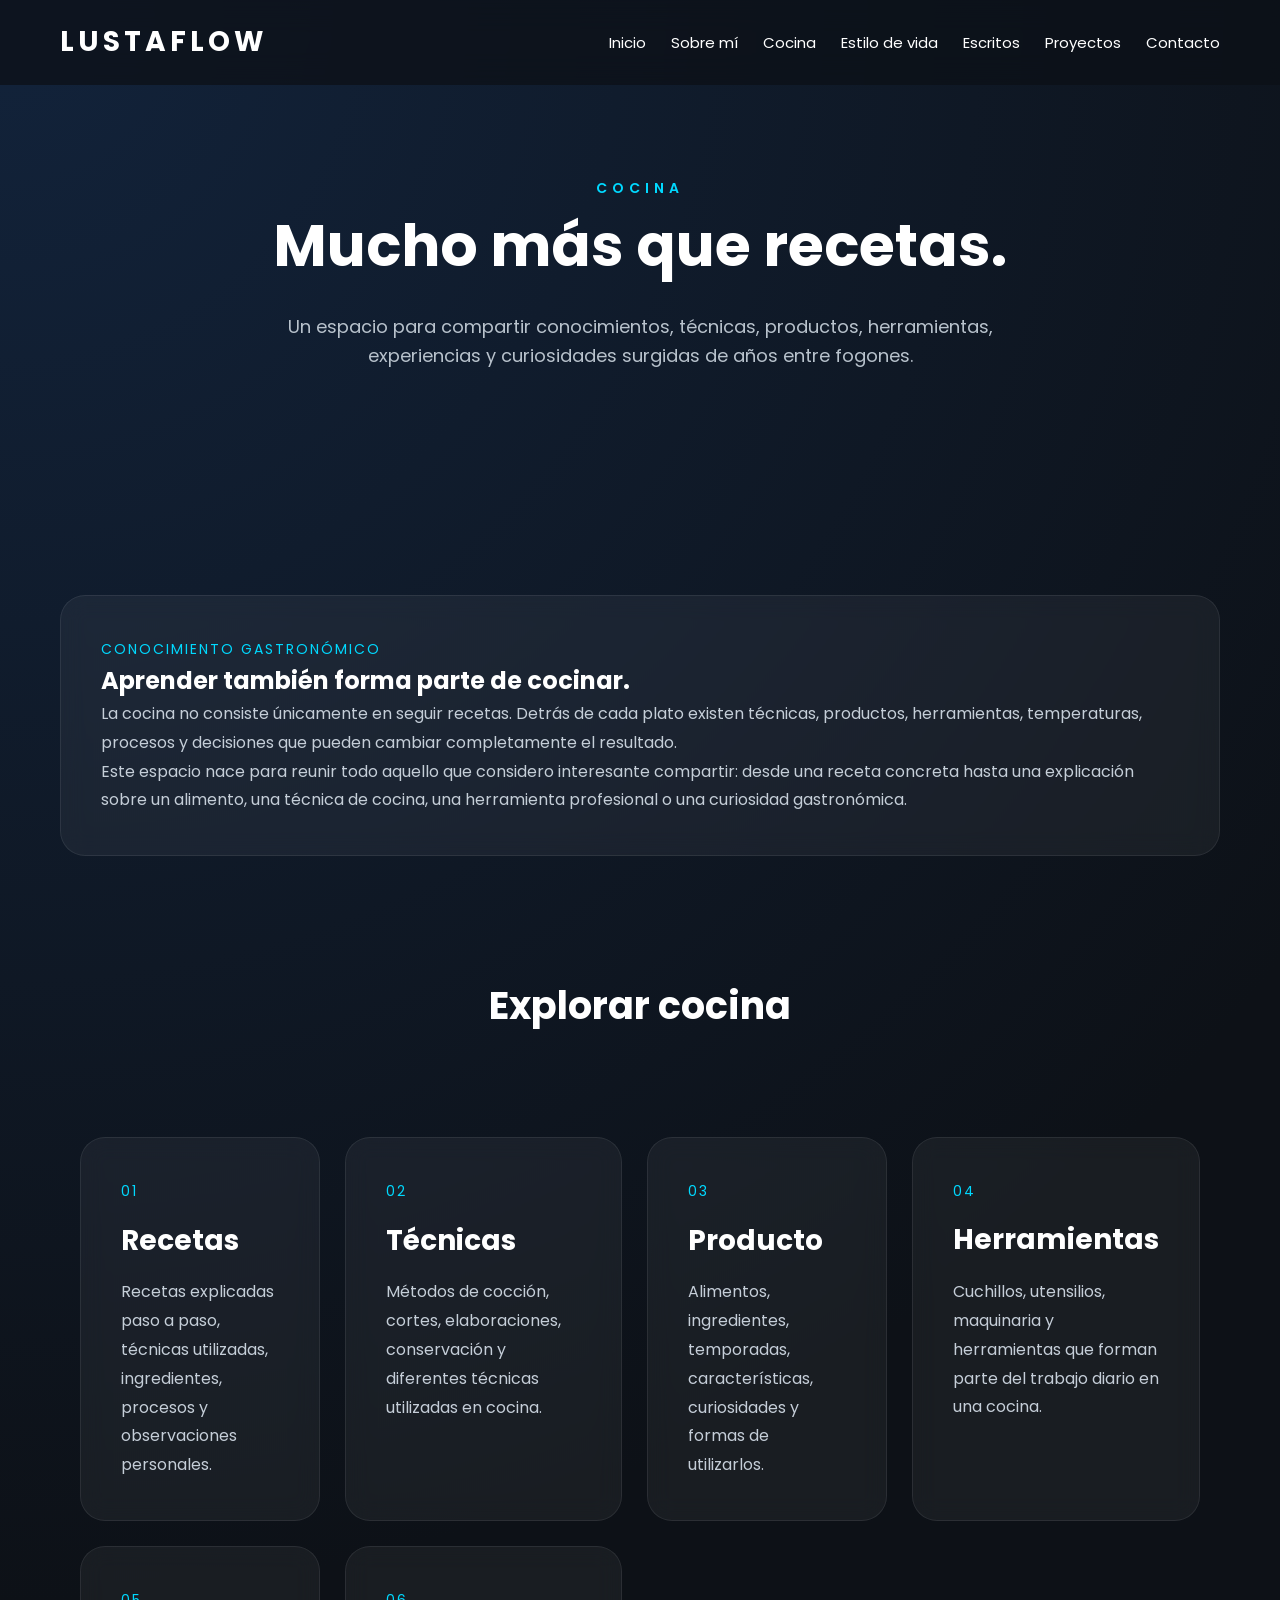
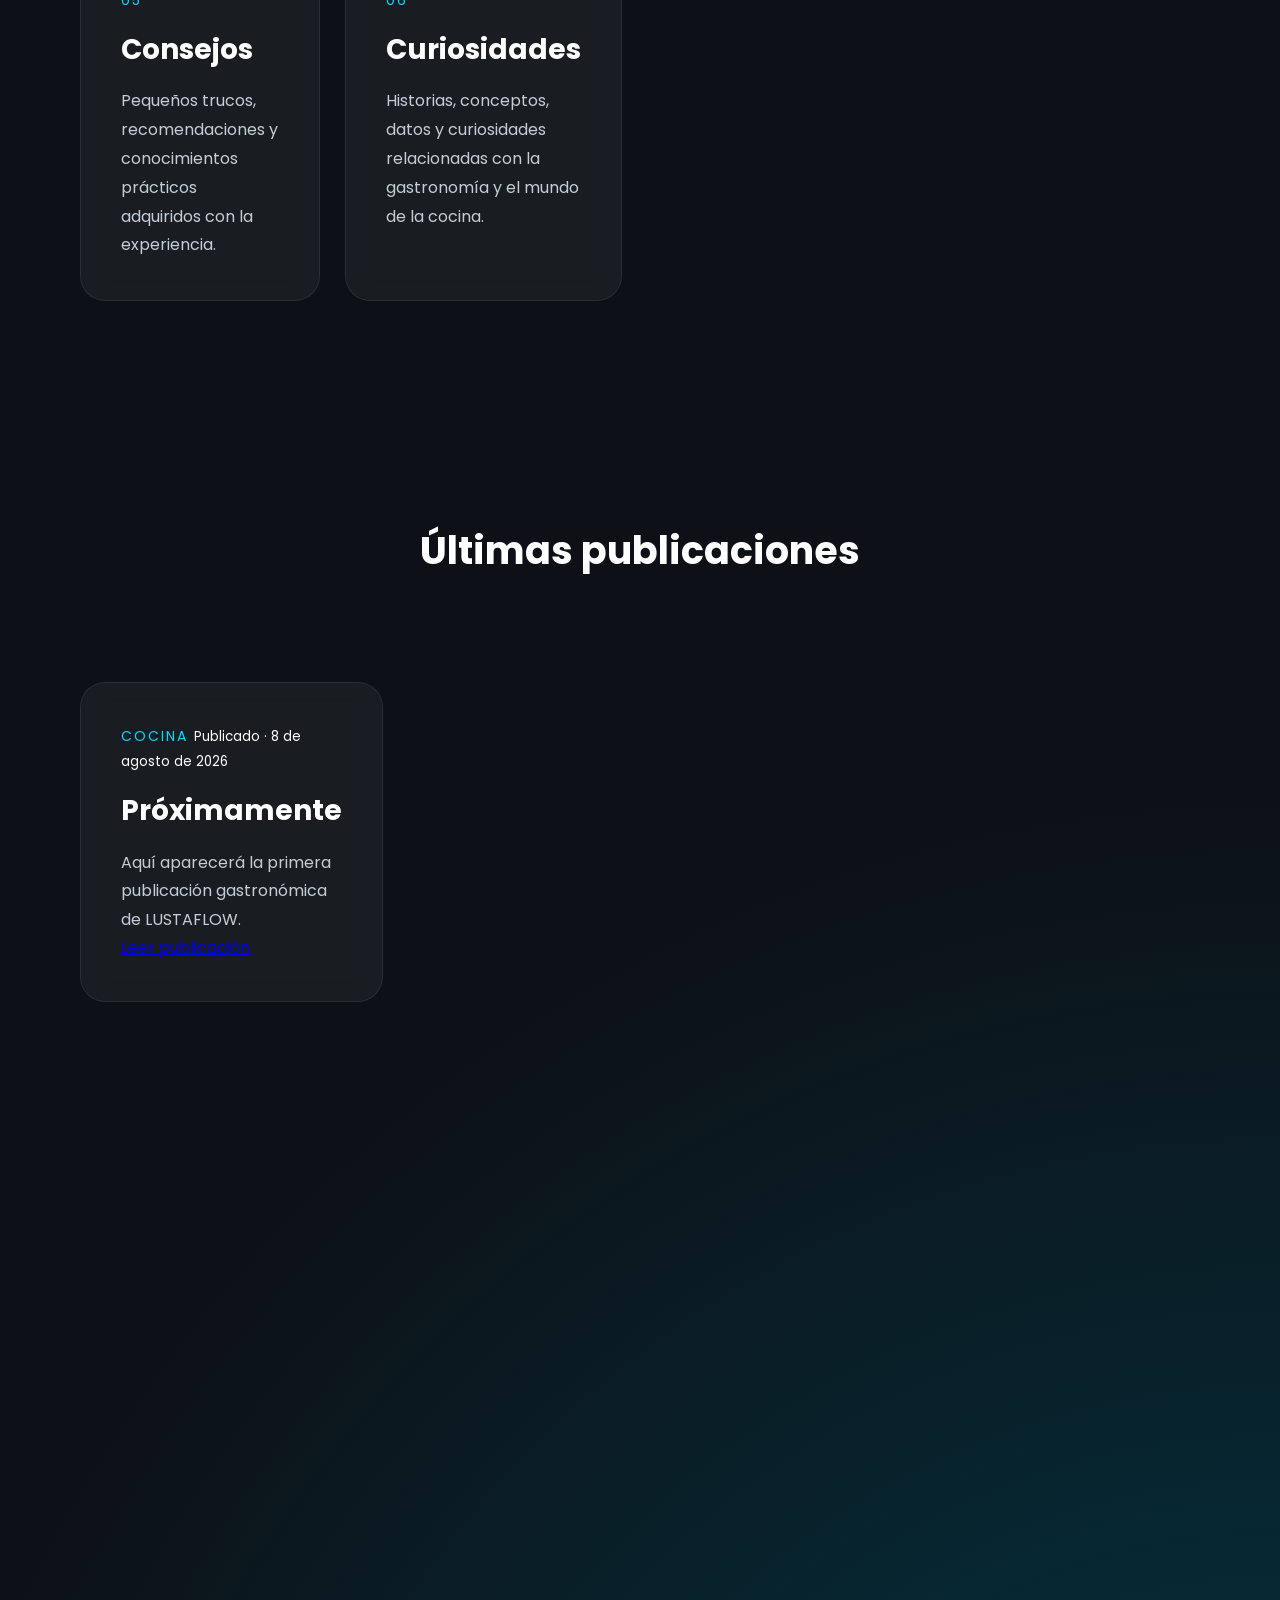
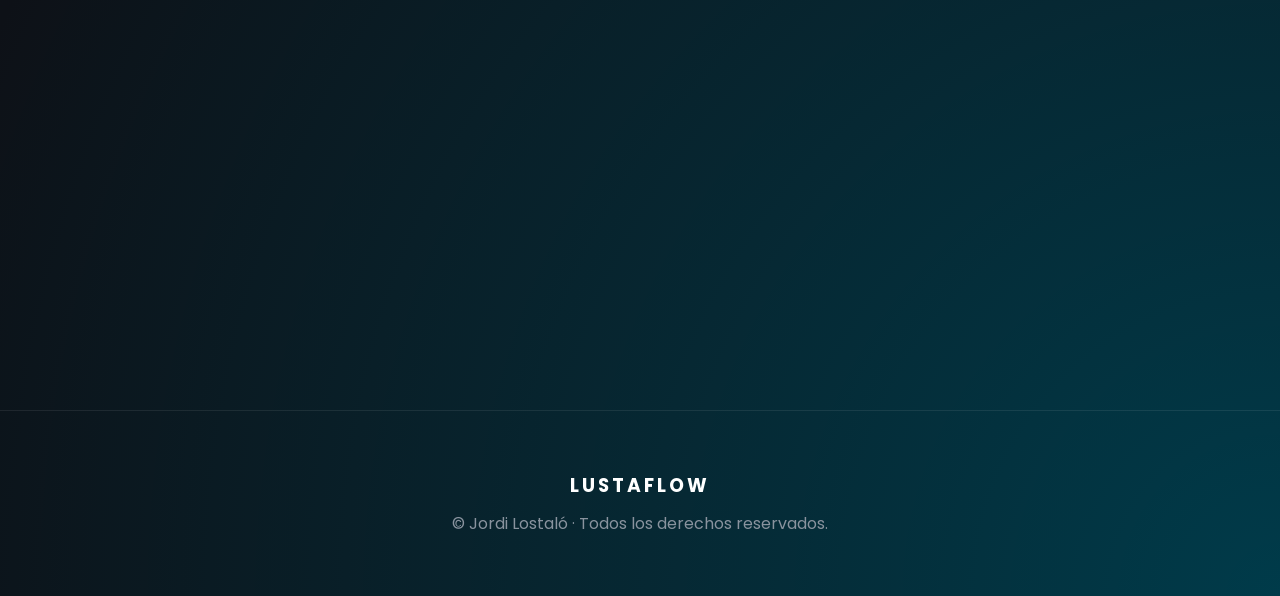
==== cocina.html @ 712950a6 "Create cocina.html" ====
<!DOCTYPE html>
<html lang="es">

<head>

    <meta charset="UTF-8">

    <meta name="viewport" content="width=device-width, initial-scale=1.0">

    <title>Cocina | LUSTAFLOW</title>

    <meta name="description"
        content="Cocina, recetas, técnicas, productos, herramientas, maquinaria, consejos y curiosidades gastronómicas de LUSTAFLOW.">

    <meta name="author" content="Jordi Lostaló">

    <!-- =========================
         GOOGLE FONTS
    ========================== -->

    <link rel="preconnect" href="https://fonts.googleapis.com">

    <link rel="preconnect" href="https://fonts.gstatic.com" crossorigin>

    <link
        href="https://fonts.googleapis.com/css2?family=Poppins:wght@300;400;500;600;700&display=swap"
        rel="stylesheet">


    <!-- =========================
         CSS
    ========================== -->

    <link rel="stylesheet" href="css/style.css">

</head>


<body>


<!-- =====================================================
     HEADER / NAVBAR
====================================================== -->

<header>

    <nav>

        <a href="index.html" class="logo">
            LUSTAFLOW
        </a>


        <ul>

            <li>
                <a href="index.html">
                    Inicio
                </a>
            </li>

            <li>
                <a href="sobre-mi.html">
                    Sobre mí
                </a>
            </li>

            <li>
                <a href="cocina.html" class="active">
                    Cocina
                </a>
            </li>

            <li>
                <a href="estilo-de-vida.html">
                    Estilo de vida
                </a>
            </li>

            <li>
                <a href="escritos.html">
                    Escritos
                </a>
            </li>

            <li>
                <a href="proyectos.html">
                    Proyectos
                </a>
            </li>

            <li>
                <a href="contacto.html">
                    Contacto
                </a>
            </li>

        </ul>

    </nav>

</header>



<!-- =====================================================
     CONTENIDO PRINCIPAL
====================================================== -->

<main>


    <!-- =================================================
         HERO
    ================================================== -->

    <section class="hero hero-small">

        <div class="hero-content">

            <span class="subtitle">
                COCINA
            </span>

            <h1>
                Mucho más que recetas.
            </h1>

            <p>

                Un espacio para compartir conocimientos,
                técnicas, productos, herramientas, experiencias
                y curiosidades surgidas de años entre fogones.

            </p>

        </div>

    </section>



    <!-- =================================================
         INTRODUCCIÓN
    ================================================== -->

    <section class="section">

        <div class="container">

            <div class="glass-card">

                <span>
                    CONOCIMIENTO GASTRONÓMICO
                </span>

                <h2>
                    Aprender también forma parte de cocinar.
                </h2>

                <p>

                    La cocina no consiste únicamente en seguir
                    recetas. Detrás de cada plato existen técnicas,
                    productos, herramientas, temperaturas, procesos
                    y decisiones que pueden cambiar completamente
                    el resultado.

                </p>

                <p>

                    Este espacio nace para reunir todo aquello que
                    considero interesante compartir: desde una receta
                    concreta hasta una explicación sobre un alimento,
                    una técnica de cocina, una herramienta profesional
                    o una curiosidad gastronómica.

                </p>

            </div>

        </div>

    </section>



    <!-- =================================================
         CATEGORÍAS
    ================================================== -->

    <section class="section">

        <div class="container">


            <h2 class="section-title">
                Explorar cocina
            </h2>


            <div class="cards">


                <!-- ================================
                     CATEGORÍA 01
                ================================= -->

                <article class="glass-card">

                    <span>
                        01
                    </span>

                    <h3>
                        Recetas
                    </h3>

                    <p>

                        Recetas explicadas paso a paso,
                        técnicas utilizadas, ingredientes,
                        procesos y observaciones personales.

                    </p>

                </article>



                <!-- ================================
                     CATEGORÍA 02
                ================================= -->

                <article class="glass-card">

                    <span>
                        02
                    </span>

                    <h3>
                        Técnicas
                    </h3>

                    <p>

                        Métodos de cocción, cortes, elaboraciones,
                        conservación y diferentes técnicas
                        utilizadas en cocina.

                    </p>

                </article>



                <!-- ================================
                     CATEGORÍA 03
                ================================= -->

                <article class="glass-card">

                    <span>
                        03
                    </span>

                    <h3>
                        Producto
                    </h3>

                    <p>

                        Alimentos, ingredientes, temporadas,
                        características, curiosidades y formas
                        de utilizarlos.

                    </p>

                </article>



                <!-- ================================
                     CATEGORÍA 04
                ================================= -->

                <article class="glass-card">

                    <span>
                        04
                    </span>

                    <h3>
                        Herramientas
                    </h3>

                    <p>

                        Cuchillos, utensilios, maquinaria y
                        herramientas que forman parte del trabajo
                        diario en una cocina.

                    </p>

                </article>



                <!-- ================================
                     CATEGORÍA 05
                ================================= -->

                <article class="glass-card">

                    <span>
                        05
                    </span>

                    <h3>
                        Consejos
                    </h3>

                    <p>

                        Pequeños trucos, recomendaciones y
                        conocimientos prácticos adquiridos
                        con la experiencia.

                    </p>

                </article>



                <!-- ================================
                     CATEGORÍA 06
                ================================= -->

                <article class="glass-card">

                    <span>
                        06
                    </span>

                    <h3>
                        Curiosidades
                    </h3>

                    <p>

                        Historias, conceptos, datos y curiosidades
                        relacionadas con la gastronomía y el mundo
                        de la cocina.

                    </p>

                </article>


            </div>

        </div>

    </section>



    <!-- =================================================
         PUBLICACIONES
         
         IMPORTANTE:
         
         ESTE ES EL BLOQUE QUE DEBES COPIAR CADA VEZ
         QUE QUIERAS AÑADIR UNA NUEVA PUBLICACIÓN.
         
         Solo tienes que cambiar:

         1. CATEGORÍA
         2. FECHA
         3. TÍTULO
         4. DESCRIPCIÓN
         5. ENLACE AL HTML DE "recetas/"
         
    ================================================== -->

    <section class="section">

        <div class="container">


            <h2 class="section-title">
                Últimas publicaciones
            </h2>


            <div class="cards">


                <!-- =================================================
                     PUBLICACIÓN
                     
                     COPIA TODO ESTE <article> PARA CREAR OTRA.
                ================================================== -->

                <article class="glass-card">


                    <!-- CATEGORÍA -->

                    <span>
                        COCINA
                    </span>


                    <!-- FECHA -->

                    <small>
                        Publicado · 8 de agosto de 2026
                    </small>


                    <!-- TÍTULO -->

                    <h3>
                        Próximamente
                    </h3>


                    <!-- DESCRIPCIÓN -->

                    <p>

                        Aquí aparecerá la primera publicación
                        gastronómica de LUSTAFLOW.

                    </p>


                    <!-- ENLACE -->

                    <!--

                        Cuando tengas el artículo creado dentro
                        de la carpeta "recetas", cambia el enlace.

                        EJEMPLO:

                        href="recetas/nombre-del-articulo.html"

                    -->

                    <a href="#" class="btn">

                        Leer publicación

                    </a>


                </article>


                <!-- =================================================
                     FIN DE PUBLICACIÓN
                ================================================== -->


            </div>

        </div>

    </section>



    <!-- =================================================
         BLOQUE INFORMATIVO
    ================================================== -->

    <section class="intro">

        <div class="container">

            <span class="subtitle">
                UNA COCINA EN CONSTANTE APRENDIZAJE
            </span>

            <h2>
                La experiencia también se comparte.
            </h2>

            <p>

                Después de años trabajando en cocina, existen
                conocimientos que no aparecen necesariamente en
                una receta. Detalles aprendidos con la práctica,
                errores, observaciones y pequeñas cosas que
                terminan marcando la diferencia.

            </p>

            <p>

                Este espacio irá creciendo poco a poco con nuevos
                contenidos y experiencias.

            </p>

        </div>

    </section>



    <!-- =================================================
         CITA FINAL
    ================================================== -->

    <section class="quote">

        <h2>

            "Conocer el producto es el principio.
            Entender el proceso es lo que transforma la cocina."

        </h2>

        <p>
            LUSTAFLOW
        </p>

    </section>


</main>



<!-- =====================================================
     FOOTER
====================================================== -->

<footer>

    <h3>
        LUSTAFLOW
    </h3>

    <p>

        © <span id="year"></span>
        Jordi Lostaló · Todos los derechos reservados.

    </p>

</footer>



<!-- =====================================================
     JAVASCRIPT
====================================================== -->

<script src="js/main.js"></script>


</body>

</html>
---- css/style.css ----
/* =========================
   RESET GENERAL
========================= */

*{
    margin:0;
    padding:0;
    box-sizing:border-box;
}


html{
    scroll-behavior:smooth;
}


body{

    font-family:'Poppins',sans-serif;

    background:
    radial-gradient(circle at top left,#12233b 0%,transparent 40%),
    radial-gradient(circle at bottom right,#003b4a 0%,transparent 35%),
    #0d1117;

    color:white;

    line-height:1.6;

    overflow-x:hidden;

}



/* =========================
   NAVEGACIÓN
========================= */


header{

    position:fixed;

    top:0;

    left:0;

    width:100%;

    z-index:1000;

    background:rgba(13,17,23,.75);

    backdrop-filter:blur(15px);

}



nav{

    max-width:1200px;

    margin:auto;

    padding:20px;

    display:flex;

    justify-content:space-between;

    align-items:center;

}



.logo{

    font-size:28px;

    font-weight:700;

    letter-spacing:4px;

}



nav ul{

    list-style:none;

    display:flex;

    gap:25px;

}



nav a{

    color:white;

    text-decoration:none;

    font-size:15px;

    transition:.3s;

}



nav a:hover{

    color:#00d9ff;

}



/* =========================
   HERO
========================= */


.hero{

    min-height:100vh;

    max-width:1200px;

    margin:auto;

    padding:130px 20px 80px;

    display:flex;

    align-items:center;

    justify-content:space-between;

    gap:70px;

}



.hero-text{

    flex:1;

}



.subtitle{

    color:#00d9ff;

    letter-spacing:5px;

    font-size:14px;

    font-weight:600;

}



.hero-text h1{

    font-size:68px;

    line-height:1.05;

    margin:20px 0 30px;

}



.hero-text p{

    color:#b8c2cc;

    max-width:600px;

    font-size:18px;

    margin-bottom:40px;

}



/* BOTONES */


.hero-buttons{

    display:flex;

    gap:20px;

}



.boton{

    display:inline-block;

    padding:15px 35px;

    border-radius:50px;

    background:#00d9ff;

    color:#001018;

    text-decoration:none;

    font-weight:600;

    transition:.35s;

}



.boton:hover{

    transform:translateY(-5px);

    box-shadow:0 15px 35px rgba(0,217,255,.35);

}



.boton.secundario{

    background:transparent;

    color:white;

    border:1px solid rgba(255,255,255,.3);

}



.boton.secundario:hover{

    border-color:#00d9ff;

    color:#00d9ff;

}



/* IMAGEN */


.hero-img{

    flex:1;

    display:flex;

    justify-content:center;

}



.hero-img img{

    width:100%;

    max-width:430px;

    border-radius:25px;

    box-shadow:

    0 25px 60px rgba(0,0,0,.6);

}



/* =========================
   INTRO
========================= */


.intro{

    max-width:900px;

    margin:80px auto;

    padding:20px;

    text-align:center;

}



.intro h2{

    font-size:40px;

    margin-bottom:20px;

}



.intro p{

    color:#b8c2cc;

    font-size:18px;

}



/* =========================
   TARJETAS
========================= */


.cards{

    max-width:1200px;

    margin:80px auto;

    padding:20px;

    display:grid;

    grid-template-columns:repeat(4,1fr);

    gap:25px;

}



.card{

    background:rgba(255,255,255,.06);

    border:

    1px solid rgba(255,255,255,.1);

    backdrop-filter:blur(12px);

    padding:35px;

    border-radius:25px;

    transition:.4s;

}



.card:hover{

    transform:translateY(-12px);

    border-color:#00d9ff;

}



.card h2{

    margin-bottom:20px;

}



.card p{

    color:#c5ced8;

    margin-bottom:25px;

}



.card a{

    color:#00d9ff;

    text-decoration:none;

    font-weight:600;

}



/* =========================
   FRASE FINAL
========================= */


.quote{

    max-width:900px;

    margin:120px auto;

    padding:40px 20px;

    text-align:center;

}



.quote h2{

    font-size:38px;

    font-weight:600;

}



.quote p{

    color:#9da8b3;

    margin-top:15px;

}



/* =========================
   FOOTER
========================= */


footer{

    text-align:center;

    padding:60px 20px;

    border-top:

    1px solid rgba(255,255,255,.08);

    color:#89939e;

}


footer h3{

    color:white;

    letter-spacing:3px;

    margin-bottom:10px;

}



/* =========================
   ANIMACIONES
========================= */


.hero-text,
.hero-img,
.card,
.intro,
.quote{

    opacity:0;

    transform:translateY(40px);

    transition:all .8s ease;

}



.visible{

    opacity:1;

    transform:translateY(0);

}



/* =========================
   RESPONSIVE
========================= */


@media(max-width:1000px){


nav{

    flex-direction:column;

    gap:20px;

}


nav ul{

    flex-wrap:wrap;

    justify-content:center;

}



.hero{

    flex-direction:column-reverse;

    text-align:center;

}



.hero-text p{

    margin-left:auto;

    margin-right:auto;

}



.hero-buttons{

    justify-content:center;

}



.hero-text h1{

    font-size:45px;

}



.cards{

    grid-template-columns:1fr 1fr;

}


}



@media(max-width:600px){


.cards{

    grid-template-columns:1fr;

}



.hero-text h1{

    font-size:38px;

}



.intro h2,
.quote h2{

    font-size:30px;

}



.hero-buttons{

    flex-direction:column;

}



}
/* =========================
   PÁGINA SOBRE MÍ
========================= */


.page-hero{

    min-height:80vh;

}



.biografia{

    max-width:950px;

    margin:80px auto;

    padding:20px;

}



.biografia article{

    margin-bottom:90px;

    padding:45px;

    background:rgba(255,255,255,.04);

    border:

    1px solid rgba(255,255,255,.08);

    border-radius:25px;

    backdrop-filter:blur(10px);

    transition:.4s;

}



.biografia article:hover{

    border-color:rgba(0,217,255,.5);

    transform:translateY(-5px);

}



.biografia h2{

    font-size:32px;

    margin-bottom:25px;

    color:white;

}



.biografia p{

    color:#c5ced8;

    font-size:17px;

    line-height:1.9;

    margin-bottom:20px;

}



/* Primera letra estilo editorial */

.biografia article:first-child p:first-of-type::first-letter{

    font-size:55px;

    font-weight:700;

    float:left;

    line-height:0.9;

    padding-right:10px;

    color:#00d9ff;

}





/* Separación visual entre capítulos */


.biografia article::after{

    content:"";

    display:block;

    width:60px;

    height:3px;

    background:#00d9ff;

    margin-top:35px;

}





/* Ajuste móvil */


@media(max-width:700px){


    .biografia article{

        padding:25px;

        margin-bottom:50px;

    }


    .biografia h2{

        font-size:26px;

    }


    .biografia p{

        font-size:16px;

    }


}
/* =========================
   PÁGINA CONTACTO
========================= */


.contact-container{

    max-width:1100px;

    margin:80px auto;

    padding:20px;

    display:grid;

    grid-template-columns:repeat(2,1fr);

    gap:35px;

}




.contact-card{

    background:rgba(255,255,255,.05);

    border:1px solid rgba(255,255,255,.1);

    backdrop-filter:blur(12px);

    border-radius:25px;

    padding:45px;

    transition:.4s;

}




.contact-card:hover{

    transform:translateY(-8px);

    border-color:#00d9ff;

}





.contact-card h2{

    font-size:32px;

    margin-bottom:20px;

}





.contact-card p{

    color:#c5ced8;

    font-size:17px;

    line-height:1.8;

    margin-bottom:20px;

}





/* ENLACES DE CONTACTO */


.contact-links{

    display:flex;

    flex-direction:column;

    gap:15px;

    margin-top:30px;

}





.contact-links a{

    display:flex;

    align-items:center;

    gap:12px;

    padding:15px 20px;

    border-radius:15px;

    background:rgba(255,255,255,.05);

    border:1px solid rgba(255,255,255,.08);

    color:white;

    text-decoration:none;

    transition:.3s;

}





.contact-links a:hover{

    background:rgba(0,217,255,.1);

    border-color:#00d9ff;

    transform:translateX(8px);

    color:#00d9ff;

}






/* RESPONSIVE CONTACTO */


@media(max-width:800px){


.contact-container{

    grid-template-columns:1fr;

}


.contact-card{

    padding:30px;

}


}
/* =========================
   PÁGINA ESCRITOS
========================= */

.hero-small{

    min-height:55vh;

    justify-content:center;
    text-align:center;

}

.hero-content{

    max-width:800px;

}

.hero-content h1{

    font-size:58px;
    margin-bottom:20px;

}

.hero-content p{

    color:#b8c2cc;
    font-size:18px;

}


/* CONTENEDOR */

.section{

    max-width:1200px;
    margin:80px auto;
    padding:20px;

}

.section-title{

    text-align:center;
    font-size:38px;
    margin-bottom:50px;

}


/* GLASS CARD */

.glass-card{

    background:rgba(255,255,255,.05);
    border:1px solid rgba(255,255,255,.08);
    backdrop-filter:blur(12px);

    border-radius:25px;

    padding:40px;

    transition:.35s;

}

.glass-card:hover{

    transform:translateY(-6px);
    border-color:#00d9ff;

}

.glass-card span{

    color:#00d9ff;
    font-size:14px;
    letter-spacing:2px;
    text-transform:uppercase;

}

.glass-card h3{

    margin:15px 0;
    font-size:28px;

}

.glass-card p{

    color:#c5ced8;
    line-height:1.8;

}


/* ARTÍCULO */

.article{

    max-width:850px;
    margin:auto;

}

.article h1{

    font-size:52px;
    margin-bottom:15px;

}

.article h2{

    margin:45px 0 20px;

}

.article p{

    font-size:18px;
    line-height:2;
    color:#d7dfe8;
    margin-bottom:25px;

}

.article blockquote{

    margin:40px 0;
    padding:25px;

    border-left:4px solid #00d9ff;

    background:rgba(255,255,255,.04);

    font-style:italic;

}


/* BOTÓN VOLVER */

.back-button{

    text-align:center;
    margin-top:60px;

}

.back-button .btn{
/* =========================================================
   LUSTAFLOW
   STYLE.CSS
   Diseño global
   ========================================================= */


/* =========================================================
   1. VARIABLES
   ========================================================= */

:root{

    --bg:#0d1117;
    --bg-soft:#111821;
    --bg-card:rgba(255,255,255,.045);

    --primary:#00d9ff;
    --primary-soft:rgba(0,217,255,.12);
    --primary-glow:rgba(0,217,255,.28);

    --white:#ffffff;
    --text:#d7dfe8;
    --text-soft:#aab5c1;
    --text-muted:#7f8b98;

    --border:rgba(255,255,255,.09);
    --border-hover:rgba(0,217,255,.45);

    --radius-sm:12px;
    --radius-md:18px;
    --radius-lg:26px;

    --shadow:
        0 20px 60px rgba(0,0,0,.35);

    --shadow-hover:
        0 25px 70px rgba(0,0,0,.5);

    --transition:
        .35s cubic-bezier(.2,.8,.2,1);

    --max-width:1200px;

}


/* =========================================================
   2. RESET
   ========================================================= */

*{

    margin:0;
    padding:0;

    box-sizing:border-box;

}


html{

    scroll-behavior:smooth;

}


body{

    min-height:100vh;

    font-family:'Poppins',sans-serif;

    color:var(--white);

    background:

        radial-gradient(
            circle at 10% 0%,
            rgba(0,217,255,.10),
            transparent 30%
        ),

        radial-gradient(
            circle at 90% 100%,
            rgba(0,90,120,.16),
            transparent 35%
        ),

        var(--bg);

    line-height:1.6;

    overflow-x:hidden;

}


body::before{

    content:"";

    position:fixed;

    inset:0;

    pointer-events:none;

    background:

        linear-gradient(
            rgba(255,255,255,.012) 1px,
            transparent 1px
        );

    background-size:100% 4px;

    opacity:.15;

    z-index:-1;

}


img{

    max-width:100%;

    display:block;

}


a{

    color:inherit;

}


button,
input,
textarea{

    font-family:inherit;

}


/* =========================================================
   3. SELECCIÓN DE TEXTO
   ========================================================= */

::selection{

    background:var(--primary);

    color:#001018;

}


/* =========================================================
   4. SCROLLBAR
   ========================================================= */

::-webkit-scrollbar{

    width:8px;

}


::-webkit-scrollbar-track{

    background:var(--bg);

}


::-webkit-scrollbar-thumb{

    background:rgba(255,255,255,.18);

    border-radius:20px;

}


::-webkit-scrollbar-thumb:hover{

    background:var(--primary);

}


/* =========================================================
   5. NAVBAR
   ========================================================= */

/*
   Nueva navegación:

   - Más compacta
   - Forma de cápsula
   - Menos pesada visualmente
   - Separación clara entre logo y enlaces
*/

header{

    position:fixed;

    top:0;
    left:0;

    width:100%;

    z-index:1000;

    padding:18px 20px;

    background:transparent;

    transition:
        background var(--transition),
        padding var(--transition),
        box-shadow var(--transition);

}


/* Estado que utiliza el JS al hacer scroll */

header.scrolled{

    padding:12px 20px;

    background:rgba(13,17,23,.78);

    backdrop-filter:blur(18px);

    -webkit-backdrop-filter:blur(18px);

    box-shadow:
        0 10px 35px rgba(0,0,0,.30);

}


nav{

    max-width:var(--max-width);

    margin:auto;

    min-height:58px;

    padding:8px 10px 8px 20px;

    display:flex;

    align-items:center;

    justify-content:space-between;

    gap:25px;

    border:1px solid var(--border);

    border-radius:18px;

    background:rgba(13,17,23,.55);

    backdrop-filter:blur(18px);

    -webkit-backdrop-filter:blur(18px);

}


/* LOGO */

.logo{

    display:flex;

    align-items:center;

    gap:9px;

    color:var(--white);

    text-decoration:none;

    font-size:19px;

    font-weight:700;

    letter-spacing:3px;

    white-space:nowrap;

}


.logo::before{

    content:"";

    width:7px;

    height:7px;

    border-radius:50%;

    background:var(--primary);

    box-shadow:
        0 0 14px var(--primary);

}


/* MENU */

nav ul{

    list-style:none;

    display:flex;

    align-items:center;

    gap:4px;

}


nav li{

    position:relative;

}


nav a{

    position:relative;

    display:block;

    padding:9px 13px;

    color:var(--text-soft);

    text-decoration:none;

    font-size:13px;

    font-weight:500;

    border-radius:10px;

    transition:
        color var(--transition),
        background var(--transition);

}


nav a:hover{

    color:var(--white);

    background:rgba(255,255,255,.055);

}


/* Indicador inferior */

nav a::after{

    content:"";

    position:absolute;

    left:50%;

    bottom:4px;

    width:0;

    height:2px;

    border-radius:10px;

    background:var(--primary);

    box-shadow:
        0 0 8px rgba(0,217,255,.7);

    transform:translateX(-50%);

    transition:
        width var(--transition);

}


nav a:hover::after{

    width:18px;

}


/* =========================================================
   6. CONTENEDORES GENERALES
   ========================================================= */

.container{

    width:min(
        calc(100% - 40px),
        var(--max-width)
    );

    margin:auto;

}


.section{

    width:min(
        calc(100% - 40px),
        var(--max-width)
    );

    margin:100px auto;

}


/* =========================================================
   7. HERO PRINCIPAL
   ========================================================= */

.hero{

    width:min(
        calc(100% - 40px),
        var(--max-width)
    );

    min-height:100vh;

    margin:auto;

    padding:150px 0 90px;

    display:grid;

    grid-template-columns:
        minmax(0,1.05fr)
        minmax(320px,.95fr);

    align-items:center;

    gap:80px;

}


/* Texto */

.hero-text{

    position:relative;

    z-index:2;

}


.subtitle{

    display:inline-flex;

    align-items:center;

    gap:10px;

    color:var(--primary);

    font-size:12px;

    font-weight:600;

    letter-spacing:4px;

    text-transform:uppercase;

}


.subtitle::before{

    content:"";

    width:28px;

    height:1px;

    background:var(--primary);

    box-shadow:
        0 0 10px var(--primary);

}


.hero-text h1{

    max-width:800px;

    margin:20px 0 25px;

    font-size:clamp(
        46px,
        6vw,
        78px
    );

    line-height:.98;

    letter-spacing:-3px;

}


.hero-text h1 span{

    color:var(--primary);

}


.hero-text p{

    max-width:650px;

    margin-bottom:35px;

    color:var(--text-soft);

    font-size:17px;

    line-height:1.8;

}


/* =========================================================
   8. HERO SECUNDARIO
   ========================================================= */

.page-hero{

    width:min(
        calc(100% - 40px),
        1000px
    );

    min-height:65vh;

    margin:auto;

    padding:160px 0 80px;

    display:flex;

    align-items:center;

    justify-content:center;

    text-align:center;

}


.hero-small{

    min-height:55vh;

}


.hero-content{

    max-width:850px;

}


.hero-content h1{

    margin-bottom:20px;

    font-size:clamp(
        42px,
        6vw,
        68px
    );

    line-height:1;

    letter-spacing:-2px;

}


.hero-content p{

    max-width:700px;

    margin:auto;

    color:var(--text-soft);

    font-size:17px;

    line-height:1.8;

}


/* =========================================================
   9. BOTONES
   ========================================================= */

.hero-buttons{

    display:flex;

    flex-wrap:wrap;

    gap:14px;

}


.boton,
.back-button .btn{

    position:relative;

    display:inline-flex;

    align-items:center;

    justify-content:center;

    gap:10px;

    padding:14px 25px;

    border:1px solid transparent;

    border-radius:999px;

    background:var(--primary);

    color:#001018;

    text-decoration:none;

    font-size:14px;

    font-weight:600;

    overflow:hidden;

    transition:
        transform var(--transition),
        box-shadow var(--transition),
        background var(--transition),
        border var(--transition);

}


.boton::before,
.back-button .btn::before{

    content:"";

    position:absolute;

    inset:0;

    background:
        linear-gradient(
            110deg,
            transparent 25%,
            rgba(255,255,255,.35),
            transparent 75%
        );

    transform:translateX(-120%);

    transition:transform .7s ease;

}


.boton:hover::before,
.back-button .btn:hover::before{

    transform:translateX(120%);

}


.boton:hover,
.back-button .btn:hover{

    transform:translateY(-4px);

    box-shadow:
        0 15px 35px rgba(0,217,255,.25);

}


.boton.secundario{

    background:transparent;

    color:var(--white);

    border-color:var(--border);

}


.boton.secundario:hover{

    color:var(--primary);

    border-color:var(--border-hover);

    background:var(--primary-soft);

}


/* =========================================================
   10. HERO IMAGEN
   ========================================================= */

.hero-img{

    position:relative;

    display:flex;

    justify-content:center;

}


.hero-img::before{

    content:"";

    position:absolute;

    width:70%;

    height:70%;

    background:var(--primary);

    filter:blur(100px);

    opacity:.10;

    border-radius:50%;

    z-index:-1;

}


.hero-img img{

    width:100%;

    max-width:450px;

    border-radius:var(--radius-lg);

    border:1px solid var(--border);

    box-shadow:
        0 30px 80px rgba(0,0,0,.55);

    transition:
        transform .6s cubic-bezier(.2,.8,.2,1),
        box-shadow .6s ease;

}


.hero-img:hover img{

    transform:
        translateY(-8px)
        scale(1.015);

    box-shadow:
        0 40px 100px rgba(0,0,0,.65);

}


/* =========================================================
   11. INTRO
   ========================================================= */

.intro{

    width:min(
        calc(100% - 40px),
        900px
    );

    margin:100px auto;

    text-align:center;

}


.intro h2{

    margin-bottom:20px;

    font-size:clamp(
        30px,
        4vw,
        44px
    );

    line-height:1.1;

}


.intro p{

    color:var(--text-soft);

    font-size:17px;

    line-height:1.9;

}


/* =========================================================
   12. TÍTULOS DE SECCIÓN
   ========================================================= */

.section-title{

    margin-bottom:45px;

    text-align:center;

}


.section-title .eyebrow{

    display:block;

    margin-bottom:10px;

    color:var(--primary);

    font-size:11px;

    font-weight:600;

    letter-spacing:3px;

    text-transform:uppercase;

}


.section-title h2{

    font-size:clamp(
        30px,
        4vw,
        42px
    );

    line-height:1.1;

}


.section-title p{

    max-width:650px;

    margin:15px auto 0;

    color:var(--text-muted);

}


/* =========================================================
   13. SISTEMA DE CARDS
   ========================================================= */

.cards{

    width:min(
        calc(100% - 40px),
        var(--max-width)
    );

    margin:80px auto;

    display:grid;

    grid-template-columns:
        repeat(4,1fr);

    gap:20px;

}


.card,
.glass-card,
.contact-card,
.biografia article{

    position:relative;

    background:var(--bg-card);

    border:1px solid var(--border);

    backdrop-filter:blur(14px);

    -webkit-backdrop-filter:blur(14px);

    border-radius:var(--radius-lg);

    box-shadow:
        0 10px 40px rgba(0,0,0,.12);

    transition:
        transform var(--transition),
        border var(--transition),
        background var(--transition),
        box-shadow var(--transition);

}


.card::before,
.glass-card::before,
.contact-card::before{

    content:"";

    position:absolute;

    top:0;
    left:15%;

    width:70%;

    height:1px;

    background:
        linear-gradient(
            90deg,
            transparent,
            rgba(255,255,255,.18),
            transparent
        );

}


.card:hover,
.glass-card:hover,
.contact-card:hover,
.biografia article:hover{

    transform:translateY(-8px);

    border-color:var(--border-hover);

    background:
        rgba(255,255,255,.06);

    box-shadow:
        var(--shadow-hover);

}


/* CARD NORMAL */

.card{

    padding:30px;

}


.card h2{

    margin-bottom:15px;

    font-size:22px;

}


.card p{

    margin-bottom:22px;

    color:var(--text-soft);

    font-size:14px;

    line-height:1.8;

}


.card a{

    color:var(--primary);

    text-decoration:none;

    font-size:14px;

    font-weight:600;

    transition:color var(--transition);

}


.card a:hover{

    color:var(--white);

}


/* =========================================================
   14. QUOTE
   ========================================================= */

.quote{

    position:relative;

    width:min(
        calc(100% - 40px),
        900px
    );

    margin:130px auto;

    padding:50px 20px;

    text-align:center;

}


.quote::before{

    content:"“";

    display:block;

    margin-bottom:-30px;

    color:rgba(0,217,255,.15);

    font-family:Georgia,serif;

    font-size:120px;

    line-height:1;

}


.quote h2{

    font-size:clamp(
        28px,
        4vw,
        42px
    );

    line-height:1.25;

    font-weight:500;

}


.quote p{

    margin-top:18px;

    color:var(--text-muted);

}


/* =========================================================
   15. SOBRE MÍ
   ========================================================= */

.biografia{

    width:min(
        calc(100% - 40px),
        950px
    );

    margin:70px auto 110px;

}


.biografia article{

    margin-bottom:30px;

    padding:45px;

}


.biografia article:last-child{

    margin-bottom:0;

}


.biografia article:hover{

    transform:translateY(-5px);

}


.biografia h2{

    margin-bottom:20px;

    font-size:30px;

    line-height:1.2;

}


.biografia h2::before{

    content:"";

    display:inline-block;

    width:26px;

    height:2px;

    margin-right:12px;

    vertical-align:middle;

    background:var(--primary);

    box-shadow:
        0 0 10px var(--primary);

}


.biografia p{

    margin-bottom:20px;

    color:var(--text);

    font-size:16px;

    line-height:1.9;

}


.biografia p:last-child{

    margin-bottom:0;

}


/* Primera letra editorial */

.biografia article:first-child
p:first-of-type::first-letter{

    float:left;

    padding-right:10px;

    color:var(--primary);

    font-size:58px;

    font-weight:700;

    line-height:.85;

}


/* Separador */

.biografia article::after{

    content:"";

    display:block;

    width:40px;

    height:2px;

    margin-top:30px;

    background:var(--primary);

    opacity:.7;

}


.biografia article:last-child::after{

    display:none;

}


/* =========================================================
   16. CONTACTO
   ========================================================= */

.contact-container{

    width:min(
        calc(100% - 40px),
        1100px
    );

    margin:70px auto 110px;

    display:grid;

    grid-template-columns:
        repeat(2,1fr);

    gap:22px;

}


.contact-card{

    padding:40px;

}


.contact-card h2{

    margin-bottom:15px;

    font-size:30px;

}


.contact-card p{

    margin-bottom:20px;

    color:var(--text-soft);

    font-size:15px;

    line-height:1.8;

}


/* LINKS */

.contact-links{

    display:flex;

    flex-direction:column;

    gap:10px;

    margin-top:25px;

}


.contact-links a{

    display:flex;

    align-items:center;

    justify-content:space-between;

    gap:15px;

    padding:15px 18px;

    color:var(--text);

    text-decoration:none;

    background:rgba(255,255,255,.035);

    border:1px solid var(--border);

    border-radius:var(--radius-sm);

    transition:
        transform var(--transition),
        color var(--transition),
        border var(--transition),
        background var(--transition);

}


.contact-links a::after{

    content:"→";

    color:var(--primary);

    transition:
        transform var(--transition);

}


.contact-links a:hover{

    color:var(--primary);

    background:var(--primary-soft);

    border-color:var(--border-hover);

    transform:translateX(5px);

}


.contact-links a:hover::after{

    transform:translateX(4px);

}


/* =========================================================
   17. ESCRITOS
   ========================================================= */

/*
   Aquí cambiamos bastante la estética.

   La sección de escritos deja de parecer una colección
   genérica de "cards" y adquiere un carácter editorial.
*/


.writings-grid{

    width:min(
        calc(100% - 40px),
        1050px
    );

    margin:70px auto 110px;

    display:grid;

    grid-template-columns:
        repeat(2,1fr);

    gap:20px;

}


/* Card de artículo */

.glass-card{

    padding:30px;

}


.glass-card span{

    display:inline-flex;

    align-items:center;

    gap:8px;

    color:var(--primary);

    font-size:10px;

    font-weight:600;

    letter-spacing:2px;

    text-transform:uppercase;

}


.glass-card span::before{

    content:"";

    width:5px;

    height:5px;

    border-radius:50%;

    background:var(--primary);

    box-shadow:
        0 0 8px var(--primary);

}


.glass-card h3{

    margin:15px 0 12px;

    font-size:24px;

    line-height:1.25;

}


.glass-card p{

    margin-bottom:22px;

    color:var(--text-soft);

    font-size:14px;

    line-height:1.8;

}


/* Link artículo */

.glass-card a{

    display:inline-flex;

    align-items:center;

    gap:8px;

    color:var(--primary);

    text-decoration:none;

    font-size:13px;

    font-weight:600;

}


.glass-card a::after{

    content:"→";

    transition:
        transform var(--transition);

}


.glass-card a:hover::after{

    transform:translateX(5px);

}


/* =========================================================
   18. ARTÍCULOS INDIVIDUALES
   ========================================================= */

.article{

    width:min(
        calc(100% - 40px),
        820px
    );

    margin:70px auto 110px;

}


.article-header{

    margin-bottom:55px;

}


.article h1{

    margin-bottom:18px;

    font-size:clamp(
        38px,
        5vw,
        58px
    );

    line-height:1.05;

    letter-spacing:-1.5px;

}


.article-meta{

    color:var(--primary);

    font-size:11px;

    letter-spacing:2px;

    text-transform:uppercase;

}


.article h2{

    margin:55px 0 20px;

    font-size:30px;

    line-height:1.2;

}


.article h3{

    margin:40px 0 15px;

    font-size:22px;

}


.article p{

    margin-bottom:25px;

    color:var(--text);

    font-size:17px;

    line-height:2;

}


.article ul,
.article ol{

    margin:25px 0;

    padding-left:25px;

    color:var(--text);

}


.article li{

    margin-bottom:10px;

}


/* Citas */

.article blockquote{

    position:relative;

    margin:45px 0;

    padding:30px 30px 30px 35px;

    background:rgba(255,255,255,.035);

    border:1px solid var(--border);

    border-left:3px solid var(--primary);

/* =========================================================
   LUSTAFLOW
   STYLE.CSS
   Sistema visual global
   ========================================================= */


/* =========================================================
   01. VARIABLES
   ========================================================= */

:root {

    --bg: #0d1117;
    --bg-main: #0f1b2a;
    --bg-soft: #111c2a;

    --card: rgba(255,255,255,.045);
    --card-hover: rgba(255,255,255,.075);

    --primary: #00d9ff;
    --primary-soft: rgba(0,217,255,.10);
    --primary-glow: rgba(0,217,255,.30);

    --white: #ffffff;
    --text: #d8e0e9;
    --text-soft: #aeb9c7;
    --text-muted: #7d8997;

    --border: rgba(255,255,255,.09);
    --border-strong: rgba(255,255,255,.15);

    --radius-small: 12px;
    --radius-medium: 18px;
    --radius-large: 26px;

    --max-width: 1180px;

    --transition:
        .35s cubic-bezier(.2,.8,.2,1);

    --transition-fast:
        .2s ease;

    --shadow:
        0 20px 60px rgba(0,0,0,.30);

    --shadow-hover:
        0 25px 80px rgba(0,0,0,.45);

}


/* =========================================================
   02. RESET
   ========================================================= */

* {
    margin: 0;
    padding: 0;
    box-sizing: border-box;
}


html {
    scroll-behavior: smooth;
}


body {

    min-height: 100vh;

    font-family: "Poppins", sans-serif;

    background:
        radial-gradient(
            circle at 15% 0%,
            rgba(0,217,255,.075),
            transparent 28%
        ),
        radial-gradient(
            circle at 90% 75%,
            rgba(0,120,160,.08),
            transparent 32%
        ),
        var(--bg-main);

    color: var(--white);

    line-height: 1.6;

    overflow-x: hidden;

}


body::before {

    content: "";

    position: fixed;

    inset: 0;

    pointer-events: none;

    background:
        radial-gradient(
            circle at center,
            transparent 30%,
            rgba(0,0,0,.12)
        );

    z-index: -1;

}


img {

    display: block;

    max-width: 100%;

}


a {

    color: inherit;

}


button,
input,
textarea {

    font-family: inherit;

}


::selection {

    background: var(--primary);

    color: #001018;

}


/* =========================================================
   03. SCROLLBAR
   ========================================================= */

::-webkit-scrollbar {
    width: 7px;
}


::-webkit-scrollbar-track {
    background: var(--bg);
}


::-webkit-scrollbar-thumb {

    background: rgba(255,255,255,.16);

    border-radius: 20px;

}


::-webkit-scrollbar-thumb:hover {
    background: var(--primary);
}


/* =========================================================
   04. HEADER / NAVBAR
   ========================================================= */

/*
   IMPORTANTE:

   Esta navbar está diseñada para que el header sea
   consistente en TODAS las páginas.

   No depende de estilos inline de JavaScript.
*/


header {

    position: fixed;

    top: 0;
    left: 0;

    width: 100%;

    z-index: 9999;

    padding: 14px 18px;

    transition:
        padding var(--transition),
        background var(--transition);

}


/*
   Contenedor principal del menú.
*/

nav {

    width: min(
        100%,
        var(--max-width)
    );

    min-height: 62px;

    margin: auto;

    padding: 7px 9px 7px 20px;

    display: flex;

    align-items: center;

    justify-content: space-between;

    gap: 20px;

    background:
        rgba(13,17,23,.78);

    border: 1px solid var(--border);

    border-radius: 18px;

    backdrop-filter: blur(20px);

    -webkit-backdrop-filter: blur(20px);

    box-shadow:
        0 12px 35px rgba(0,0,0,.18);

}


/*
   Estado al hacer scroll.
   Funciona si JS añade .scrolled.
*/

header.scrolled {

    padding-top: 9px;
    padding-bottom: 9px;

}


header.scrolled nav {

    background:
        rgba(13,17,23,.94);

    box-shadow:
        0 15px 45px rgba(0,0,0,.38);

}


/* =========================================================
   05. LOGO
   ========================================================= */

.logo {

    display: flex;

    align-items: center;

    gap: 9px;

    flex-shrink: 0;

    color: var(--white);

    text-decoration: none;

    font-size: 19px;

    font-weight: 700;

    letter-spacing: 3px;

}


.logo::before {

    content: "";

    width: 7px;
    height: 7px;

    flex-shrink: 0;

    border-radius: 50%;

    background: var(--primary);

    box-shadow:
        0 0 12px var(--primary);

}


/* =========================================================
   06. NAV LINKS
   ========================================================= */

nav ul {

    display: flex;

    align-items: center;

    justify-content: flex-end;

    gap: 3px;

    list-style: none;

}


nav li {
    position: relative;
}


nav li a {

    position: relative;

    display: block;

    padding: 10px 12px;

    border-radius: 10px;

    color: var(--text-soft);

    text-decoration: none;

    font-size: 12.5px;

    font-weight: 500;

    white-space: nowrap;

    transition:
        color var(--transition-fast),
        background var(--transition-fast);

}


nav li a:hover {

    color: var(--white);

    background:
        rgba(255,255,255,.055);

}


/*
   Línea de navegación.
*/

nav li a::after {

    content: "";

    position: absolute;

    left: 50%;
    bottom: 5px;

    width: 0;
    height: 2px;

    border-radius: 10px;

    background: var(--primary);

    box-shadow:
        0 0 8px var(--primary-glow);

    transform: translateX(-50%);

    transition:
        width var(--transition);

}


nav li a:hover::after {

    width: 16px;

}


/* =========================================================
   07. CONTENEDORES
   ========================================================= */

.container {

    width: min(
        calc(100% - 40px),
        var(--max-width)
    );

    margin: auto;

}


.section {

    width: min(
        calc(100% - 40px),
        var(--max-width)
    );

    margin: 110px auto;

}


/* =========================================================
   08. HERO
   ========================================================= */

.hero {

    width: min(
        calc(100% - 40px),
        var(--max-width)
    );

    min-height: 100vh;

    margin: auto;

    padding: 150px 0 90px;

    display: grid;

    grid-template-columns:
        minmax(0,1fr)
        minmax(320px,.85fr);

    align-items: center;

    gap: 70px;

}


/* =========================================================
   09. HERO TEXT
   ========================================================= */

.hero-text {

    position: relative;

    z-index: 2;

}


.subtitle {

    display: inline-flex;

    align-items: center;

    gap: 10px;

    color: var(--primary);

    font-size: 11px;

    font-weight: 600;

    letter-spacing: 4px;

    text-transform: uppercase;

}


.subtitle::before {

    content: "";

    width: 25px;
    height: 1px;

    background: var(--primary);

    box-shadow:
        0 0 10px var(--primary);

}


.hero-text h1 {

    margin: 20px 0 25px;

    max-width: 760px;

    font-size:
        clamp(45px, 6vw, 78px);

    line-height: .98;

    letter-spacing: -3px;

}


.hero-text h1 span {

    color: var(--primary);

}


.hero-text p {

    max-width: 650px;

    margin-bottom: 35px;

    color: var(--text-soft);

    font-size: 17px;

    line-height: 1.85;

}


/* =========================================================
   10. HERO IMAGE
   ========================================================= */

.hero-img {

    position: relative;

    display: flex;

    justify-content: center;

}


.hero-img::before {

    content: "";

    position: absolute;

    width: 70%;
    height: 70%;

    border-radius: 50%;

    background: var(--primary);

    filter: blur(100px);

    opacity: .08;

    z-index: -1;

}


.hero-img img {

    width: 100%;

    max-width: 470px;

    border-radius: 28px;

    border: 1px solid var(--border);

    box-shadow:
        0 30px 80px rgba(0,0,0,.45);

    transition:
        transform .7s cubic-bezier(.2,.8,.2,1),
        box-shadow .7s ease;

}


.hero-img:hover img {

    transform:
        translateY(-8px)
        scale(1.012);

    box-shadow:
        0 40px 100px rgba(0,0,0,.55);

}


/* =========================================================
   11. HERO SECUNDARIO / PÁGINAS
   ========================================================= */

.page-hero {

    width: min(
        calc(100% - 40px),
        900px
    );

    min-height: 62vh;

    margin: auto;

    padding: 155px 0 70px;

    display: flex;

    align-items: center;

    justify-content: center;

    text-align: center;

}


.hero-small {

    min-height: 52vh;

}


.hero-content {

    width: 100%;

    max-width: 820px;

}


.hero-content h1 {

    margin-bottom: 22px;

    font-size:
        clamp(42px,6vw,68px);

    line-height: 1;

    letter-spacing: -2.5px;

}


.hero-content p {

    max-width: 720px;

    margin: auto;

    color: var(--text-soft);

    font-size: 17px;

    line-height: 1.85;

}


/* =========================================================
   12. BOTONES
   ========================================================= */

.hero-buttons {

    display: flex;

    flex-wrap: wrap;

    gap: 13px;

}


.boton,
.back-button .btn {

    position: relative;

    display: inline-flex;

    align-items: center;

    justify-content: center;

    gap: 9px;

    padding: 14px 25px;

    overflow: hidden;

    border: 1px solid transparent;

    border-radius: 999px;

    background: var(--primary);

    color: #001018;

    text-decoration: none;

    font-size: 14px;

    font-weight: 600;

    transition:
        transform var(--transition),
        box-shadow var(--transition),
        background var(--transition),
        border-color var(--transition);

}


.boton::before,
.back-button .btn::before {

    content: "";

    position: absolute;

    inset: 0;

    background:
        linear-gradient(
            110deg,
            transparent 25%,
            rgba(255,255,255,.38),
            transparent 75%
        );

    transform: translateX(-120%);

    transition:
        transform .7s ease;

}


.boton:hover::before,
.back-button .btn:hover::before {

    transform: translateX(120%);

}


.boton:hover,
.back-button .btn:hover {

    transform: translateY(-4px);

    box-shadow:
        0 15px 35px rgba(0,217,255,.22);

}


.boton.secundario {

    background: transparent;

    border-color: var(--border);

    color: var(--white);

}


.boton.secundario:hover {

    color: var(--primary);

    border-color:
        rgba(0,217,255,.45);

    background:
        var(--primary-soft);

}


/* =========================================================
   13. INTRODUCCIONES
   ========================================================= */

.intro {

    width: min(
        calc(100% - 40px),
        900px
    );

    margin: 105px auto;

    text-align: center;

}


.intro h2 {

    margin-bottom: 22px;

    font-size:
        clamp(30px,4vw,44px);

    line-height: 1.1;

}


.intro p {

    color: var(--text-soft);

    font-size: 17px;

    line-height: 1.9;

}


/* =========================================================
   14. TÍTULOS
   ========================================================= */

.section-title {

    margin-bottom: 45px;

    text-align: center;

}


.section-title .eyebrow {

    display: block;

    margin-bottom: 10px;

    color: var(--primary);

    font-size: 11px;

    font-weight: 600;

    letter-spacing: 4px;

    text-transform: uppercase;

}


.section-title h2 {

    font-size:
        clamp(30px,4vw,43px);

    line-height: 1.1;

}


.section-title p {

    max-width: 650px;

    margin: 15px auto 0;

    color: var(--text-muted);

}


/* =========================================================
   15. CARDS
   ========================================================= */

.cards {

    width: min(
        calc(100% - 40px),
        var(--max-width)
    );

    margin: 80px auto;

    display: grid;

    grid-template-columns:
        repeat(4,1fr);

    gap: 20px;

}


.card,
.glass-card,
.contact-card,
.biografia article {

    position: relative;

    overflow: hidden;

    background:
        var(--card);

    border:
        1px solid var(--border);

    border-radius:
        var(--radius-large);

    backdrop-filter:
        blur(15px);

    -webkit-backdrop-filter:
        blur(15px);

    box-shadow:
        0 12px 45px rgba(0,0,0,.12);

    transition:
        transform var(--transition),
        border-color var(--transition),
        background var(--transition),
        box-shadow var(--transition);

}


.card:hover,
.glass-card:hover,
.contact-card:hover,
.biografia article:hover {

    transform:
        translateY(-7px);

    background:
        var(--card-hover);

    border-color:
        rgba(0,217,255,.30);

    box-shadow:
        var(--shadow-hover);

}


/*
   Brillo superior.
*/

.card::before,
.glass-card::before,
.contact-card::before {

    content: "";

    position: absolute;

    top: 0;
    left: 12%;

    width: 76%;
    height: 1px;

    background:
        linear-gradient(
            90deg,
            transparent,
            rgba(255,255,255,.20),
            transparent
        );

}


/* =========================================================
   16. CARD NORMAL
   ========================================================= */

.card {

    padding: 30px;

}


.card h2 {

    margin-bottom: 14px;

    font-size: 21px;

}


.card p {

    margin-bottom: 20px;

    color: var(--text-soft);

    font-size: 14px;

    line-height: 1.8;

}


.card a {

    color: var(--primary);

    text-decoration: none;

    font-size: 13px;

    font-weight: 600;

}


/* =========================================================
   17. QUOTE
   ========================================================= */

.quote {

    position: relative;

    width: min(
        calc(100% - 40px),
        900px
    );

    margin: 120px auto;

    padding: 50px 20px;

    text-align: center;

}


.quote::before {

    content: "“";

    display: block;

    margin-bottom: -35px;

    color:
        rgba(0,217,255,.12);

    font-family: Georgia, serif;

    font-size: 120px;

    line-height: 1;

}


.quote h2 {

    font-size:
        clamp(28px,4vw,42px);

    line-height: 1.25;

    font-weight: 500;

}


.quote p {

    margin-top: 18px;

    color: var(--text-muted);

}


/* =========================================================
   18. SOBRE MÍ
   ========================================================= */

.biografia {

    width: min(
        calc(100% - 40px),
        940px
    );

    margin: 70px auto 110px;

}


.biografia article {

    margin-bottom: 25px;

    padding: 42px;

}


.biografia h2 {

    margin-bottom: 20px;

    font-size: 29px;

    line-height: 1.2;

}


.biografia h2::before {

    content: "";

    display: inline-block;

    width: 25px;
    height: 2px;

    margin-right: 12px;

    vertical-align: middle;

    background: var(--primary);

    box-shadow:
        0 0 10px var(--primary);

}


.biografia p {

    margin-bottom: 19px;

    color: var(--text);

    font-size: 16px;

    line-height: 1.9;

}


.biografia p:last-child {

    margin-bottom: 0;

}


/* Primera letra */

.biografia article:first-child
p:first-of-type::first-letter {

    float: left;

    padding-right: 10px;

    color: var(--primary);

    font-size: 58px;

    font-weight: 700;

    line-height: .85;

}


/* =========================================================
   19. CONTACTO
   ========================================================= */

.contact-container {

    width: min(
        calc(100% - 40px),
        1080px
    );

    margin: 70px auto 110px;

    display: grid;

    grid-template-columns:
        repeat(2,1fr);

    gap: 20px;

}


.contact-card {

    padding: 38px;

}


.contact-card h2 {

    margin-bottom: 14px;

    font-size: 29px;

}


.contact-card p {

    margin-bottom: 20px;

    color: var(--text-soft);

    font-size: 15px;

    line-height: 1.8;

}


.contact-links {

    display: flex;

    flex-direction: column;

    gap: 9px;

    margin-top: 25px;

}


.contact-links a {

    display: flex;

    align-items: center;

    justify-content: space-between;

    padding: 14px 17px;

    color: var(--text);

    text-decoration: none;

    background:
        rgba(255,255,255,.035);

    border:
        1px solid var(--border);

    border-radius:
        var(--radius-small);

    transition:
        transform var(--transition),
        color var(--transition),
        background var(--transition),
        border-color var(--transition);

}


.contact-links a::after {

    content: "→";

    color: var(--primary);

    transition:
        transform var(--transition);

}


.contact-links a:hover {

    color: var(--primary);

    background:
        var(--primary-soft);

    border-color:
        rgba(0,217,255,.35);

    transform:
        translateX(5px);

}


.contact-links a:hover::after {

    transform:
        translateX(4px);

}


/* =========================================================
   20. ESCRITOS
   ========================================================= */

/*
   Diseño editorial.

   Menos aspecto de "cards".
   Más sensación de biblioteca personal.
*/

.writings-grid {

    width: min(
        calc(100% - 40px),
        980px
    );

    margin: 45px auto 110px;

    display: flex;

    flex-direction: column;

    gap: 0;

}


/*
   Cada escrito ocupa una fila.
*/

.writings-grid .glass-card {

    display: grid;

    grid-template-columns:
        75px 1fr auto;

    align-items: center;

    gap: 25px;

    padding: 28px 10px;

    border: 0;

    border-top:
        1px solid var(--border);

    border-radius: 0;

    background: transparent;

    box-shadow: none;

    backdrop-filter: none;

    -webkit-backdrop-filter: none;

}


/* El último también tiene línea */

.writings-grid .glass-card:last-child {

    border-bottom:
        1px solid var(--border);

}


/*
   Quitamos el efecto de tarjeta tradicional.
*/

.writings-grid .glass-card::before {

    display: none;

}


.writings-grid .glass-card:hover {

    transform: none;

    padding-left: 18px;

    padding-right: 18px;

    background:
        rgba(255,255,255,.025);

    border-color:
        var(--border);

}


/* Número / fecha */

.writings-grid .glass-card span {

    display: block;

    color: var(--primary);

    font-size: 11px;

    font-weight: 600;

    letter-spacing: 2px;

}


.writings-grid .glass-card span::before {

    display: none;

}


/* Título */

.writings-grid .glass-card h3 {

    margin: 0 0 7px;

    font-size: 22px;

    line-height: 1.3;

}


.writings-grid .glass-card p {

    max-width: 650px;

    margin: 0;

    color: var(--text-muted);

    font-size: 13px;

    line-height: 1.7;

}


/* Leer */

.writings-grid .glass-card a {

    display: inline-flex;

    align-items: center;

    gap: 8px;

    color: var(--text);

    text-decoration: none;

    font-size: 12px;

    font-weight: 600;

    white-space: nowrap;

}


.writings-grid .glass-card a::after {

    content: "↗";

    color: var(--primary);

    transition:
        transform var(--transition);

}


.writings-grid .glass-card a:hover {

    color: var(--primary);

}


.writings-grid .glass-card a:hover::after {

    transform:
        translate(3px,-3px);
/* =========================================================
   LUSTAFLOW
   STYLE.CSS
   Diseño global de la web
   ========================================================= */


/* =========================================================
   01. VARIABLES
   ========================================================= */

:root {

    --bg: #0d1117;
    --bg-deep: #080c12;
    --bg-soft: #111a25;
    --bg-card: rgba(255,255,255,.045);

    --primary: #00d9ff;
    --primary-soft: rgba(0,217,255,.10);
    --primary-medium: rgba(0,217,255,.18);
    --primary-glow: rgba(0,217,255,.30);

    --white: #ffffff;

    --text: #d9e1e9;
    --text-soft: #aeb9c5;
    --text-muted: #7e8995;

    --border: rgba(255,255,255,.09);
    --border-soft: rgba(255,255,255,.06);
    --border-hover: rgba(0,217,255,.45);

    --radius-sm: 12px;
    --radius-md: 18px;
    --radius-lg: 26px;
    --radius-xl: 32px;

    --shadow:
        0 20px 60px rgba(0,0,0,.32);

    --shadow-hover:
        0 30px 80px rgba(0,0,0,.48);

    --transition:
        .35s cubic-bezier(.2,.8,.2,1);

    --max-width: 1200px;

}


/* =========================================================
   02. RESET
   ========================================================= */

* {
    margin: 0;
    padding: 0;
    box-sizing: border-box;
}


html {
    scroll-behavior: smooth;
    scroll-padding-top: 100px;
}


body {

    min-height: 100vh;

    font-family: 'Poppins', sans-serif;

    color: var(--white);

    background:

        radial-gradient(
            circle at 8% 0%,
            rgba(0,217,255,.08),
            transparent 30%
        ),

        radial-gradient(
            circle at 95% 90%,
            rgba(0,75,100,.16),
            transparent 35%
        ),

        var(--bg);

    line-height: 1.6;

    overflow-x: hidden;

}


body::before {

    content: "";

    position: fixed;

    inset: 0;

    pointer-events: none;

    background:
        linear-gradient(
            rgba(255,255,255,.012) 1px,
            transparent 1px
        );

    background-size: 100% 5px;

    opacity: .12;

    z-index: -1;

}


img {

    display: block;

    max-width: 100%;

}


a {
    color: inherit;
}


button,
input,
textarea {
    font-family: inherit;
}


button {
    cursor: pointer;
}


/* =========================================================
   03. SELECCIÓN
   ========================================================= */

::selection {

    background: var(--primary);

    color: #001018;

}


/* =========================================================
   04. SCROLLBAR
   ========================================================= */

::-webkit-scrollbar {
    width: 7px;
}


::-webkit-scrollbar-track {
    background: var(--bg-deep);
}


::-webkit-scrollbar-thumb {

    background: rgba(255,255,255,.16);

    border-radius: 20px;

}


::-webkit-scrollbar-thumb:hover {
    background: var(--primary);
}


/* =========================================================
   05. HEADER
   ========================================================= */

header {

    position: fixed;

    top: 0;
    left: 0;

    width: 100%;

    padding: 18px 20px;

    z-index: 1000;

    background: transparent;

    transition:
        padding var(--transition),
        background var(--transition),
        box-shadow var(--transition);

}


/*
   Estado activado por main.js cuando hacemos scroll.
*/

header.scrolled {

    padding: 11px 20px;

    background: rgba(8,12,18,.78);

    backdrop-filter: blur(20px);
    -webkit-backdrop-filter: blur(20px);

    box-shadow:
        0 12px 40px rgba(0,0,0,.30);

}


/* =========================================================
   06. NAVBAR
   ========================================================= */

nav {

    position: relative;

    width: min(
        100%,
        var(--max-width)
    );

    min-height: 58px;

    margin: auto;

    padding: 7px 8px 7px 20px;

    display: flex;

    align-items: center;

    justify-content: space-between;

    gap: 25px;

    border: 1px solid var(--border);

    border-radius: 18px;

    background: rgba(13,17,23,.58);

    backdrop-filter: blur(20px);
    -webkit-backdrop-filter: blur(20px);

    box-shadow:
        0 10px 35px rgba(0,0,0,.16);

}


/* =========================================================
   07. LOGO
   ========================================================= */

.logo {

    display: inline-flex;

    align-items: center;

    gap: 9px;

    color: var(--white);

    text-decoration: none;

    font-size: 19px;

    font-weight: 700;

    letter-spacing: 4px;

    white-space: nowrap;

    transition:
        color var(--transition),
        transform var(--transition);

}


.logo::before {

    content: "";

    width: 7px;
    height: 7px;

    flex-shrink: 0;

    border-radius: 50%;

    background: var(--primary);

    box-shadow:
        0 0 14px var(--primary);

}


.logo:hover {

    color: var(--primary);

    transform: translateY(-1px);

}


/* =========================================================
   08. MENÚ
   ========================================================= */

nav ul {

    list-style: none;

    display: flex;

    align-items: center;

    justify-content: flex-end;

    gap: 3px;

}


nav li {
    position: relative;
}


nav a {

    position: relative;

    display: block;

    padding: 9px 13px;

    color: var(--text-soft);

    text-decoration: none;

    font-size: 13px;

    font-weight: 500;

    border-radius: 10px;

    transition:
        color var(--transition),
        background var(--transition);

}


nav a:hover {

    color: var(--white);

    background: rgba(255,255,255,.055);

}


/* Línea de hover */

nav a::after {

    content: "";

    position: absolute;

    left: 50%;
    bottom: 4px;

    width: 0;
    height: 2px;

    border-radius: 10px;

    background: var(--primary);

    box-shadow:
        0 0 9px rgba(0,217,255,.7);

    transform: translateX(-50%);

    transition:
        width var(--transition);

}


nav a:hover::after {
    width: 18px;
}


/* =========================================================
   09. ENLACE ACTIVO
   ========================================================= */

nav a.active {

    color: var(--white);

    background: var(--primary-soft);

}


nav a.active::after {

    width: 18px;

}


/* =========================================================
   10. BOTÓN HAMBURGUESA
   ========================================================= */

.mobile-menu-toggle {

    display: none;

    width: 42px;
    height: 42px;

    padding: 0;

    flex-shrink: 0;

    border: 1px solid var(--border);

    border-radius: 12px;

    background: rgba(255,255,255,.04);

    align-items: center;
    justify-content: center;

    flex-direction: column;

    gap: 5px;

    transition:
        background var(--transition),
        border var(--transition);

}


.mobile-menu-toggle span {

    display: block;

    width: 18px;
    height: 2px;

    border-radius: 10px;

    background: var(--white);

    transition:
        transform var(--transition),
        opacity var(--transition);

}


.mobile-menu-toggle:hover {

    background: var(--primary-soft);

    border-color: var(--border-hover);

}


/* Hamburguesa → X */

nav.menu-open .mobile-menu-toggle span:nth-child(1) {

    transform:
        translateY(7px)
        rotate(45deg);

}


nav.menu-open .mobile-menu-toggle span:nth-child(2) {

    opacity: 0;

}


nav.menu-open .mobile-menu-toggle span:nth-child(3) {

    transform:
        translateY(-7px)
        rotate(-45deg);

}


/* =========================================================
   11. CONTENEDORES
   ========================================================= */

.container {

    width: min(
        calc(100% - 40px),
        var(--max-width)
    );

    margin: auto;

}


.section {

    width: min(
        calc(100% - 40px),
        var(--max-width)
    );

    margin: 100px auto;

}


/* =========================================================
   12. HERO PRINCIPAL
   ========================================================= */

.hero {

    width: min(
        calc(100% - 40px),
        var(--max-width)
    );

    min-height: 100vh;

    margin: auto;

    padding: 150px 0 90px;

    display: grid;

    grid-template-columns:
        minmax(0,1.05fr)
        minmax(320px,.95fr);

    align-items: center;

    gap: 80px;

}


/* =========================================================
   13. HERO TEXTO
   ========================================================= */

.hero-text {

    position: relative;

    z-index: 2;

}


.subtitle {

    display: inline-flex;

    align-items: center;

    gap: 10px;

    color: var(--primary);

    font-size: 12px;

    font-weight: 600;

    letter-spacing: 4px;

    text-transform: uppercase;

}


.subtitle::before {

    content: "";

    width: 28px;
    height: 1px;

    background: var(--primary);

    box-shadow:
        0 0 10px var(--primary);

}


.hero-text h1 {

    max-width: 800px;

    margin: 20px 0 25px;

    font-size:
        clamp(46px, 6vw, 78px);

    line-height: .98;

    letter-spacing: -3px;

}


.hero-text h1 span {
    color: var(--primary);
}


.hero-text p {

    max-width: 650px;

    margin-bottom: 35px;

    color: var(--text-soft);

    font-size: 17px;

    line-height: 1.8;

}


/* =========================================================
   14. HERO SECUNDARIO
   ========================================================= */

.page-hero {

    width: min(
        calc(100% - 40px),
        1000px
    );

    min-height: 65vh;

    margin: auto;

    padding: 155px 0 80px;

    display: flex;

    align-items: center;

    justify-content: center;

    text-align: center;

}


.hero-small {

    min-height: 55vh;

}


.hero-content {

    max-width: 850px;

}


.hero-content h1 {

    margin-bottom: 20px;

    font-size:
        clamp(42px, 6vw, 68px);

    line-height: 1;

    letter-spacing: -2px;

}


.hero-content p {

    max-width: 700px;

    margin: auto;

    color: var(--text-soft);

    font-size: 17px;

    line-height: 1.8;

}


/* =========================================================
   15. BOTONES
   ========================================================= */

.hero-buttons {

    display: flex;

    flex-wrap: wrap;

    gap: 14px;

}


.boton,
.back-button .btn {

    position: relative;

    display: inline-flex;

    align-items: center;

    justify-content: center;

    gap: 10px;

    padding: 14px 25px;

    border: 1px solid transparent;

    border-radius: 999px;

    background: var(--primary);

    color: #001018;

    text-decoration: none;

    font-size: 14px;

    font-weight: 600;

    overflow: hidden;

    transition:
        transform var(--transition),
        box-shadow var(--transition),
        background var(--transition),
        border-color var(--transition);

}


.boton::before,
.back-button .btn::before {

    content: "";

    position: absolute;

    inset: 0;

    background:
        linear-gradient(
            110deg,
            transparent 25%,
            rgba(255,255,255,.35),
            transparent 75%
        );

    transform: translateX(-120%);

    transition:
        transform .7s ease;

}


.boton:hover::before,
.back-button .btn:hover::before {

    transform: translateX(120%);

}


.boton:hover,
.back-button .btn:hover {

    transform: translateY(-4px);

    box-shadow:
        0 15px 35px rgba(0,217,255,.25);

}


.boton.is-pressed,
.back-button .btn.is-pressed {

    transform: scale(.97);

}


.boton.secundario {

    background: transparent;

    color: var(--white);

    border-color: var(--border);

}


.boton.secundario:hover {

    color: var(--primary);

    border-color: var(--border-hover);

    background: var(--primary-soft);

}


/* =========================================================
   16. HERO IMAGEN
   ========================================================= */

.hero-img {

    position: relative;

    display: flex;

    justify-content: center;

}


.hero-img::before {

    content: "";

    position: absolute;

    width: 70%;
    height: 70%;

    background: var(--primary);

    filter: blur(100px);

    opacity: .10;

    border-radius: 50%;

    z-index: -1;

}


.hero-img img {

    width: 100%;

    max-width: 450px;

    border-radius: var(--radius-lg);

    border: 1px solid var(--border);

    box-shadow:
        0 30px 80px rgba(0,0,0,.55);

    transition:
        transform .6s cubic-bezier(.2,.8,.2,1),
        box-shadow .6s ease;

}


.hero-img:hover img {

    transform:
        translateY(-8px)
        scale(1.015);

    box-shadow:
        0 40px 100px rgba(0,0,0,.65);

}


/* =========================================================
   17. INTRO
   ========================================================= */

.intro {

    width: min(
        calc(100% - 40px),
        900px
    );

    margin: 110px auto;

    text-align: center;

}


.intro h2 {

    margin-bottom: 20px;

    font-size:
        clamp(30px, 4vw, 44px);

    line-height: 1.1;

}


.intro p {

    color: var(--text-soft);

    font-size: 18px;

    line-height: 1.85;

}


/* =========================================================
   18. TARJETAS
   ========================================================= */

.cards {

    width: min(
        calc(100% - 40px),
        var(--max-width)
    );

    margin: 100px auto;

    display: grid;

    grid-template-columns:
        repeat(4, 1fr);

    gap: 20px;

}


.card,
.glass-card,
.contact-card,
.biografia article {

    position: relative;

    background:
        linear-gradient(
            145deg,
            rgba(255,255,255,.065),
            rgba(255,255,255,.025)
        );

    border: 1px solid var(--border);

    backdrop-filter: blur(15px);
    -webkit-backdrop-filter: blur(15px);

    box-shadow: var(--shadow);

}


/* Reflejo dinámico */

.card::before,
.glass-card::before,
.contact-card::before,
.biografia article::before {

    content: "";

    position: absolute;

    inset: 0;

    border-radius: inherit;

    background:
        radial-gradient(
            circle at var(--mouse-x,50%) var(--mouse-y,0%),
            rgba(0,217,255,.10),
            transparent 32%
        );

    opacity: .7;

    pointer-events: none;

}


/* =========================================================
   19. CARD NORMAL
   ========================================================= */

.card {

    padding: 30px;

    border-radius: var(--radius-lg);

    transition:
        transform var(--transition),
        border-color var(--transition),
        box-shadow var(--transition);

}


.card:hover {

    transform: translateY(-9px);

    border-color: var(--border-hover);

    box-shadow: var(--shadow-hover);

}


.card h2 {

    position: relative;

    margin-bottom: 15px;

    font-size: 24px;

}


.card p {

    position: relative;

    color: var(--text-soft);

    margin-bottom: 22px;

    line-height: 1.8;

}


.card a {

    position: relative;

    color: var(--primary);

    text-decoration: none;

    font-weight: 600;

}


.card a:hover {
    text-decoration: underline;
}


/* =========================================================
   20. GLASS CARD
   ========================================================= */

.glass-card {

    padding: 38px;

    border-radius: var(--radius-lg);

    transition:
        transform var(--transition),
        border-color var(--transition),
        box-shadow var(--transition);

}


.glass-card:hover {

    transform: translateY(-7px);

    border-color: var(--border-hover);

    box-shadow: var(--shadow-hover);

}


.glass-card span {

    position: relative;

    color: var(--primary);

    font-size: 11px;

    font-weight: 600;

    letter-spacing: 3px;

    text-transform: uppercase;

}


.glass-card h3 {

    position: relative;

    margin: 13px 0;

    font-size: 27px;

    line-height: 1.25;

}


.glass-card p {

    position: relative;

    color: var(--text-soft);

    line-height: 1.8;

}


/* =========================================================
   21. FRASE / QUOTE
   ========================================================= */

.quote {

    width: min(
        calc(100% - 40px),
        900px
    );

    margin: 130px auto;

    padding: 45px 20px;

    text-align: center;

}


.quote h2 {

    font-size:
        clamp(30px, 4vw, 42px);

    line-height: 1.15;

    font-weight: 600;

}


.quote p {

    margin-top: 15px;

    color: var(--text-muted);

}


/* =========================================================
   22. PÁGINA SOBRE MÍ
   ========================================================= */

.biografia {

    width: min(
        calc(100% - 40px),
        950px
    );

    margin: 90px auto;

}


.biografia article {

    margin-bottom: 45px;

    padding: 45px;

    border-radius: var(--radius-lg);

    transition:
        transform var(--transition),
        border-color var(--transition),
        box-shadow var(--transition);

}


.biografia article:hover {

    transform: translateY(-5px);

    border-color: var(--border-hover);

    box-shadow: var(--shadow-hover);

}


.biografia article:last-child {
    margin-bottom: 0;
}


.biografia h2 {

    position: relative;

    margin-bottom: 23px;

    font-size: 32px;

    line-height: 1.2;

}


.biografia p {

    position: relative;

    color: var(--text);

    font-size: 17px;

    line-height: 1.9;

    margin-bottom: 20px;

}


.biografia p:last-child {
    margin-bottom: 0;
}


/* Primera letra */

.biografia article:first-child p:first-of-type::first-letter {

    float: left;

    padding-right: 10px;

    color: var(--primary);

    font-size: 55px;

    font-weight: 700;

    line-height: .9;

}


/* Línea decorativa */

.biografia article::after {

    content: "";

    display: block;

    width: 45px;

    height: 2px;

    margin-top: 30px;

    border-radius: 10px;

    background: var(--primary);

    box-shadow:
        0 0 10px rgba(0,217,255,.45);

}


/* =========================================================
   23. PÁGINA CONTACTO
   ========================================================= */

.contact-container {

    width: min(
        calc(100% - 40px),
        1100px
    );

    margin: 90px auto;

    display: grid;

    grid-template-columns:
        repeat(2,1fr);

    gap: 25px;

}


.contact-card {

    padding: 40px;

    border-radius: var(--radius-lg);

    transition:
        transform var(--transition),
        border-color var(--transition),
        box-shadow var(--transition);

}


.contact-card:hover {

    transform: translateY(-7px);

    border-color: var(--border-hover);

    box-shadow: var(--shadow-hover);

}


.contact-card h2 {

    position: relative;

    margin-bottom: 18px;

    font-size: 30px;

    line-height: 1.2;

}


.contact-card p {

    position: relative;

    color: var(--text-soft);

    font-size: 16px;

    line-height: 1.8;

}


/* =========================================================
   24. ENLACES CONTACTO
   ========================================================= */

.contact-links {

    position: relative;

    display: flex;

    flex-direction: column;

    gap: 10px;

    margin-top: 25px;

}


/* =========================================================
   LUSTAFLOW
   STYLE.CSS
   Hoja de estilos global
   ========================================================= */


/* =========================================================
   1. VARIABLES
   ========================================================= */

:root {

    --bg: #0d1117;
    --bg-soft: #111821;

    --primary: #00d9ff;
    --primary-soft: rgba(0, 217, 255, .10);
    --primary-glow: rgba(0, 217, 255, .28);

    --white: #ffffff;

    --text: #d7dfe8;
    --text-soft: #aab5c1;
    --text-muted: #7f8b98;

    --border: rgba(255, 255, 255, .09);
    --border-light: rgba(255, 255, 255, .06);
    --border-hover: rgba(0, 217, 255, .45);

    --card-bg: rgba(255, 255, 255, .045);

    --radius-sm: 12px;
    --radius-md: 18px;
    --radius-lg: 26px;

    --shadow:
        0 20px 60px rgba(0, 0, 0, .35);

    --shadow-hover:
        0 25px 70px rgba(0, 0, 0, .50);

    --transition:
        .35s cubic-bezier(.2, .8, .2, 1);

    --max-width: 1200px;

}


/* =========================================================
   2. RESET GENERAL
   ========================================================= */

* {

    margin: 0;
    padding: 0;

    box-sizing: border-box;

}


html {

    scroll-behavior: smooth;

}


body {

    min-height: 100vh;

    font-family: 'Poppins', sans-serif;

    color: var(--white);

    background:

        radial-gradient(
            circle at 10% 0%,
            rgba(0, 217, 255, .10),
            transparent 30%
        ),

        radial-gradient(
            circle at 90% 100%,
            rgba(0, 90, 120, .16),
            transparent 35%
        ),

        var(--bg);

    line-height: 1.6;

    overflow-x: hidden;

}


body::before {

    content: "";

    position: fixed;

    inset: 0;

    pointer-events: none;

    background:
        linear-gradient(
            rgba(255, 255, 255, .012) 1px,
            transparent 1px
        );

    background-size: 100% 4px;

    opacity: .15;

    z-index: -1;

}


img {

    max-width: 100%;

    display: block;

}


a {

    color: inherit;

}


button,
input,
textarea {

    font-family: inherit;

}


::selection {

    background: var(--primary);

    color: #001018;

}


/* =========================================================
   3. SCROLLBAR
   ========================================================= */

::-webkit-scrollbar {

    width: 8px;

}


::-webkit-scrollbar-track {

    background: var(--bg);

}


::-webkit-scrollbar-thumb {

    background: rgba(255, 255, 255, .18);

    border-radius: 20px;

}


::-webkit-scrollbar-thumb:hover {

    background: var(--primary);

}


/* =========================================================
   4. NAVBAR
   ========================================================= */

header {

    position: fixed;

    top: 0;
    left: 0;

    width: 100%;

    z-index: 1000;

    padding: 18px 20px;

    background: transparent;

    transition:
        background var(--transition),
        padding var(--transition),
        box-shadow var(--transition);

}


header.scrolled {

    padding: 12px 20px;

    background: rgba(13, 17, 23, .82);

    backdrop-filter: blur(18px);

    -webkit-backdrop-filter: blur(18px);

    box-shadow:
        0 10px 35px rgba(0, 0, 0, .30);

}


nav,
.navbar {

    max-width: var(--max-width);

    margin: auto;

    min-height: 58px;

    padding: 8px 10px 8px 20px;

    display: flex;

    align-items: center;

    justify-content: space-between;

    gap: 25px;

    border: 1px solid var(--border);

    border-radius: 18px;

    background: rgba(13, 17, 23, .55);

    backdrop-filter: blur(18px);

    -webkit-backdrop-filter: blur(18px);

}


.nav-container {

    width: 100%;

    display: flex;

    align-items: center;

    justify-content: space-between;

    gap: 25px;

}


.logo {

    display: flex;

    align-items: center;

    gap: 9px;

    color: var(--white);

    text-decoration: none;

    font-size: 19px;

    font-weight: 700;

    letter-spacing: 3px;

    white-space: nowrap;

}


.logo::before {

    content: "";

    width: 7px;

    height: 7px;

    border-radius: 50%;

    background: var(--primary);

    box-shadow:
        0 0 14px var(--primary);

}


nav ul,
.nav-links,
.nav-menu {

    list-style: none;

    display: flex;

    align-items: center;

    gap: 4px;

}


nav a {

    position: relative;

    display: block;

    padding: 9px 13px;

    color: var(--text-soft);

    text-decoration: none;

    font-size: 13px;

    font-weight: 500;

    border-radius: 10px;

    transition:
        color var(--transition),
        background var(--transition);

}


nav a:hover {

    color: var(--white);

    background: rgba(255, 255, 255, .055);

}


nav a.active {

    color: var(--white);

    background: var(--primary-soft);

}


nav a::after {

    content: "";

    position: absolute;

    left: 50%;

    bottom: 4px;

    width: 0;

    height: 2px;

    border-radius: 10px;

    background: var(--primary);

    box-shadow:
        0 0 8px rgba(0, 217, 255, .7);

    transform: translateX(-50%);

    transition:
        width var(--transition);

}


nav a:hover::after,
nav a.active::after {

    width: 18px;

}


/* =========================================================
   5. CONTENEDORES
   ========================================================= */

.container {

    width: min(
        calc(100% - 40px),
        var(--max-width)
    );

    margin: auto;

}


.section {

    width: min(
        calc(100% - 40px),
        var(--max-width)
    );

    margin: 100px auto;

}


.content-section {

    width: 100%;

    margin: 110px 0;

}


.content-section .container {

    width: min(
        calc(100% - 40px),
        var(--max-width)
    );

    margin: auto;

}


/* =========================================================
   6. HERO PRINCIPAL
   ========================================================= */

.hero {

    width: min(
        calc(100% - 40px),
        var(--max-width)
    );

    min-height: 100vh;

    margin: auto;

    padding: 150px 0 90px;

    display: grid;

    grid-template-columns:
        minmax(0, 1.05fr)
        minmax(320px, .95fr);

    align-items: center;

    gap: 80px;

}


.hero-text {

    position: relative;

    z-index: 2;

}


.subtitle,
.eyebrow {

    display: inline-flex;

    align-items: center;

    gap: 10px;

    color: var(--primary);

    font-size: 12px;

    font-weight: 600;

    letter-spacing: 4px;

    text-transform: uppercase;

}


.subtitle::before,
.eyebrow::before {

    content: "";

    width: 28px;

    height: 1px;

    background: var(--primary);

    box-shadow:
        0 0 10px var(--primary);

}


.hero-text h1 {

    max-width: 800px;

    margin: 20px 0 25px;

    font-size: clamp(
        46px,
        6vw,
        78px
    );

    line-height: .98;

    letter-spacing: -3px;

}


.hero-text h1 span {

    color: var(--primary);

}


.hero-text p {

    max-width: 650px;

    margin-bottom: 35px;

    color: var(--text-soft);

    font-size: 17px;

    line-height: 1.8;

}


/* =========================================================
   7. HERO SECUNDARIO
   ========================================================= */

.page-hero {

    width: min(
        calc(100% - 40px),
        1000px
    );

    min-height: 65vh;

    margin: auto;

    padding: 160px 0 80px;

    display: flex;

    align-items: center;

    justify-content: center;

    text-align: center;

}


.page-hero .hero-text {

    max-width: 850px;

}


.hero-small {

    min-height: 55vh;

}


.hero-content {

    max-width: 850px;

}


.hero-content h1 {

    margin-bottom: 20px;

    font-size: clamp(
        42px,
        6vw,
        68px
    );

    line-height: 1;

    letter-spacing: -2px;

}


.hero-content p {

    max-width: 700px;

    margin: auto;

    color: var(--text-soft);

    font-size: 17px;

    line-height: 1.8;

}


/* =========================================================
   8. BOTONES
   ========================================================= */

.hero-buttons {

    display: flex;

    flex-wrap: wrap;

    gap: 14px;

}


.boton,
.btn,
.back-button .btn {

    position: relative;

    display: inline-flex;

    align-items: center;

    justify-content: center;

    gap: 10px;

    padding: 14px 25px;

    border: 1px solid transparent;

    border-radius: 999px;

    background: var(--primary);

    color: #001018;

    text-decoration: none;

    font-size: 14px;

    font-weight: 600;

    overflow: hidden;

    cursor: pointer;

    transition:
        transform var(--transition),
        box-shadow var(--transition),
        background var(--transition),
        border var(--transition);

}


.boton::before,
.btn::before {

    content: "";

    position: absolute;

    inset: 0;

    background:
        linear-gradient(
            110deg,
            transparent 25%,
            rgba(255, 255, 255, .35),
            transparent 75%
        );

    transform: translateX(-120%);

    transition: transform .7s ease;

}


.boton:hover::before,
.btn:hover::before {

    transform: translateX(120%);

}


.boton:hover,
.btn:hover {

    transform: translateY(-4px);

    box-shadow:
        0 15px 35px rgba(0, 217, 255, .25);

}


.boton.secundario,
.btn-secondary {

    background: transparent;

    color: var(--white);

    border-color: var(--border);

}


.boton.secundario:hover,
.btn-secondary:hover {

    color: var(--primary);

    border-color: var(--border-hover);

    background: var(--primary-soft);

}


/* =========================================================
   9. HERO IMAGEN
   ========================================================= */

.hero-img {

    position: relative;

    display: flex;

    justify-content: center;

}


.hero-img::before {

    content: "";

    position: absolute;

    width: 70%;

    height: 70%;

    background: var(--primary);

    filter: blur(100px);

    opacity: .10;

    border-radius: 50%;

    z-index: -1;

}


.hero-img img {

    width: 100%;

    max-width: 450px;

    border-radius: var(--radius-lg);

    border: 1px solid var(--border);

    box-shadow:
        0 30px 80px rgba(0, 0, 0, .55);

    transition:
        transform .6s cubic-bezier(.2, .8, .2, 1),
        box-shadow .6s ease;

}


.hero-img:hover img {

    transform:
        translateY(-8px)
        scale(1.015);

    box-shadow:
        0 40px 100px rgba(0, 0, 0, .65);

}


/* =========================================================
   10. INTRO
   ========================================================= */

.intro {

    width: min(
        calc(100% - 40px),
        900px
    );

    margin: 100px auto;

    text-align: center;

}


.intro h2 {

    margin-bottom: 20px;

    font-size: clamp(
        30px,
        4vw,
        44px
    );

    line-height: 1.1;

}


.intro p {

    margin-bottom: 20px;

    color: var(--text-soft);

    font-size: 17px;

    line-height: 1.8;

}


/* =========================================================
   11. ENCABEZADOS DE SECCIÓN
   ========================================================= */

.section-heading {

    max-width: 800px;

    margin-bottom: 50px;

}


.section-heading h2 {

    margin: 12px 0 15px;

    font-size: clamp(
        30px,
        4vw,
        44px
    );

    line-height: 1.1;

}


.section-heading p {

    color: var(--text-soft);

    font-size: 17px;

    line-height: 1.8;

}


/* =========================================================
   12. TARJETAS
   ========================================================= */

.cards {

    width: min(
        calc(100% - 40px),
        var(--max-width)
    );

    margin: 80px auto;

    display: grid;

    grid-template-columns:
        repeat(4, 1fr);

    gap: 25px;

}


.cards-grid {

    display: grid;

    grid-template-columns:
        repeat(3, 1fr);

    gap: 25px;

}


.card,
.glass-card {

    position: relative;

    background: var(--card-bg);

    border: 1px solid var(--border);

    backdrop-filter: blur(12px);

    -webkit-backdrop-filter: blur(12px);

    border-radius: var(--radius-lg);

    padding: 35px;

    box-shadow:
        0 10px 40px rgba(0, 0, 0, .12);

    transition:
        transform var(--transition),
        border var(--transition),
        box-shadow var(--transition),
        background var(--transition);

}


.card:hover,
.glass-card:hover {

    transform: translateY(-8px);

    border-color: var(--border-hover);

    box-shadow:
        var(--shadow-hover);

    background:
        rgba(255, 255, 255, .055);

}


.card h2,
.card h3,
.glass-card h2,
.glass-card h3 {

    color: var(--white);

}


.card h2 {

    margin-bottom: 20px;

    font-size: 23px;

}


.card h3,
.glass-card h3 {

    margin: 15px 0;

    font-size: 25px;

}


.card p,
.glass-card p {

    color: var(--text);

    margin-bottom: 25px;

    line-height: 1.8;

}


.card a,
.glass-card a {

    color: var(--primary);

    text-decoration: none;

    font-weight: 600;

}


/* =========================================================
   13. GLASS CARD
   ========================================================= */

.glass-card span {

    color: var(--primary);

    font-size: 12px;

    font-weight: 600;

    letter-spacing: 2px;

    text-transform: uppercase;

}


.glass-card .card-content {

    position: relative;

}


/* =========================================================
   14. NÚMEROS DE PROYECTOS
   ========================================================= */

.card-number {

    display: inline-flex;

    align-items: center;

    justify-content: center;

    width: 40px;

    height: 40px;

    margin-bottom: 10px;

    border: 1px solid var(--border);

    border-radius: 50%;

    color: var(--primary);

    font-size: 12px;

    font-weight: 600;

}


/* =========================================================
   15. TAGS
   ========================================================= */

.card-tags {

    display: flex;

    flex-wrap: wrap;

    gap: 8px;

    margin: 25px 0;

}


.card-tags span {

    padding: 6px 11px;

    border: 1px solid var(--border);

    border-radius: 999px;

    background: rgba(255, 255, 255, .035);

    color: var(--text-soft);

    font-size: 11px;

    letter-spacing: .5px;

    text-transform: none;

}


/* =========================================================
   16. PUBLICACIONES
   Para estilo-de-vida.html
   ========================================================= */

.publicaciones {

    width: min(
        calc(100% - 40px),
        1000px
    );

    margin: 80px auto;

}


.publicacion {

    margin-bottom: 60px;

    padding: 30px;

    background: var(--card-bg);

    border: 1px solid var(--border);

    border-radius: var(--radius-lg);

    backdrop-filter: blur(12px);

    -webkit-backdrop-filter: blur(12px);

    transition:
        transform var(--transition),
        border var(--transition);

}


.publicacion:hover {

    transform: translateY(-5px);

    border-color: var(--border-hover);

}


.publicacion-header {

    margin-bottom: 25px;

}


.publicacion-header span {

    color: var(--primary);

    font-size: 12px;

    font-weight: 600;

    letter-spacing: 2px;

    text-transform: uppercase;

}


.publicacion-header h3 {

    margin-top: 8px;

    font-size: 26px;

}


.publicacion-header p {

    margin-top: 5px;

    color: var(--text-muted);

    font-size: 13px;

}


/* Imagen de publicación */

.publicacion img {

    width: 100%;

    border-radius: var(--radius-md);

    border: 1px solid var(--border);

}


/* Texto de publicación */

.publicacion-text {

    margin-top: 20px;

    color: var(--text);

    line-height: 1.8;

}


/* =========================================================
   17. INSTAGRAM
   ========================================================= */

.instagram-post {

    width: 100%;

    display: flex;

    justify-content: center;

    overflow: hidden;

}


.instagram-post iframe {

    width: 100%;

    max-width: 540px;

    min-height: 500px;

    border: 0;

    border-radius: var(--radius-md);

}


/* =========================================================
   18. YOUTUBE
   ========================================================= */

.youtube-wrapper {

    position: relative;

    width: 100%;

    aspect-ratio: 16 / 9;

    overflow: hidden;

    border-radius: var(--radius-md);

    border: 1px solid var(--border);

    background: #000;

}


.youtube-wrapper iframe {

    width: 100%;

    height: 100%;

    border: 0;

}


/* =========================================================
   19. GALERÍA
   ========================================================= */

.gallery {

    display: grid;

    grid-template-columns:
        repeat(3, 1fr);

    gap: 15px;

}


.gallery-item {

    overflow: hidden;

    border-radius: var(--radius-md);

    border: 1px solid var(--border);

    background: var(--bg-soft);

}


.gallery-item img {

    width: 100%;

    height: 280px;

    object-fit: cover;

    transition:
        transform .6s ease;

}


.gallery-item:hover img {

    transform: scale(1.05);

}


/* =========================================================
   20. SOBRE MÍ
   ========================================================= */

.biografia {

    max-width: 950px;

    margin: 80px auto;

    padding: 20px;

}


.biografia article {

    margin-bottom: 90px;

    padding: 45px;

    background: rgba(255, 255, 255, .04);

    border: 1px solid var(--border);

    border-radius: var(--radius-lg);

    backdrop-filter: blur(10px);

    transition:
        transform var(--transition),
        border var(--transition);

}


.biografia article:hover {

    border-color: rgba(0, 217, 255, .5);

    transform: translateY(-5px);

}


.biografia h2 {

    margin-bottom: 25px;

    color: var(--white);

    font-size: 32px;

}


.biografia p {

    margin-bottom: 20px;

    color: var(--text);

    font-size: 17px;

    line-height: 1.9;

}


.biografia article::after {

    content: "";

    display: block;

    width: 60px;

    height: 3px;

    margin-top: 35px;

    background: var(--primary);

}


/* Primera letra */

.biografia article:first-child p:first-of-type::first-letter {

    float: left;

    padding-right: 10px;

    color: var(--primary);

    font-size: 55px;

    font-weight: 700;

    line-height: .9;

}


/* =========================================================
   21. CONTACTO
   ========================================================= */

.contact-container {

    max-width: 1100px;

    margin: 80px auto;

    padding: 20px;

    display: grid;

    grid-template-columns:
        repeat(2, 1fr);

    gap: 35px;

}


.contact-card {

    padding: 45px;

    background: rgba(255, 255, 255, .05);

    border: 1px solid var(--border);

    border-radius: var(--radius-lg);

    backdrop-filter: blur(12px);

    -webkit-backdrop-filter: blur(12px);

    transition:
        transform var(--transition),
        border var(--transition);

}


.contact-card:hover {

    transform: translateY(-8px);

    border-color: var(--primary);

}


.contact-card h2 {

    margin-bottom: 20px;

    font-size: 32px;

}


.contact-card p {

    margin-bottom: 20px;

    color: var(--text);

    font-size: 17px;

    line-height: 1.8;

}


.contact-links {

    display: flex;

    flex-direction: column;

    gap: 15px;

    margin-top: 30px;

}


.contact-links a {

    display: flex;

    align-items: center;

    gap: 12px;

    padding: 15px 20px;

    border-radius: 15px;

    background: rgba(255, 255, 255, .05);

    border: 1px solid var(--border);

    color: var(--white);

    text-decoration: none;

    transition:
        transform var(--transition),
        color var(--transition),
        border var(--transition),
        background var(--transition);

}


.contact-links a:hover {

    backgroun
6px);

    color: var(--primary);

    background: var(--primary-soft);

    border-color: var(--border-hover);

}


/* =========================================================
   
}


/* =========================================================
   20. FOOTER
   ====
d{

    padding:25px;

}

}
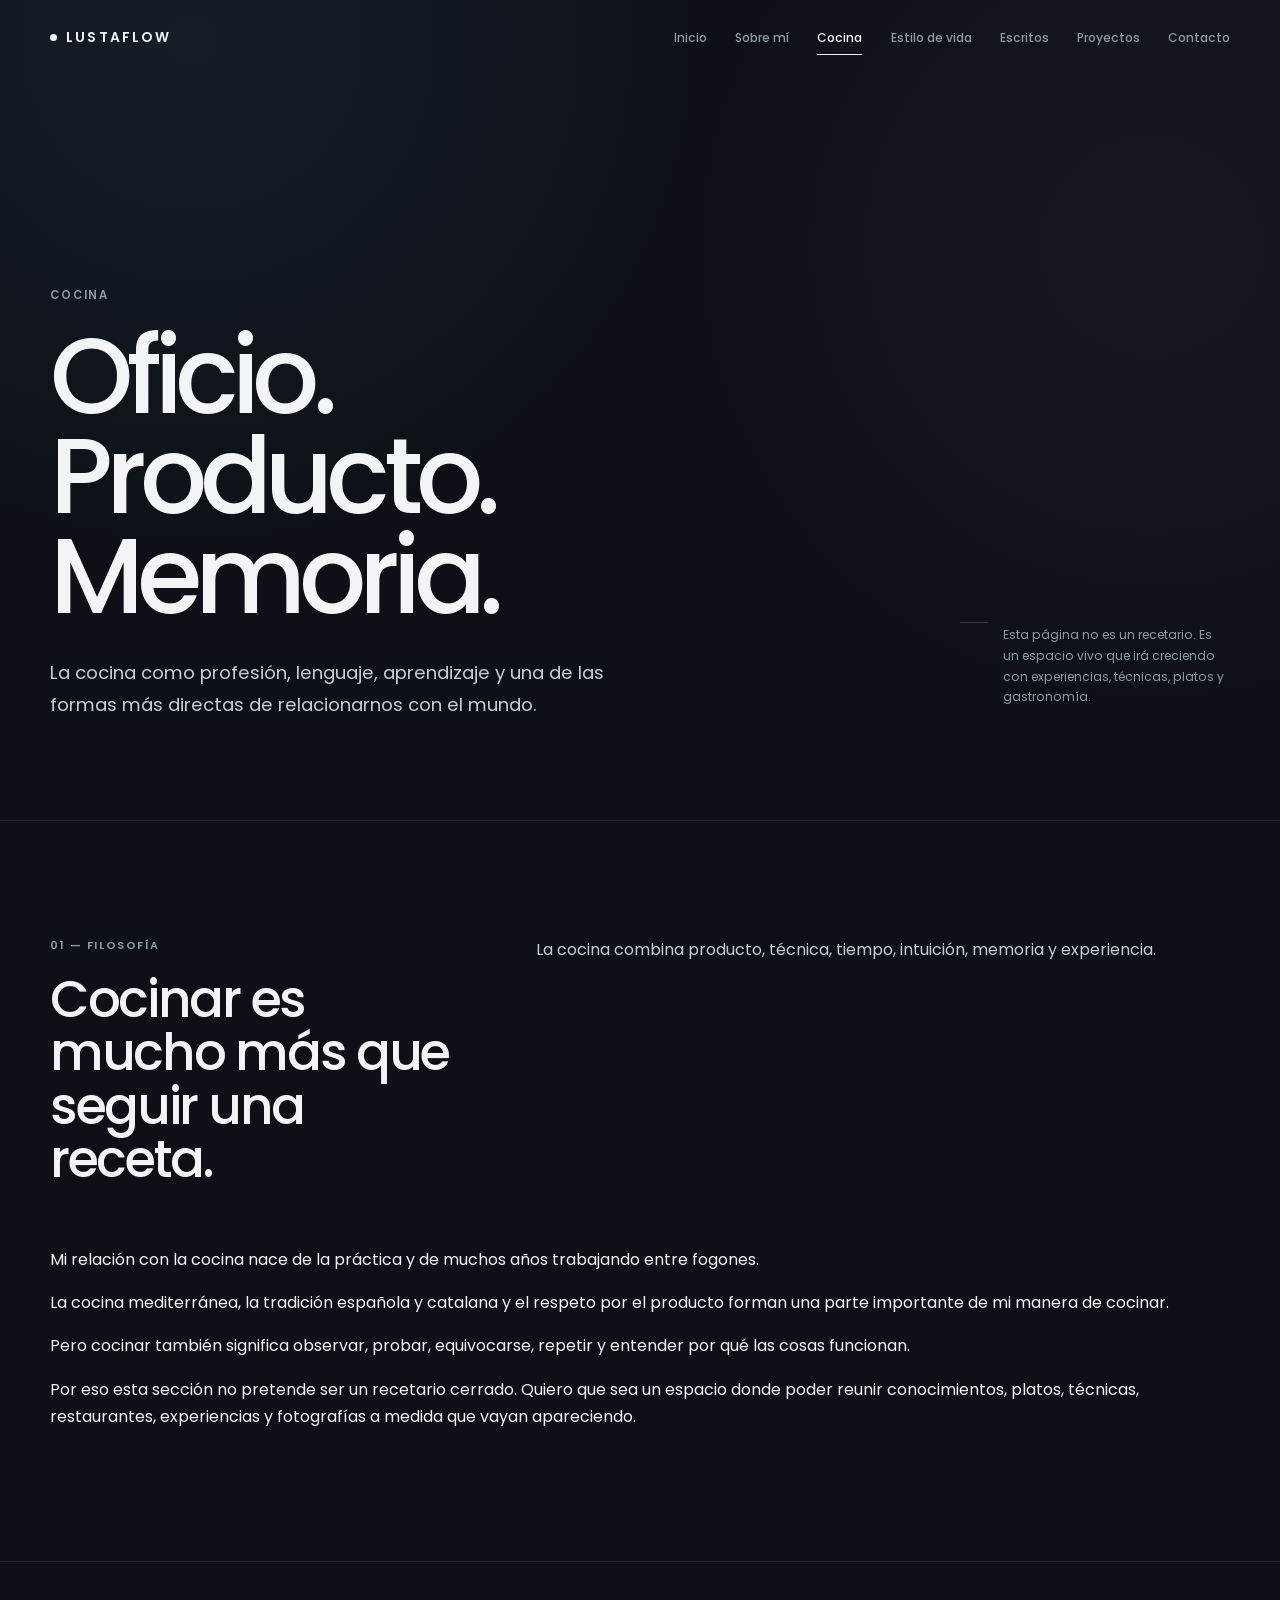
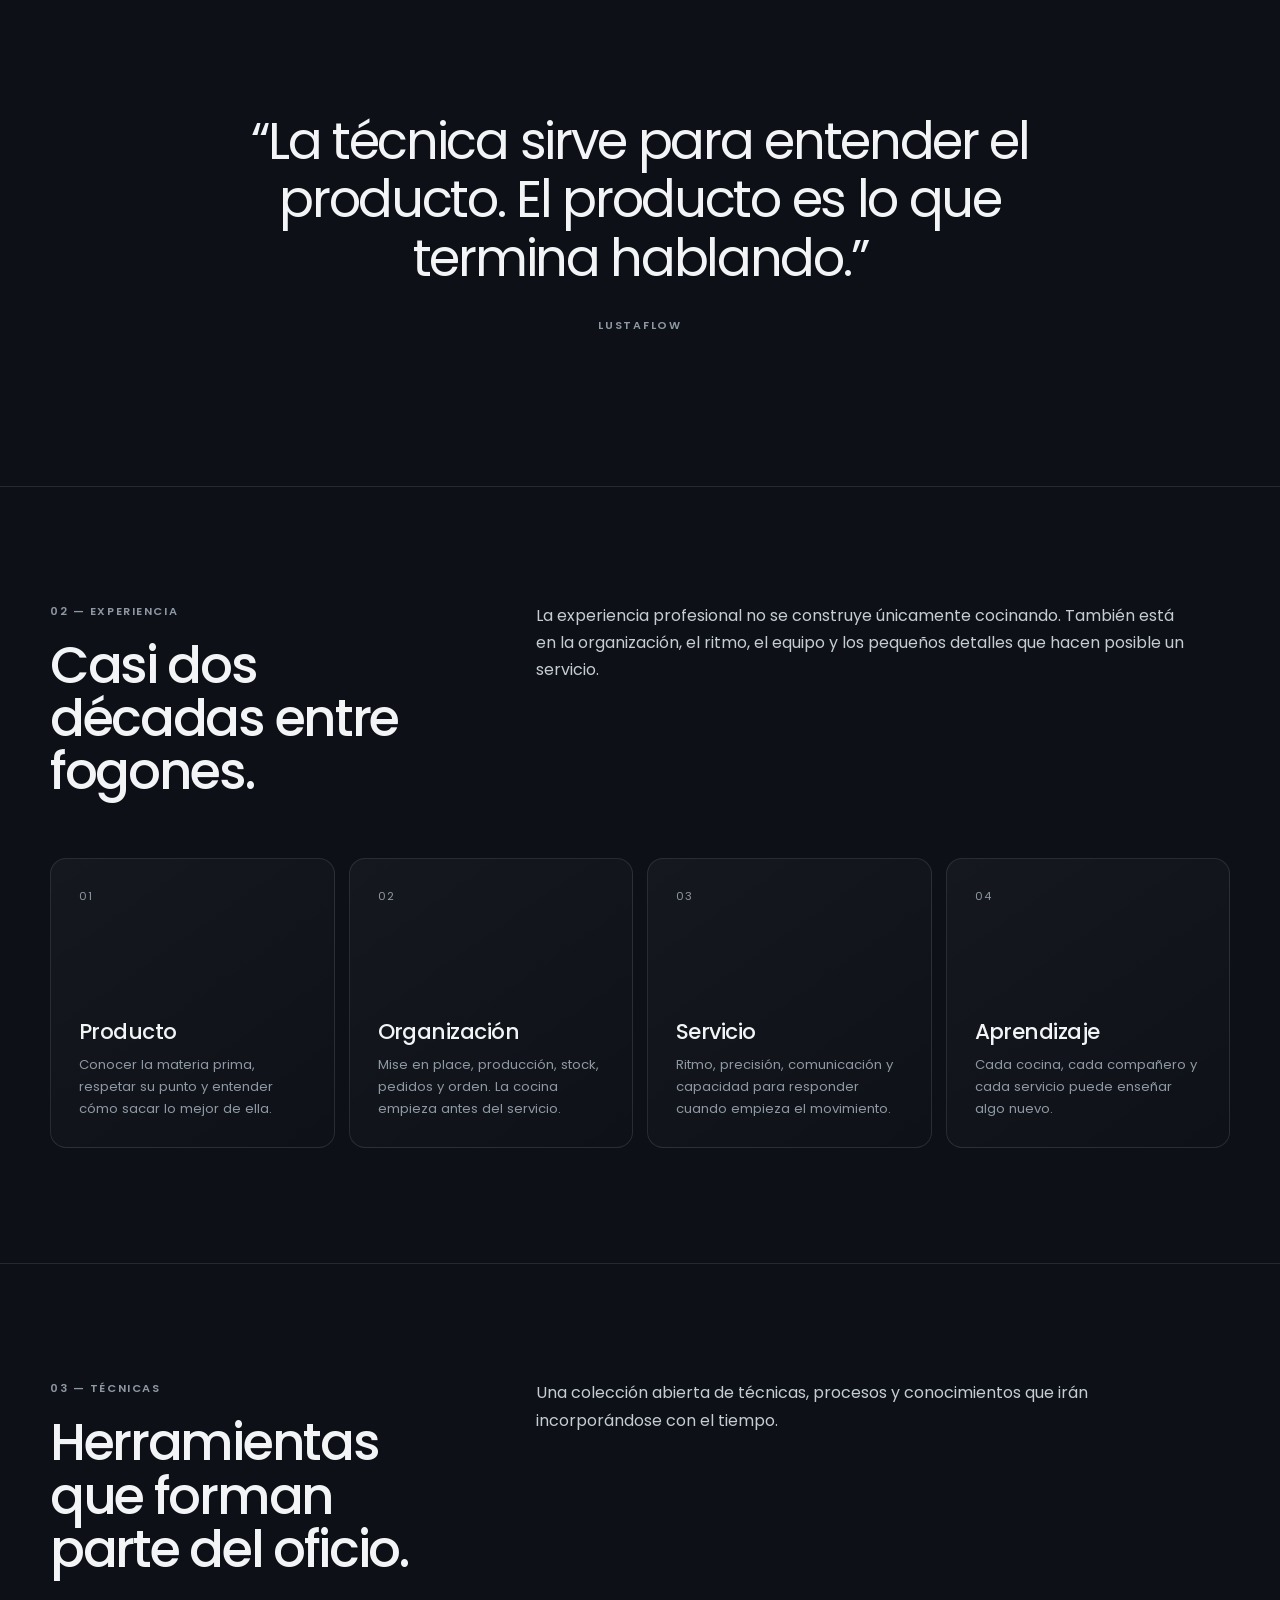
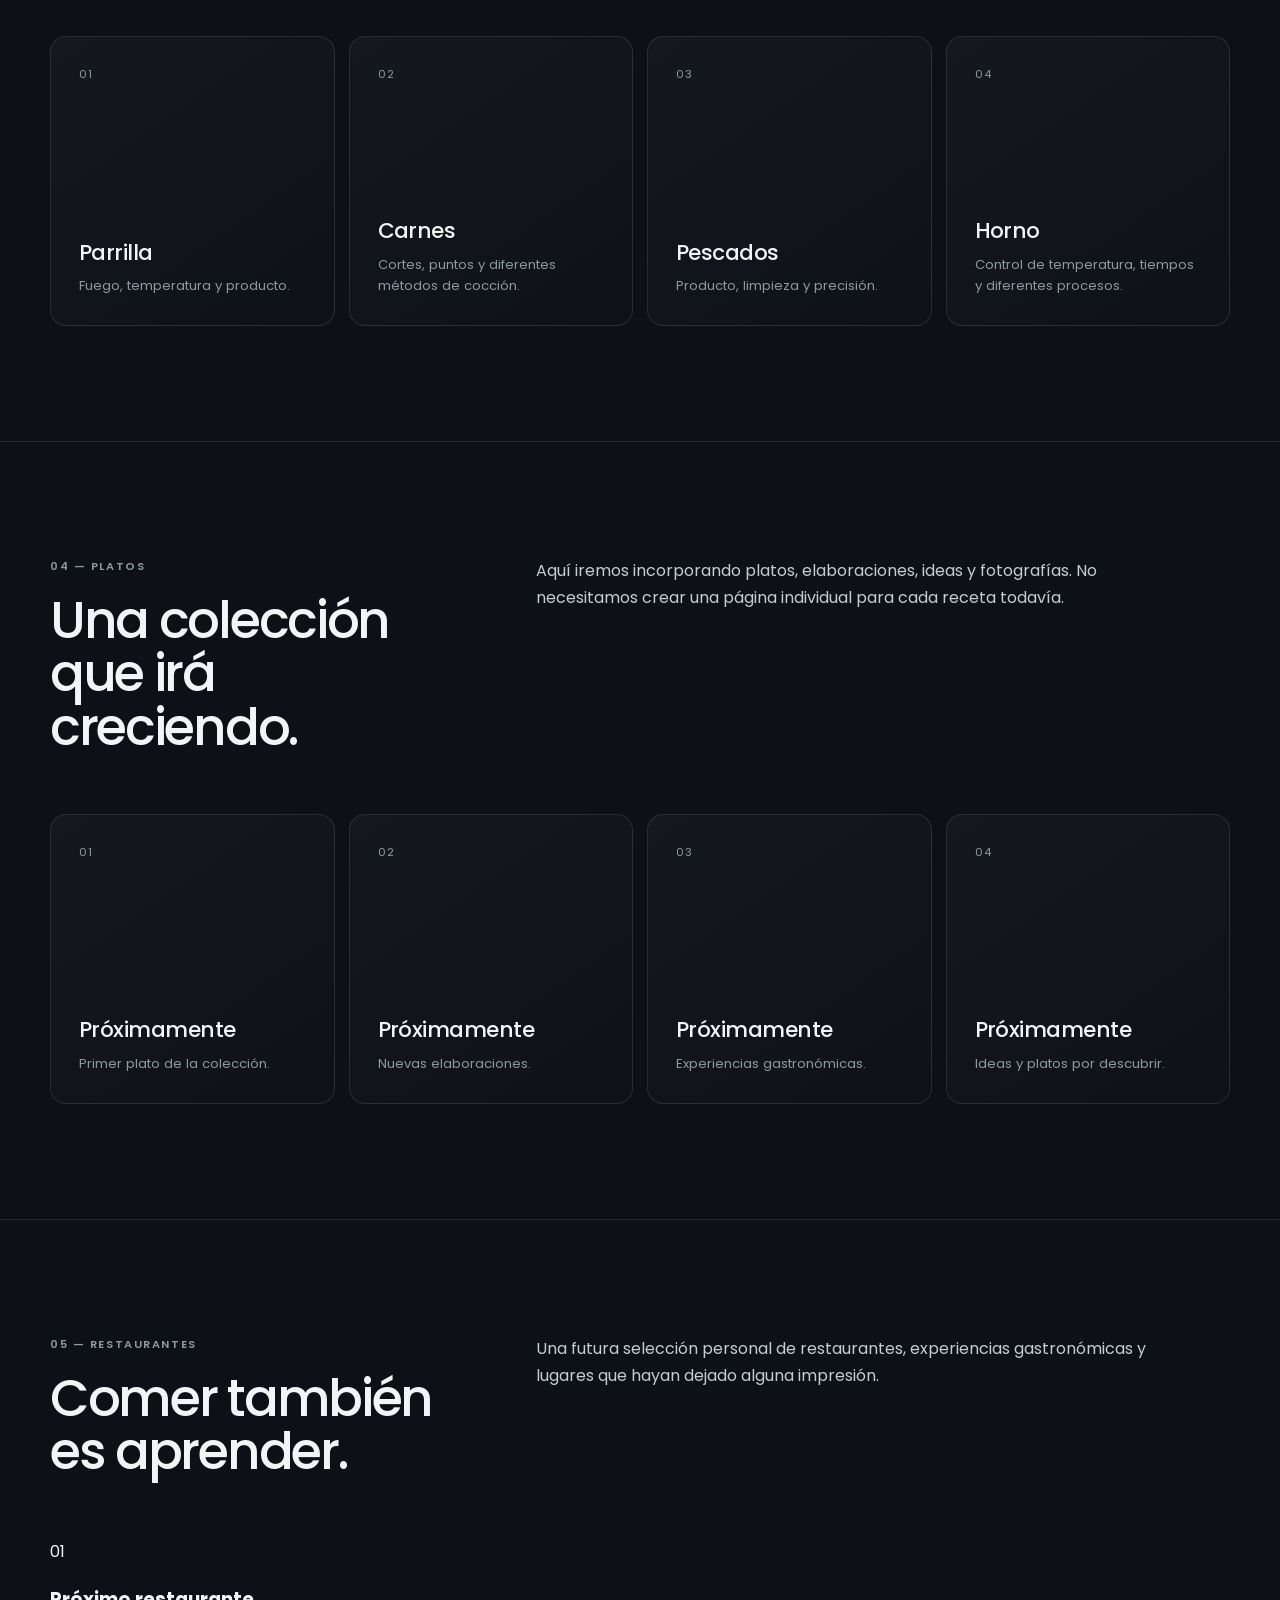
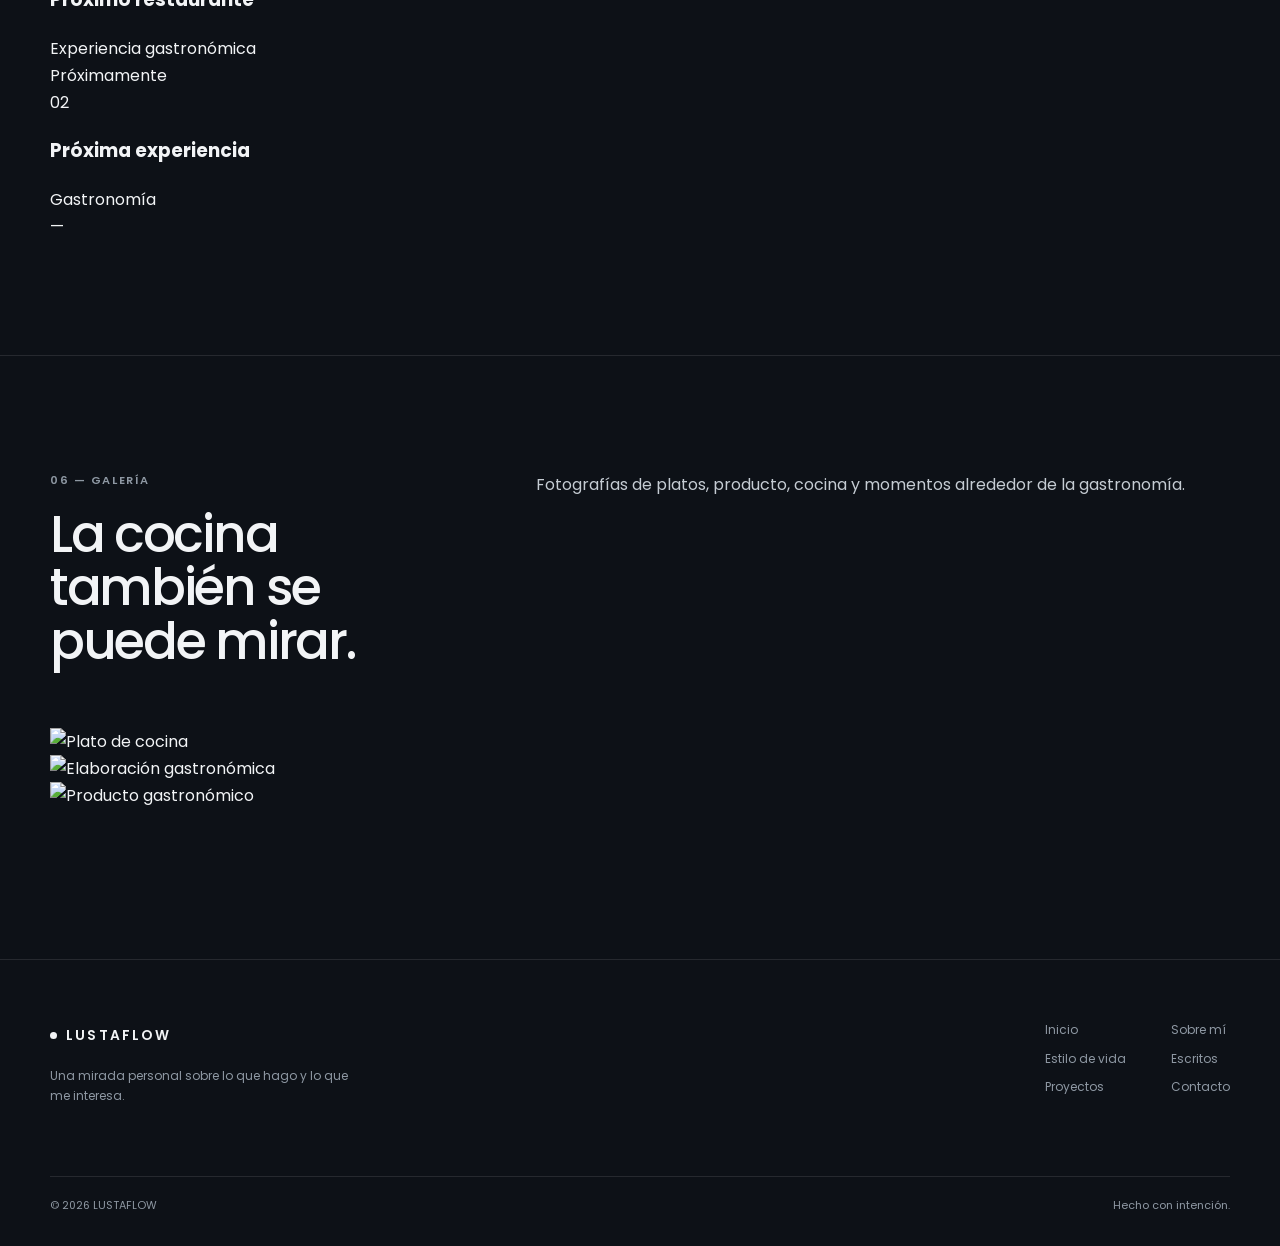
==== commit a136ee9a: "Update cocina.html" ====
--- a/cocina.html
+++ b/cocina.html
@@ -5,33 +5,44 @@
 
     <meta charset="UTF-8">
 
-    <meta name="viewport" content="width=device-width, initial-scale=1.0">
-
-    <title>Cocina | LUSTAFLOW</title>
-
-    <meta name="description"
-        content="Cocina, recetas, técnicas, productos, herramientas, maquinaria, consejos y curiosidades gastronómicas de LUSTAFLOW.">
-
-    <meta name="author" content="Jordi Lostaló">
-
-    <!-- =========================
-         GOOGLE FONTS
-    ========================== -->
-
-    <link rel="preconnect" href="https://fonts.googleapis.com">
-
-    <link rel="preconnect" href="https://fonts.gstatic.com" crossorigin>
+    <meta
+        name="viewport"
+        content="width=device-width, initial-scale=1.0"
+    >
+
+    <meta
+        name="description"
+        content="Cocina — experiencia, técnica, producto y gastronomía desde la mirada de LUSTAFLOW."
+    >
+
+    <title>Cocina — LUSTAFLOW</title>
+
+
+    <!-- Google Fonts -->
 
     <link
-        href="https://fonts.googleapis.com/css2?family=Poppins:wght@300;400;500;600;700&display=swap"
-        rel="stylesheet">
-
-
-    <!-- =========================
-         CSS
-    ========================== -->
-
-    <link rel="stylesheet" href="css/style.css">
+        rel="preconnect"
+        href="https://fonts.googleapis.com"
+    >
+
+    <link
+        rel="preconnect"
+        href="https://fonts.gstatic.com"
+        crossorigin
+    >
+
+    <link
+        href="https://fonts.googleapis.com/css2?family=Poppins:wght@400;500;600;700&display=swap"
+        rel="stylesheet"
+    >
+
+
+    <!-- CSS -->
+
+    <link
+        rel="stylesheet"
+        href="css/style.css"
+    >
 
 </head>
 
@@ -39,531 +50,1023 @@
 <body>
 
 
-<!-- =====================================================
-     HEADER / NAVBAR
-====================================================== -->
-
-<header>
-
-    <nav>
-
-        <a href="index.html" class="logo">
-            LUSTAFLOW
-        </a>
-
-
-        <ul>
-
-            <li>
-                <a href="index.html">
-                    Inicio
+    <!-- =====================================================
+         HEADER
+    ====================================================== -->
+
+    <header class="site-header">
+
+        <div class="container">
+
+            <nav class="navbar">
+
+
+                <!-- LOGO -->
+
+                <a
+                    href="index.html"
+                    class="logo"
+                    aria-label="LUSTAFLOW — Inicio"
+                >
+
+                    <span class="logo-dot"></span>
+
+                    LUSTAFLOW
+
                 </a>
-            </li>
-
-            <li>
-                <a href="sobre-mi.html">
-                    Sobre mí
-                </a>
-            </li>
-
-            <li>
-                <a href="cocina.html" class="active">
-                    Cocina
-                </a>
-            </li>
-
-            <li>
-                <a href="estilo-de-vida.html">
-                    Estilo de vida
-                </a>
-            </li>
-
-            <li>
-                <a href="escritos.html">
-                    Escritos
-                </a>
-            </li>
-
-            <li>
-                <a href="proyectos.html">
-                    Proyectos
-                </a>
-            </li>
-
-            <li>
-                <a href="contacto.html">
-                    Contacto
-                </a>
-            </li>
-
-        </ul>
-
-    </nav>
-
-</header>
-
-
-
-<!-- =====================================================
-     CONTENIDO PRINCIPAL
-====================================================== -->
-
-<main>
-
-
-    <!-- =================================================
-         HERO
-    ================================================== -->
-
-    <section class="hero hero-small">
-
-        <div class="hero-content">
-
-            <span class="subtitle">
-                COCINA
-            </span>
-
-            <h1>
-                Mucho más que recetas.
-            </h1>
-
-            <p>
-
-                Un espacio para compartir conocimientos,
-                técnicas, productos, herramientas, experiencias
-                y curiosidades surgidas de años entre fogones.
-
-            </p>
+
+
+                <!-- NAVIGATION -->
+
+                <div class="nav-links">
+
+                    <a href="index.html">
+                        Inicio
+                    </a>
+
+                    <a href="sobre-mi.html">
+                        Sobre mí
+                    </a>
+
+                    <a
+                        href="cocina.html"
+                        class="active"
+                    >
+                        Cocina
+                    </a>
+
+                    <a href="estilo-de-vida.html">
+                        Estilo de vida
+                    </a>
+
+                    <a href="escritos.html">
+                        Escritos
+                    </a>
+
+                    <a href="proyectos.html">
+                        Proyectos
+                    </a>
+
+                    <a href="contacto.html">
+                        Contacto
+                    </a>
+
+                </div>
+
+
+                <!-- MOBILE MENU -->
+
+                <button
+                    class="menu-toggle"
+                    type="button"
+                    aria-label="Abrir menú"
+                    aria-expanded="false"
+                >
+
+                    <span></span>
+                    <span></span>
+
+                </button>
+
+            </nav>
 
         </div>
 
-    </section>
-
-
-
-    <!-- =================================================
-         INTRODUCCIÓN
-    ================================================== -->
-
-    <section class="section">
+    </header>
+
+
+
+    <!-- =====================================================
+         MAIN
+    ====================================================== -->
+
+    <main>
+
+
+        <!-- =================================================
+             HERO
+        ================================================== -->
+
+        <section class="hero">
+
+            <div class="container">
+
+                <div class="hero-content">
+
+
+                    <div class="hero-text">
+
+                        <p class="eyebrow">
+                            Cocina
+                        </p>
+
+
+                        <h1>
+                            Oficio.<br>
+                            Producto.<br>
+                            Memoria.
+                        </h1>
+
+
+                        <p class="hero-description">
+
+                            La cocina como profesión, lenguaje,
+                            aprendizaje y una de las formas más
+                            directas de relacionarnos con el mundo.
+
+                        </p>
+
+                    </div>
+
+
+                    <div class="hero-note">
+
+                        <span class="hero-note-line"></span>
+
+                        <p>
+
+                            Esta página no es un recetario.
+                            Es un espacio vivo que irá creciendo
+                            con experiencias, técnicas, platos
+                            y gastronomía.
+
+                        </p>
+
+                    </div>
+
+                </div>
+
+            </div>
+
+        </section>
+
+
+
+        <!-- =================================================
+             01 — FILOSOFÍA
+        ================================================== -->
+
+        <section class="section">
+
+            <div class="container">
+
+
+                <div class="section-header">
+
+
+                    <div>
+
+                        <p class="section-label">
+                            01 — Filosofía
+                        </p>
+
+                        <h2>
+                            Cocinar es mucho más
+                            que seguir una receta.
+                        </h2>
+
+                    </div>
+
+
+                    <div class="section-intro">
+
+                        <p>
+
+                            La cocina combina producto,
+                            técnica, tiempo, intuición,
+                            memoria y experiencia.
+
+                        </p>
+
+                    </div>
+
+                </div>
+
+
+
+                <div class="prose">
+
+
+                    <p>
+
+                        Mi relación con la cocina nace de la
+                        práctica y de muchos años trabajando
+                        entre fogones.
+
+                    </p>
+
+
+                    <p>
+
+                        La cocina mediterránea, la tradición
+                        española y catalana y el respeto por
+                        el producto forman una parte importante
+                        de mi manera de cocinar.
+
+                    </p>
+
+
+                    <p>
+
+                        Pero cocinar también significa observar,
+                        probar, equivocarse, repetir y entender
+                        por qué las cosas funcionan.
+
+                    </p>
+
+
+                    <p>
+
+                        Por eso esta sección no pretende ser
+                        un recetario cerrado.
+
+                        Quiero que sea un espacio donde poder
+                        reunir conocimientos, platos, técnicas,
+                        restaurantes, experiencias y fotografías
+                        a medida que vayan apareciendo.
+
+                    </p>
+
+                </div>
+
+            </div>
+
+        </section>
+
+
+
+        <!-- =================================================
+             CITA
+        ================================================== -->
+
+        <section class="section section-philosophy">
+
+            <div class="container">
+
+                <div class="quote">
+
+                    <p>
+
+                        “La técnica sirve para entender
+                        el producto. El producto es lo que
+                        termina hablando.”
+
+                    </p>
+
+                    <span>
+                        LUSTAFLOW
+                    </span>
+
+                </div>
+
+            </div>
+
+        </section>
+
+
+
+        <!-- =================================================
+             02 — EXPERIENCIA
+        ================================================== -->
+
+        <section class="section">
+
+            <div class="container">
+
+
+                <div class="section-header">
+
+
+                    <div>
+
+                        <p class="section-label">
+                            02 — Experiencia
+                        </p>
+
+                        <h2>
+                            Casi dos décadas
+                            entre fogones.
+                        </h2>
+
+                    </div>
+
+
+                    <div class="section-intro">
+
+                        <p>
+
+                            La experiencia profesional no se
+                            construye únicamente cocinando.
+                            También está en la organización,
+                            el ritmo, el equipo y los pequeños
+                            detalles que hacen posible un servicio.
+
+                        </p>
+
+                    </div>
+
+                </div>
+
+
+
+                <div class="cards">
+
+
+                    <article class="card">
+
+                        <span class="card-number">
+                            01
+                        </span>
+
+                        <div class="card-content">
+
+                            <h3>
+                                Producto
+                            </h3>
+
+                            <p>
+
+                                Conocer la materia prima,
+                                respetar su punto y entender
+                                cómo sacar lo mejor de ella.
+
+                            </p>
+
+                        </div>
+
+                    </article>
+
+
+
+                    <article class="card">
+
+                        <span class="card-number">
+                            02
+                        </span>
+
+                        <div class="card-content">
+
+                            <h3>
+                                Organización
+                            </h3>
+
+                            <p>
+
+                                Mise en place, producción,
+                                stock, pedidos y orden.
+                                La cocina empieza antes del servicio.
+
+                            </p>
+
+                        </div>
+
+                    </article>
+
+
+
+                    <article class="card">
+
+                        <span class="card-number">
+                            03
+                        </span>
+
+                        <div class="card-content">
+
+                            <h3>
+                                Servicio
+                            </h3>
+
+                            <p>
+
+                                Ritmo, precisión, comunicación
+                                y capacidad para responder
+                                cuando empieza el movimiento.
+
+                            </p>
+
+                        </div>
+
+                    </article>
+
+
+
+                    <article class="card">
+
+                        <span class="card-number">
+                            04
+                        </span>
+
+                        <div class="card-content">
+
+                            <h3>
+                                Aprendizaje
+                            </h3>
+
+                            <p>
+
+                                Cada cocina, cada compañero
+                                y cada servicio puede enseñar
+                                algo nuevo.
+
+                            </p>
+
+                        </div>
+
+                    </article>
+
+
+                </div>
+
+            </div>
+
+        </section>
+
+
+
+        <!-- =================================================
+             03 — TÉCNICAS
+        ================================================== -->
+
+        <section class="section">
+
+            <div class="container">
+
+
+                <div class="section-header">
+
+
+                    <div>
+
+                        <p class="section-label">
+                            03 — Técnicas
+                        </p>
+
+                        <h2>
+                            Herramientas que forman
+                            parte del oficio.
+                        </h2>
+
+                    </div>
+
+
+                    <div class="section-intro">
+
+                        <p>
+
+                            Una colección abierta de técnicas,
+                            procesos y conocimientos que irán
+                            incorporándose con el tiempo.
+
+                        </p>
+
+                    </div>
+
+                </div>
+
+
+
+                <div class="cards">
+
+
+                    <article class="card">
+
+                        <span class="card-number">
+                            01
+                        </span>
+
+                        <div class="card-content">
+
+                            <h3>
+                                Parrilla
+                            </h3>
+
+                            <p>
+                                Fuego, temperatura y producto.
+                            </p>
+
+                        </div>
+
+                    </article>
+
+
+
+                    <article class="card">
+
+                        <span class="card-number">
+                            02
+                        </span>
+
+                        <div class="card-content">
+
+                            <h3>
+                                Carnes
+                            </h3>
+
+                            <p>
+                                Cortes, puntos y diferentes
+                                métodos de cocción.
+                            </p>
+
+                        </div>
+
+                    </article>
+
+
+
+                    <article class="card">
+
+                        <span class="card-number">
+                            03
+                        </span>
+
+                        <div class="card-content">
+
+                            <h3>
+                                Pescados
+                            </h3>
+
+                            <p>
+                                Producto, limpieza y precisión.
+                            </p>
+
+                        </div>
+
+                    </article>
+
+
+
+                    <article class="card">
+
+                        <span class="card-number">
+                            04
+                        </span>
+
+                        <div class="card-content">
+
+                            <h3>
+                                Horno
+                            </h3>
+
+                            <p>
+                                Control de temperatura,
+                                tiempos y diferentes procesos.
+                            </p>
+
+                        </div>
+
+                    </article>
+
+
+                </div>
+
+            </div>
+
+        </section>
+
+
+
+        <!-- =================================================
+             04 — PLATOS
+        ================================================== -->
+
+        <section class="section">
+
+            <div class="container">
+
+
+                <div class="section-header">
+
+
+                    <div>
+
+                        <p class="section-label">
+                            04 — Platos
+                        </p>
+
+                        <h2>
+                            Una colección que
+                            irá creciendo.
+                        </h2>
+
+                    </div>
+
+
+                    <div class="section-intro">
+
+                        <p>
+
+                            Aquí iremos incorporando platos,
+                            elaboraciones, ideas y fotografías.
+                            No necesitamos crear una página
+                            individual para cada receta todavía.
+
+                        </p>
+
+                    </div>
+
+                </div>
+
+
+
+                <div class="cards">
+
+
+                    <article class="card">
+
+                        <span class="card-number">
+                            01
+                        </span>
+
+                        <div class="card-content">
+
+                            <h3>
+                                Próximamente
+                            </h3>
+
+                            <p>
+                                Primer plato de la colección.
+                            </p>
+
+                        </div>
+
+                    </article>
+
+
+
+                    <article class="card">
+
+                        <span class="card-number">
+                            02
+                        </span>
+
+                        <div class="card-content">
+
+                            <h3>
+                                Próximamente
+                            </h3>
+
+                            <p>
+                                Nuevas elaboraciones.
+                            </p>
+
+                        </div>
+
+                    </article>
+
+
+
+                    <article class="card">
+
+                        <span class="card-number">
+                            03
+                        </span>
+
+                        <div class="card-content">
+
+                            <h3>
+                                Próximamente
+                            </h3>
+
+                            <p>
+                                Experiencias gastronómicas.
+                            </p>
+
+                        </div>
+
+                    </article>
+
+
+
+                    <article class="card">
+
+                        <span class="card-number">
+                            04
+                        </span>
+
+                        <div class="card-content">
+
+                            <h3>
+                                Próximamente
+                            </h3>
+
+                            <p>
+                                Ideas y platos por descubrir.
+                            </p>
+
+                        </div>
+
+                    </article>
+
+
+                </div>
+
+            </div>
+
+        </section>
+
+
+
+        <!-- =================================================
+             05 — RESTAURANTES
+        ================================================== -->
+
+        <section class="section">
+
+            <div class="container">
+
+
+                <div class="section-header">
+
+
+                    <div>
+
+                        <p class="section-label">
+                            05 — Restaurantes
+                        </p>
+
+                        <h2>
+                            Comer también
+                            es aprender.
+                        </h2>
+
+                    </div>
+
+
+                    <div class="section-intro">
+
+                        <p>
+
+                            Una futura selección personal de
+                            restaurantes, experiencias gastronómicas
+                            y lugares que hayan dejado alguna
+                            impresión.
+
+                        </p>
+
+                    </div>
+
+                </div>
+
+
+
+                <div class="editorial-list">
+
+
+                    <article class="editorial-item">
+
+                        <span class="editorial-number">
+                            01
+                        </span>
+
+
+                        <div>
+
+                            <h3 class="editorial-title">
+                                Próximo restaurante
+                            </h3>
+
+                            <div class="editorial-meta">
+                                Experiencia gastronómica
+                            </div>
+
+                        </div>
+
+
+                        <span class="editorial-link">
+                            Próximamente
+                        </span>
+
+                    </article>
+
+
+
+                    <article class="editorial-item">
+
+                        <span class="editorial-number">
+                            02
+                        </span>
+
+
+                        <div>
+
+                            <h3 class="editorial-title">
+                                Próxima experiencia
+                            </h3>
+
+                            <div class="editorial-meta">
+                                Gastronomía
+                            </div>
+
+                        </div>
+
+
+                        <span class="editorial-link">
+                            —
+                        </span>
+
+                    </article>
+
+
+                </div>
+
+            </div>
+
+        </section>
+
+
+
+        <!-- =================================================
+             06 — GALERÍA
+        ================================================== -->
+
+        <section class="section section-closing">
+
+            <div class="container">
+
+
+                <div class="section-header">
+
+
+                    <div>
+
+                        <p class="section-label">
+                            06 — Galería
+                        </p>
+
+                        <h2>
+                            La cocina también
+                            se puede mirar.
+                        </h2>
+
+                    </div>
+
+
+                    <div class="section-intro">
+
+                        <p>
+
+                            Fotografías de platos, producto,
+                            cocina y momentos alrededor de la
+                            gastronomía.
+
+                        </p>
+
+                    </div>
+
+                </div>
+
+
+
+                <!--
+
+                    Las imágenes reales se incorporarán
+                    posteriormente desde:
+
+                    img/cocina/
+
+                -->
+
+
+                <div class="gallery">
+
+
+                    <div class="gallery-item">
+
+                        <img
+                            src="img/cocina/plato-01.jpg"
+                            alt="Plato de cocina"
+                            loading="lazy"
+                        >
+
+                    </div>
+
+
+                    <div class="gallery-item">
+
+                        <img
+                            src="img/cocina/plato-02.jpg"
+                            alt="Elaboración gastronómica"
+                            loading="lazy"
+                        >
+
+                    </div>
+
+
+                    <div class="gallery-item">
+
+                        <img
+                            src="img/cocina/plato-03.jpg"
+                            alt="Producto gastronómico"
+                            loading="lazy"
+                        >
+
+                    </div>
+
+
+                </div>
+
+            </div>
+
+        </section>
+
+
+    </main>
+
+
+
+    <!-- =====================================================
+         FOOTER
+    ====================================================== -->
+
+    <footer class="site-footer">
 
         <div class="container">
 
-            <div class="glass-card">
+
+            <div class="footer-content">
+
+
+                <div class="footer-brand">
+
+                    <a
+                        href="index.html"
+                        class="logo"
+                    >
+
+                        <span class="logo-dot"></span>
+
+                        LUSTAFLOW
+
+                    </a>
+
+
+                    <p>
+
+                        Una mirada personal sobre
+                        lo que hago y lo que me interesa.
+
+                    </p>
+
+                </div>
+
+
+                <div class="footer-navigation">
+
+                    <a href="index.html">
+                        Inicio
+                    </a>
+
+                    <a href="sobre-mi.html">
+                        Sobre mí
+                    </a>
+
+                    <a href="estilo-de-vida.html">
+                        Estilo de vida
+                    </a>
+
+                    <a href="escritos.html">
+                        Escritos
+                    </a>
+
+                    <a href="proyectos.html">
+                        Proyectos
+                    </a>
+
+                    <a href="contacto.html">
+                        Contacto
+                    </a>
+
+                </div>
+
+            </div>
+
+
+            <div class="footer-bottom">
 
                 <span>
-                    CONOCIMIENTO GASTRONÓMICO
+
+                    ©
+                    <span id="current-year"></span>
+                    LUSTAFLOW
+
                 </span>
 
-                <h2>
-                    Aprender también forma parte de cocinar.
-                </h2>
-
-                <p>
-
-                    La cocina no consiste únicamente en seguir
-                    recetas. Detrás de cada plato existen técnicas,
-                    productos, herramientas, temperaturas, procesos
-                    y decisiones que pueden cambiar completamente
-                    el resultado.
-
-                </p>
-
-                <p>
-
-                    Este espacio nace para reunir todo aquello que
-                    considero interesante compartir: desde una receta
-                    concreta hasta una explicación sobre un alimento,
-                    una técnica de cocina, una herramienta profesional
-                    o una curiosidad gastronómica.
-
-                </p>
+
+                <span>
+                    Hecho con intención.
+                </span>
 
             </div>
 
         </div>
 
-    </section>
-
-
-
-    <!-- =================================================
-         CATEGORÍAS
-    ================================================== -->
-
-    <section class="section">
-
-        <div class="container">
-
-
-            <h2 class="section-title">
-                Explorar cocina
-            </h2>
-
-
-            <div class="cards">
-
-
-                <!-- ================================
-                     CATEGORÍA 01
-                ================================= -->
-
-                <article class="glass-card">
-
-                    <span>
-                        01
-                    </span>
-
-                    <h3>
-                        Recetas
-                    </h3>
-
-                    <p>
-
-                        Recetas explicadas paso a paso,
-                        técnicas utilizadas, ingredientes,
-                        procesos y observaciones personales.
-
-                    </p>
-
-                </article>
-
-
-
-                <!-- ================================
-                     CATEGORÍA 02
-                ================================= -->
-
-                <article class="glass-card">
-
-                    <span>
-                        02
-                    </span>
-
-                    <h3>
-                        Técnicas
-                    </h3>
-
-                    <p>
-
-                        Métodos de cocción, cortes, elaboraciones,
-                        conservación y diferentes técnicas
-                        utilizadas en cocina.
-
-                    </p>
-
-                </article>
-
-
-
-                <!-- ================================
-                     CATEGORÍA 03
-                ================================= -->
-
-                <article class="glass-card">
-
-                    <span>
-                        03
-                    </span>
-
-                    <h3>
-                        Producto
-                    </h3>
-
-                    <p>
-
-                        Alimentos, ingredientes, temporadas,
-                        características, curiosidades y formas
-                        de utilizarlos.
-
-                    </p>
-
-                </article>
-
-
-
-                <!-- ================================
-                     CATEGORÍA 04
-                ================================= -->
-
-                <article class="glass-card">
-
-                    <span>
-                        04
-                    </span>
-
-                    <h3>
-                        Herramientas
-                    </h3>
-
-                    <p>
-
-                        Cuchillos, utensilios, maquinaria y
-                        herramientas que forman parte del trabajo
-                        diario en una cocina.
-
-                    </p>
-
-                </article>
-
-
-
-                <!-- ================================
-                     CATEGORÍA 05
-                ================================= -->
-
-                <article class="glass-card">
-
-                    <span>
-                        05
-                    </span>
-
-                    <h3>
-                        Consejos
-                    </h3>
-
-                    <p>
-
-                        Pequeños trucos, recomendaciones y
-                        conocimientos prácticos adquiridos
-                        con la experiencia.
-
-                    </p>
-
-                </article>
-
-
-
-                <!-- ================================
-                     CATEGORÍA 06
-                ================================= -->
-
-                <article class="glass-card">
-
-                    <span>
-                        06
-                    </span>
-
-                    <h3>
-                        Curiosidades
-                    </h3>
-
-                    <p>
-
-                        Historias, conceptos, datos y curiosidades
-                        relacionadas con la gastronomía y el mundo
-                        de la cocina.
-
-                    </p>
-
-                </article>
-
-
-            </div>
-
-        </div>
-
-    </section>
-
-
-
-    <!-- =================================================
-         PUBLICACIONES
-         
-         IMPORTANTE:
-         
-         ESTE ES EL BLOQUE QUE DEBES COPIAR CADA VEZ
-         QUE QUIERAS AÑADIR UNA NUEVA PUBLICACIÓN.
-         
-         Solo tienes que cambiar:
-
-         1. CATEGORÍA
-         2. FECHA
-         3. TÍTULO
-         4. DESCRIPCIÓN
-         5. ENLACE AL HTML DE "recetas/"
-         
-    ================================================== -->
-
-    <section class="section">
-
-        <div class="container">
-
-
-            <h2 class="section-title">
-                Últimas publicaciones
-            </h2>
-
-
-            <div class="cards">
-
-
-                <!-- =================================================
-                     PUBLICACIÓN
-                     
-                     COPIA TODO ESTE <article> PARA CREAR OTRA.
-                ================================================== -->
-
-                <article class="glass-card">
-
-
-                    <!-- CATEGORÍA -->
-
-                    <span>
-                        COCINA
-                    </span>
-
-
-                    <!-- FECHA -->
-
-                    <small>
-                        Publicado · 8 de agosto de 2026
-                    </small>
-
-
-                    <!-- TÍTULO -->
-
-                    <h3>
-                        Próximamente
-                    </h3>
-
-
-                    <!-- DESCRIPCIÓN -->
-
-                    <p>
-
-                        Aquí aparecerá la primera publicación
-                        gastronómica de LUSTAFLOW.
-
-                    </p>
-
-
-                    <!-- ENLACE -->
-
-                    <!--
-
-                        Cuando tengas el artículo creado dentro
-                        de la carpeta "recetas", cambia el enlace.
-
-                        EJEMPLO:
-
-                        href="recetas/nombre-del-articulo.html"
-
-                    -->
-
-                    <a href="#" class="btn">
-
-                        Leer publicación
-
-                    </a>
-
-
-                </article>
-
-
-                <!-- =================================================
-                     FIN DE PUBLICACIÓN
-                ================================================== -->
-
-
-            </div>
-
-        </div>
-
-    </section>
-
-
-
-    <!-- =================================================
-         BLOQUE INFORMATIVO
-    ================================================== -->
-
-    <section class="intro">
-
-        <div class="container">
-
-            <span class="subtitle">
-                UNA COCINA EN CONSTANTE APRENDIZAJE
-            </span>
-
-            <h2>
-                La experiencia también se comparte.
-            </h2>
-
-            <p>
-
-                Después de años trabajando en cocina, existen
-                conocimientos que no aparecen necesariamente en
-                una receta. Detalles aprendidos con la práctica,
-                errores, observaciones y pequeñas cosas que
-                terminan marcando la diferencia.
-
-            </p>
-
-            <p>
-
-                Este espacio irá creciendo poco a poco con nuevos
-                contenidos y experiencias.
-
-            </p>
-
-        </div>
-
-    </section>
-
-
-
-    <!-- =================================================
-         CITA FINAL
-    ================================================== -->
-
-    <section class="quote">
-
-        <h2>
-
-            "Conocer el producto es el principio.
-            Entender el proceso es lo que transforma la cocina."
-
-        </h2>
-
-        <p>
-            LUSTAFLOW
-        </p>
-
-    </section>
-
-
-</main>
-
-
-
-<!-- =====================================================
-     FOOTER
-====================================================== -->
-
-<footer>
-
-    <h3>
-        LUSTAFLOW
-    </h3>
-
-    <p>
-
-        © <span id="year"></span>
-        Jordi Lostaló · Todos los derechos reservados.
-
-    </p>
-
-</footer>
-
-
-
-<!-- =====================================================
-     JAVASCRIPT
-====================================================== -->
-
-<script src="js/main.js"></script>
-
+    </footer>
+
+
+
+    <!-- JAVASCRIPT -->
+
+    <script src="js/main.js"></script>
 
 </body>
 
--- a/css/style.css
+++ b/css/style.css
@@ -1,2841 +1,36 @@
-/* =========================
-   RESET GENERAL
-========================= */
-
-*{
-    margin:0;
-    padding:0;
-    box-sizing:border-box;
-}
-
-
-html{
-    scroll-behavior:smooth;
-}
-
-
-body{
-
-    font-family:'Poppins',sans-serif;
-
-    background:
-    radial-gradient(circle at top left,#12233b 0%,transparent 40%),
-    radial-gradient(circle at bottom right,#003b4a 0%,transparent 35%),
-    #0d1117;
-
-    color:white;
-
-    line-height:1.6;
-
-    overflow-x:hidden;
-
-}
-
-
-
-/* =========================
-   NAVEGACIÓN
-========================= */
-
-
-header{
-
-    position:fixed;
-
-    top:0;
-
-    left:0;
-
-    width:100%;
-
-    z-index:1000;
-
-    background:rgba(13,17,23,.75);
-
-    backdrop-filter:blur(15px);
-
-}
-
-
-
-nav{
-
-    max-width:1200px;
-
-    margin:auto;
-
-    padding:20px;
-
-    display:flex;
-
-    justify-content:space-between;
-
-    align-items:center;
-
-}
-
-
-
-.logo{
-
-    font-size:28px;
-
-    font-weight:700;
-
-    letter-spacing:4px;
-
-}
-
-
-
-nav ul{
-
-    list-style:none;
-
-    display:flex;
-
-    gap:25px;
-
-}
-
-
-
-nav a{
-
-    color:white;
-
-    text-decoration:none;
-
-    font-size:15px;
-
-    transition:.3s;
-
-}
-
-
-
-nav a:hover{
-
-    color:#00d9ff;
-
-}
-
-
-
-/* =========================
-   HERO
-========================= */
-
-
-.hero{
-
-    min-height:100vh;
-
-    max-width:1200px;
-
-    margin:auto;
-
-    padding:130px 20px 80px;
-
-    display:flex;
-
-    align-items:center;
-
-    justify-content:space-between;
-
-    gap:70px;
-
-}
-
-
-
-.hero-text{
-
-    flex:1;
-
-}
-
-
-
-.subtitle{
-
-    color:#00d9ff;
-
-    letter-spacing:5px;
-
-    font-size:14px;
-
-    font-weight:600;
-
-}
-
-
-
-.hero-text h1{
-
-    font-size:68px;
-
-    line-height:1.05;
-
-    margin:20px 0 30px;
-
-}
-
-
-
-.hero-text p{
-
-    color:#b8c2cc;
-
-    max-width:600px;
-
-    font-size:18px;
-
-    margin-bottom:40px;
-
-}
-
-
-
-/* BOTONES */
-
-
-.hero-buttons{
-
-    display:flex;
-
-    gap:20px;
-
-}
-
-
-
-.boton{
-
-    display:inline-block;
-
-    padding:15px 35px;
-
-    border-radius:50px;
-
-    background:#00d9ff;
-
-    color:#001018;
-
-    text-decoration:none;
-
-    font-weight:600;
-
-    transition:.35s;
-
-}
-
-
-
-.boton:hover{
-
-    transform:translateY(-5px);
-
-    box-shadow:0 15px 35px rgba(0,217,255,.35);
-
-}
-
-
-
-.boton.secundario{
-
-    background:transparent;
-
-    color:white;
-
-    border:1px solid rgba(255,255,255,.3);
-
-}
-
-
-
-.boton.secundario:hover{
-
-    border-color:#00d9ff;
-
-    color:#00d9ff;
-
-}
-
-
-
-/* IMAGEN */
-
-
-.hero-img{
-
-    flex:1;
-
-    display:flex;
-
-    justify-content:center;
-
-}
-
-
-
-.hero-img img{
-
-    width:100%;
-
-    max-width:430px;
-
-    border-radius:25px;
-
-    box-shadow:
-
-    0 25px 60px rgba(0,0,0,.6);
-
-}
-
-
-
-/* =========================
-   INTRO
-========================= */
-
-
-.intro{
-
-    max-width:900px;
-
-    margin:80px auto;
-
-    padding:20px;
-
-    text-align:center;
-
-}
-
-
-
-.intro h2{
-
-    font-size:40px;
-
-    margin-bottom:20px;
-
-}
-
-
-
-.intro p{
-
-    color:#b8c2cc;
-
-    font-size:18px;
-
-}
-
-
-
-/* =========================
-   TARJETAS
-========================= */
-
-
-.cards{
-
-    max-width:1200px;
-
-    margin:80px auto;
-
-    padding:20px;
-
-    display:grid;
-
-    grid-template-columns:repeat(4,1fr);
-
-    gap:25px;
-
-}
-
-
-
-.card{
-
-    background:rgba(255,255,255,.06);
-
-    border:
-
-    1px solid rgba(255,255,255,.1);
-
-    backdrop-filter:blur(12px);
-
-    padding:35px;
-
-    border-radius:25px;
-
-    transition:.4s;
-
-}
-
-
-
-.card:hover{
-
-    transform:translateY(-12px);
-
-    border-color:#00d9ff;
-
-}
-
-
-
-.card h2{
-
-    margin-bottom:20px;
-
-}
-
-
-
-.card p{
-
-    color:#c5ced8;
-
-    margin-bottom:25px;
-
-}
-
-
-
-.card a{
-
-    color:#00d9ff;
-
-    text-decoration:none;
-
-    font-weight:600;
-
-}
-
-
-
-/* =========================
-   FRASE FINAL
-========================= */
-
-
-.quote{
-
-    max-width:900px;
-
-    margin:120px auto;
-
-    padding:40px 20px;
-
-    text-align:center;
-
-}
-
-
-
-.quote h2{
-
-    font-size:38px;
-
-    font-weight:600;
-
-}
-
-
-
-.quote p{
-
-    color:#9da8b3;
-
-    margin-top:15px;
-
-}
-
-
-
-/* =========================
-   FOOTER
-========================= */
-
-
-footer{
-
-    text-align:center;
-
-    padding:60px 20px;
-
-    border-top:
-
-    1px solid rgba(255,255,255,.08);
-
-    color:#89939e;
-
-}
-
-
-footer h3{
-
-    color:white;
-
-    letter-spacing:3px;
-
-    margin-bottom:10px;
-
-}
-
-
-
-/* =========================
-   ANIMACIONES
-========================= */
-
-
-.hero-text,
-.hero-img,
-.card,
-.intro,
-.quote{
-
-    opacity:0;
-
-    transform:translateY(40px);
-
-    transition:all .8s ease;
-
-}
-
-
-
-.visible{
-
-    opacity:1;
-
-    transform:translateY(0);
-
-}
-
-
-
-/* =========================
-   RESPONSIVE
-========================= */
-
-
-@media(max-width:1000px){
-
-
-nav{
-
-    flex-direction:column;
-
-    gap:20px;
-
-}
-
-
-nav ul{
-
-    flex-wrap:wrap;
-
-    justify-content:center;
-
-}
-
-
-
-.hero{
-
-    flex-direction:column-reverse;
-
-    text-align:center;
-
-}
-
-
-
-.hero-text p{
-
-    margin-left:auto;
-
-    margin-right:auto;
-
-}
-
-
-
-.hero-buttons{
-
-    justify-content:center;
-
-}
-
-
-
-.hero-text h1{
-
-    font-size:45px;
-
-}
-
-
-
-.cards{
-
-    grid-template-columns:1fr 1fr;
-
-}
-
-
-}
-
-
-
-@media(max-width:600px){
-
-
-.cards{
-
-    grid-template-columns:1fr;
-
-}
-
-
-
-.hero-text h1{
-
-    font-size:38px;
-
-}
-
-
-
-.intro h2,
-.quote h2{
-
-    font-size:30px;
-
-}
-
-
-
-.hero-buttons{
-
-    flex-direction:column;
-
-}
-
-
-
-}
-/* =========================
-   PÁGINA SOBRE MÍ
-========================= */
-
-
-.page-hero{
-
-    min-height:80vh;
-
-}
-
-
-
-.biografia{
-
-    max-width:950px;
-
-    margin:80px auto;
-
-    padding:20px;
-
-}
-
-
-
-.biografia article{
-
-    margin-bottom:90px;
-
-    padding:45px;
-
-    background:rgba(255,255,255,.04);
-
-    border:
-
-    1px solid rgba(255,255,255,.08);
-
-    border-radius:25px;
-
-    backdrop-filter:blur(10px);
-
-    transition:.4s;
-
-}
-
-
-
-.biografia article:hover{
-
-    border-color:rgba(0,217,255,.5);
-
-    transform:translateY(-5px);
-
-}
-
-
-
-.biografia h2{
-
-    font-size:32px;
-
-    margin-bottom:25px;
-
-    color:white;
-
-}
-
-
-
-.biografia p{
-
-    color:#c5ced8;
-
-    font-size:17px;
-
-    line-height:1.9;
-
-    margin-bottom:20px;
-
-}
-
-
-
-/* Primera letra estilo editorial */
-
-.biografia article:first-child p:first-of-type::first-letter{
-
-    font-size:55px;
-
-    font-weight:700;
-
-    float:left;
-
-    line-height:0.9;
-
-    padding-right:10px;
-
-    color:#00d9ff;
-
-}
-
-
-
-
-
-/* Separación visual entre capítulos */
-
-
-.biografia article::after{
-
-    content:"";
-
-    display:block;
-
-    width:60px;
-
-    height:3px;
-
-    background:#00d9ff;
-
-    margin-top:35px;
-
-}
-
-
-
-
-
-/* Ajuste móvil */
-
-
-@media(max-width:700px){
-
-
-    .biografia article{
-
-        padding:25px;
-
-        margin-bottom:50px;
-
-    }
-
-
-    .biografia h2{
-
-        font-size:26px;
-
-    }
-
-
-    .biografia p{
-
-        font-size:16px;
-
-    }
-
-
-}
-/* =========================
-   PÁGINA CONTACTO
-========================= */
-
-
-.contact-container{
-
-    max-width:1100px;
-
-    margin:80px auto;
-
-    padding:20px;
-
-    display:grid;
-
-    grid-template-columns:repeat(2,1fr);
-
-    gap:35px;
-
-}
-
-
-
-
-.contact-card{
-
-    background:rgba(255,255,255,.05);
-
-    border:1px solid rgba(255,255,255,.1);
-
-    backdrop-filter:blur(12px);
-
-    border-radius:25px;
-
-    padding:45px;
-
-    transition:.4s;
-
-}
-
-
-
-
-.contact-card:hover{
-
-    transform:translateY(-8px);
-
-    border-color:#00d9ff;
-
-}
-
-
-
-
-
-.contact-card h2{
-
-    font-size:32px;
-
-    margin-bottom:20px;
-
-}
-
-
-
-
-
-.contact-card p{
-
-    color:#c5ced8;
-
-    font-size:17px;
-
-    line-height:1.8;
-
-    margin-bottom:20px;
-
-}
-
-
-
-
-
-/* ENLACES DE CONTACTO */
-
-
-.contact-links{
-
-    display:flex;
-
-    flex-direction:column;
-
-    gap:15px;
-
-    margin-top:30px;
-
-}
-
-
-
-
-
-.contact-links a{
-
-    display:flex;
-
-    align-items:center;
-
-    gap:12px;
-
-    padding:15px 20px;
-
-    border-radius:15px;
-
-    background:rgba(255,255,255,.05);
-
-    border:1px solid rgba(255,255,255,.08);
-
-    color:white;
-
-    text-decoration:none;
-
-    transition:.3s;
-
-}
-
-
-
-
-
-.contact-links a:hover{
-
-    background:rgba(0,217,255,.1);
-
-    border-color:#00d9ff;
-
-    transform:translateX(8px);
-
-    color:#00d9ff;
-
-}
-
-
-
-
-
-
-/* RESPONSIVE CONTACTO */
-
-
-@media(max-width:800px){
-
-
-.contact-container{
-
-    grid-template-columns:1fr;
-
-}
-
-
-.contact-card{
-
-    padding:30px;
-
-}
-
-
-}
-/* =========================
-   PÁGINA ESCRITOS
-========================= */
-
-.hero-small{
-
-    min-height:55vh;
-
-    justify-content:center;
-    text-align:center;
-
-}
-
-.hero-content{
-
-    max-width:800px;
-
-}
-
-.hero-content h1{
-
-    font-size:58px;
-    margin-bottom:20px;
-
-}
-
-.hero-content p{
-
-    color:#b8c2cc;
-    font-size:18px;
-
-}
-
-
-/* CONTENEDOR */
-
-.section{
-
-    max-width:1200px;
-    margin:80px auto;
-    padding:20px;
-
-}
-
-.section-title{
-
-    text-align:center;
-    font-size:38px;
-    margin-bottom:50px;
-
-}
-
-
-/* GLASS CARD */
-
-.glass-card{
-
-    background:rgba(255,255,255,.05);
-    border:1px solid rgba(255,255,255,.08);
-    backdrop-filter:blur(12px);
-
-    border-radius:25px;
-
-    padding:40px;
-
-    transition:.35s;
-
-}
-
-.glass-card:hover{
-
-    transform:translateY(-6px);
-    border-color:#00d9ff;
-
-}
-
-.glass-card span{
-
-    color:#00d9ff;
-    font-size:14px;
-    letter-spacing:2px;
-    text-transform:uppercase;
-
-}
-
-.glass-card h3{
-
-    margin:15px 0;
-    font-size:28px;
-
-}
-
-.glass-card p{
-
-    color:#c5ced8;
-    line-height:1.8;
-
-}
-
-
-/* ARTÍCULO */
-
-.article{
-
-    max-width:850px;
-    margin:auto;
-
-}
-
-.article h1{
-
-    font-size:52px;
-    margin-bottom:15px;
-
-}
-
-.article h2{
-
-    margin:45px 0 20px;
-
-}
-
-.article p{
-
-    font-size:18px;
-    line-height:2;
-    color:#d7dfe8;
-    margin-bottom:25px;
-
-}
-
-.article blockquote{
-
-    margin:40px 0;
-    padding:25px;
-
-    border-left:4px solid #00d9ff;
-
-    background:rgba(255,255,255,.04);
-
-    font-style:italic;
-
-}
-
-
-/* BOTÓN VOLVER */
-
-.back-button{
-
-    text-align:center;
-    margin-top:60px;
-
-}
-
-.back-button .btn{
-/* =========================================================
-   LUSTAFLOW
-   STYLE.CSS
-   Diseño global
-   ========================================================= */
-
-
-/* =========================================================
-   1. VARIABLES
-   ========================================================= */
-
-:root{
-
-    --bg:#0d1117;
-    --bg-soft:#111821;
-    --bg-card:rgba(255,255,255,.045);
-
-    --primary:#00d9ff;
-    --primary-soft:rgba(0,217,255,.12);
-    --primary-glow:rgba(0,217,255,.28);
-
-    --white:#ffffff;
-    --text:#d7dfe8;
-    --text-soft:#aab5c1;
-    --text-muted:#7f8b98;
-
-    --border:rgba(255,255,255,.09);
-    --border-hover:rgba(0,217,255,.45);
-
-    --radius-sm:12px;
-    --radius-md:18px;
-    --radius-lg:26px;
-
-    --shadow:
-        0 20px 60px rgba(0,0,0,.35);
-
-    --shadow-hover:
-        0 25px 70px rgba(0,0,0,.5);
+/* =========================================================
+   LUSTAFLOW 2.0
+   GLOBAL STYLE SYSTEM
+   ========================================================= */
+
+
+/* =========================================================
+   01. VARIABLES
+   ========================================================= */
+
+:root {
+
+    --color-bg: #0d1117;
+    --color-bg-soft: #111720;
+
+    --color-surface: #151c25;
+    --color-surface-hover: #1a222d;
+
+    --color-text: #f2f4f6;
+    --color-text-soft: #c5ccd3;
+    --color-muted: #8e98a3;
+
+    --color-line: rgba(255, 255, 255, 0.10);
+    --color-line-strong: rgba(255, 255, 255, 0.18);
+
+    --container: 1180px;
+
+    --header-height: 76px;
+
+    --radius: 16px;
 
     --transition:
-        .35s cubic-bezier(.2,.8,.2,1);
-
-    --max-width:1200px;
-
-}
-
-
-/* =========================================================
-   2. RESET
-   ========================================================= */
-
-*{
-
-    margin:0;
-    padding:0;
-
-    box-sizing:border-box;
-
-}
-
-
-html{
-
-    scroll-behavior:smooth;
-
-}
-
-
-body{
-
-    min-height:100vh;
-
-    font-family:'Poppins',sans-serif;
-
-    color:var(--white);
-
-    background:
-
-        radial-gradient(
-            circle at 10% 0%,
-            rgba(0,217,255,.10),
-            transparent 30%
-        ),
-
-        radial-gradient(
-            circle at 90% 100%,
-            rgba(0,90,120,.16),
-            transparent 35%
-        ),
-
-        var(--bg);
-
-    line-height:1.6;
-
-    overflow-x:hidden;
-
-}
-
-
-body::before{
-
-    content:"";
-
-    position:fixed;
-
-    inset:0;
-
-    pointer-events:none;
-
-    background:
-
-        linear-gradient(
-            rgba(255,255,255,.012) 1px,
-            transparent 1px
-        );
-
-    background-size:100% 4px;
-
-    opacity:.15;
-
-    z-index:-1;
-
-}
-
-
-img{
-
-    max-width:100%;
-
-    display:block;
-
-}
-
-
-a{
-
-    color:inherit;
-
-}
-
-
-button,
-input,
-textarea{
-
-    font-family:inherit;
-
-}
-
-
-/* =========================================================
-   3. SELECCIÓN DE TEXTO
-   ========================================================= */
-
-::selection{
-
-    background:var(--primary);
-
-    color:#001018;
-
-}
-
-
-/* =========================================================
-   4. SCROLLBAR
-   ========================================================= */
-
-::-webkit-scrollbar{
-
-    width:8px;
-
-}
-
-
-::-webkit-scrollbar-track{
-
-    background:var(--bg);
-
-}
-
-
-::-webkit-scrollbar-thumb{
-
-    background:rgba(255,255,255,.18);
-
-    border-radius:20px;
-
-}
-
-
-::-webkit-scrollbar-thumb:hover{
-
-    background:var(--primary);
-
-}
-
-
-/* =========================================================
-   5. NAVBAR
-   ========================================================= */
-
-/*
-   Nueva navegación:
-
-   - Más compacta
-   - Forma de cápsula
-   - Menos pesada visualmente
-   - Separación clara entre logo y enlaces
-*/
-
-header{
-
-    position:fixed;
-
-    top:0;
-    left:0;
-
-    width:100%;
-
-    z-index:1000;
-
-    padding:18px 20px;
-
-    background:transparent;
-
-    transition:
-        background var(--transition),
-        padding var(--transition),
-        box-shadow var(--transition);
-
-}
-
-
-/* Estado que utiliza el JS al hacer scroll */
-
-header.scrolled{
-
-    padding:12px 20px;
-
-    background:rgba(13,17,23,.78);
-
-    backdrop-filter:blur(18px);
-
-    -webkit-backdrop-filter:blur(18px);
-
-    box-shadow:
-        0 10px 35px rgba(0,0,0,.30);
-
-}
-
-
-nav{
-
-    max-width:var(--max-width);
-
-    margin:auto;
-
-    min-height:58px;
-
-    padding:8px 10px 8px 20px;
-
-    display:flex;
-
-    align-items:center;
-
-    justify-content:space-between;
-
-    gap:25px;
-
-    border:1px solid var(--border);
-
-    border-radius:18px;
-
-    background:rgba(13,17,23,.55);
-
-    backdrop-filter:blur(18px);
-
-    -webkit-backdrop-filter:blur(18px);
-
-}
-
-
-/* LOGO */
-
-.logo{
-
-    display:flex;
-
-    align-items:center;
-
-    gap:9px;
-
-    color:var(--white);
-
-    text-decoration:none;
-
-    font-size:19px;
-
-    font-weight:700;
-
-    letter-spacing:3px;
-
-    white-space:nowrap;
-
-}
-
-
-.logo::before{
-
-    content:"";
-
-    width:7px;
-
-    height:7px;
-
-    border-radius:50%;
-
-    background:var(--primary);
-
-    box-shadow:
-        0 0 14px var(--primary);
-
-}
-
-
-/* MENU */
-
-nav ul{
-
-    list-style:none;
-
-    display:flex;
-
-    align-items:center;
-
-    gap:4px;
-
-}
-
-
-nav li{
-
-    position:relative;
-
-}
-
-
-nav a{
-
-    position:relative;
-
-    display:block;
-
-    padding:9px 13px;
-
-    color:var(--text-soft);
-
-    text-decoration:none;
-
-    font-size:13px;
-
-    font-weight:500;
-
-    border-radius:10px;
-
-    transition:
-        color var(--transition),
-        background var(--transition);
-
-}
-
-
-nav a:hover{
-
-    color:var(--white);
-
-    background:rgba(255,255,255,.055);
-
-}
-
-
-/* Indicador inferior */
-
-nav a::after{
-
-    content:"";
-
-    position:absolute;
-
-    left:50%;
-
-    bottom:4px;
-
-    width:0;
-
-    height:2px;
-
-    border-radius:10px;
-
-    background:var(--primary);
-
-    box-shadow:
-        0 0 8px rgba(0,217,255,.7);
-
-    transform:translateX(-50%);
-
-    transition:
-        width var(--transition);
-
-}
-
-
-nav a:hover::after{
-
-    width:18px;
-
-}
-
-
-/* =========================================================
-   6. CONTENEDORES GENERALES
-   ========================================================= */
-
-.container{
-
-    width:min(
-        calc(100% - 40px),
-        var(--max-width)
-    );
-
-    margin:auto;
-
-}
-
-
-.section{
-
-    width:min(
-        calc(100% - 40px),
-        var(--max-width)
-    );
-
-    margin:100px auto;
-
-}
-
-
-/* =========================================================
-   7. HERO PRINCIPAL
-   ========================================================= */
-
-.hero{
-
-    width:min(
-        calc(100% - 40px),
-        var(--max-width)
-    );
-
-    min-height:100vh;
-
-    margin:auto;
-
-    padding:150px 0 90px;
-
-    display:grid;
-
-    grid-template-columns:
-        minmax(0,1.05fr)
-        minmax(320px,.95fr);
-
-    align-items:center;
-
-    gap:80px;
-
-}
-
-
-/* Texto */
-
-.hero-text{
-
-    position:relative;
-
-    z-index:2;
-
-}
-
-
-.subtitle{
-
-    display:inline-flex;
-
-    align-items:center;
-
-    gap:10px;
-
-    color:var(--primary);
-
-    font-size:12px;
-
-    font-weight:600;
-
-    letter-spacing:4px;
-
-    text-transform:uppercase;
-
-}
-
-
-.subtitle::before{
-
-    content:"";
-
-    width:28px;
-
-    height:1px;
-
-    background:var(--primary);
-
-    box-shadow:
-        0 0 10px var(--primary);
-
-}
-
-
-.hero-text h1{
-
-    max-width:800px;
-
-    margin:20px 0 25px;
-
-    font-size:clamp(
-        46px,
-        6vw,
-        78px
-    );
-
-    line-height:.98;
-
-    letter-spacing:-3px;
-
-}
-
-
-.hero-text h1 span{
-
-    color:var(--primary);
-
-}
-
-
-.hero-text p{
-
-    max-width:650px;
-
-    margin-bottom:35px;
-
-    color:var(--text-soft);
-
-    font-size:17px;
-
-    line-height:1.8;
-
-}
-
-
-/* =========================================================
-   8. HERO SECUNDARIO
-   ========================================================= */
-
-.page-hero{
-
-    width:min(
-        calc(100% - 40px),
-        1000px
-    );
-
-    min-height:65vh;
-
-    margin:auto;
-
-    padding:160px 0 80px;
-
-    display:flex;
-
-    align-items:center;
-
-    justify-content:center;
-
-    text-align:center;
-
-}
-
-
-.hero-small{
-
-    min-height:55vh;
-
-}
-
-
-.hero-content{
-
-    max-width:850px;
-
-}
-
-
-.hero-content h1{
-
-    margin-bottom:20px;
-
-    font-size:clamp(
-        42px,
-        6vw,
-        68px
-    );
-
-    line-height:1;
-
-    letter-spacing:-2px;
-
-}
-
-
-.hero-content p{
-
-    max-width:700px;
-
-    margin:auto;
-
-    color:var(--text-soft);
-
-    font-size:17px;
-
-    line-height:1.8;
-
-}
-
-
-/* =========================================================
-   9. BOTONES
-   ========================================================= */
-
-.hero-buttons{
-
-    display:flex;
-
-    flex-wrap:wrap;
-
-    gap:14px;
-
-}
-
-
-.boton,
-.back-button .btn{
-
-    position:relative;
-
-    display:inline-flex;
-
-    align-items:center;
-
-    justify-content:center;
-
-    gap:10px;
-
-    padding:14px 25px;
-
-    border:1px solid transparent;
-
-    border-radius:999px;
-
-    background:var(--primary);
-
-    color:#001018;
-
-    text-decoration:none;
-
-    font-size:14px;
-
-    font-weight:600;
-
-    overflow:hidden;
-
-    transition:
-        transform var(--transition),
-        box-shadow var(--transition),
-        background var(--transition),
-        border var(--transition);
-
-}
-
-
-.boton::before,
-.back-button .btn::before{
-
-    content:"";
-
-    position:absolute;
-
-    inset:0;
-
-    background:
-        linear-gradient(
-            110deg,
-            transparent 25%,
-            rgba(255,255,255,.35),
-            transparent 75%
-        );
-
-    transform:translateX(-120%);
-
-    transition:transform .7s ease;
-
-}
-
-
-.boton:hover::before,
-.back-button .btn:hover::before{
-
-    transform:translateX(120%);
-
-}
-
-
-.boton:hover,
-.back-button .btn:hover{
-
-    transform:translateY(-4px);
-
-    box-shadow:
-        0 15px 35px rgba(0,217,255,.25);
-
-}
-
-
-.boton.secundario{
-
-    background:transparent;
-
-    color:var(--white);
-
-    border-color:var(--border);
-
-}
-
-
-.boton.secundario:hover{
-
-    color:var(--primary);
-
-    border-color:var(--border-hover);
-
-    background:var(--primary-soft);
-
-}
-
-
-/* =========================================================
-   10. HERO IMAGEN
-   ========================================================= */
-
-.hero-img{
-
-    position:relative;
-
-    display:flex;
-
-    justify-content:center;
-
-}
-
-
-.hero-img::before{
-
-    content:"";
-
-    position:absolute;
-
-    width:70%;
-
-    height:70%;
-
-    background:var(--primary);
-
-    filter:blur(100px);
-
-    opacity:.10;
-
-    border-radius:50%;
-
-    z-index:-1;
-
-}
-
-
-.hero-img img{
-
-    width:100%;
-
-    max-width:450px;
-
-    border-radius:var(--radius-lg);
-
-    border:1px solid var(--border);
-
-    box-shadow:
-        0 30px 80px rgba(0,0,0,.55);
-
-    transition:
-        transform .6s cubic-bezier(.2,.8,.2,1),
-        box-shadow .6s ease;
-
-}
-
-
-.hero-img:hover img{
-
-    transform:
-        translateY(-8px)
-        scale(1.015);
-
-    box-shadow:
-        0 40px 100px rgba(0,0,0,.65);
-
-}
-
-
-/* =========================================================
-   11. INTRO
-   ========================================================= */
-
-.intro{
-
-    width:min(
-        calc(100% - 40px),
-        900px
-    );
-
-    margin:100px auto;
-
-    text-align:center;
-
-}
-
-
-.intro h2{
-
-    margin-bottom:20px;
-
-    font-size:clamp(
-        30px,
-        4vw,
-        44px
-    );
-
-    line-height:1.1;
-
-}
-
-
-.intro p{
-
-    color:var(--text-soft);
-
-    font-size:17px;
-
-    line-height:1.9;
-
-}
-
-
-/* =========================================================
-   12. TÍTULOS DE SECCIÓN
-   ========================================================= */
-
-.section-title{
-
-    margin-bottom:45px;
-
-    text-align:center;
-
-}
-
-
-.section-title .eyebrow{
-
-    display:block;
-
-    margin-bottom:10px;
-
-    color:var(--primary);
-
-    font-size:11px;
-
-    font-weight:600;
-
-    letter-spacing:3px;
-
-    text-transform:uppercase;
-
-}
-
-
-.section-title h2{
-
-    font-size:clamp(
-        30px,
-        4vw,
-        42px
-    );
-
-    line-height:1.1;
-
-}
-
-
-.section-title p{
-
-    max-width:650px;
-
-    margin:15px auto 0;
-
-    color:var(--text-muted);
-
-}
-
-
-/* =========================================================
-   13. SISTEMA DE CARDS
-   ========================================================= */
-
-.cards{
-
-    width:min(
-        calc(100% - 40px),
-        var(--max-width)
-    );
-
-    margin:80px auto;
-
-    display:grid;
-
-    grid-template-columns:
-        repeat(4,1fr);
-
-    gap:20px;
-
-}
-
-
-.card,
-.glass-card,
-.contact-card,
-.biografia article{
-
-    position:relative;
-
-    background:var(--bg-card);
-
-    border:1px solid var(--border);
-
-    backdrop-filter:blur(14px);
-
-    -webkit-backdrop-filter:blur(14px);
-
-    border-radius:var(--radius-lg);
-
-    box-shadow:
-        0 10px 40px rgba(0,0,0,.12);
-
-    transition:
-        transform var(--transition),
-        border var(--transition),
-        background var(--transition),
-        box-shadow var(--transition);
-
-}
-
-
-.card::before,
-.glass-card::before,
-.contact-card::before{
-
-    content:"";
-
-    position:absolute;
-
-    top:0;
-    left:15%;
-
-    width:70%;
-
-    height:1px;
-
-    background:
-        linear-gradient(
-            90deg,
-            transparent,
-            rgba(255,255,255,.18),
-            transparent
-        );
-
-}
-
-
-.card:hover,
-.glass-card:hover,
-.contact-card:hover,
-.biografia article:hover{
-
-    transform:translateY(-8px);
-
-    border-color:var(--border-hover);
-
-    background:
-        rgba(255,255,255,.06);
-
-    box-shadow:
-        var(--shadow-hover);
-
-}
-
-
-/* CARD NORMAL */
-
-.card{
-
-    padding:30px;
-
-}
-
-
-.card h2{
-
-    margin-bottom:15px;
-
-    font-size:22px;
-
-}
-
-
-.card p{
-
-    margin-bottom:22px;
-
-    color:var(--text-soft);
-
-    font-size:14px;
-
-    line-height:1.8;
-
-}
-
-
-.card a{
-
-    color:var(--primary);
-
-    text-decoration:none;
-
-    font-size:14px;
-
-    font-weight:600;
-
-    transition:color var(--transition);
-
-}
-
-
-.card a:hover{
-
-    color:var(--white);
-
-}
-
-
-/* =========================================================
-   14. QUOTE
-   ========================================================= */
-
-.quote{
-
-    position:relative;
-
-    width:min(
-        calc(100% - 40px),
-        900px
-    );
-
-    margin:130px auto;
-
-    padding:50px 20px;
-
-    text-align:center;
-
-}
-
-
-.quote::before{
-
-    content:"“";
-
-    display:block;
-
-    margin-bottom:-30px;
-
-    color:rgba(0,217,255,.15);
-
-    font-family:Georgia,serif;
-
-    font-size:120px;
-
-    line-height:1;
-
-}
-
-
-.quote h2{
-
-    font-size:clamp(
-        28px,
-        4vw,
-        42px
-    );
-
-    line-height:1.25;
-
-    font-weight:500;
-
-}
-
-
-.quote p{
-
-    margin-top:18px;
-
-    color:var(--text-muted);
-
-}
-
-
-/* =========================================================
-   15. SOBRE MÍ
-   ========================================================= */
-
-.biografia{
-
-    width:min(
-        calc(100% - 40px),
-        950px
-    );
-
-    margin:70px auto 110px;
-
-}
-
-
-.biografia article{
-
-    margin-bottom:30px;
-
-    padding:45px;
-
-}
-
-
-.biografia article:last-child{
-
-    margin-bottom:0;
-
-}
-
-
-.biografia article:hover{
-
-    transform:translateY(-5px);
-
-}
-
-
-.biografia h2{
-
-    margin-bottom:20px;
-
-    font-size:30px;
-
-    line-height:1.2;
-
-}
-
-
-.biografia h2::before{
-
-    content:"";
-
-    display:inline-block;
-
-    width:26px;
-
-    height:2px;
-
-    margin-right:12px;
-
-    vertical-align:middle;
-
-    background:var(--primary);
-
-    box-shadow:
-        0 0 10px var(--primary);
-
-}
-
-
-.biografia p{
-
-    margin-bottom:20px;
-
-    color:var(--text);
-
-    font-size:16px;
-
-    line-height:1.9;
-
-}
-
-
-.biografia p:last-child{
-
-    margin-bottom:0;
-
-}
-
-
-/* Primera letra editorial */
-
-.biografia article:first-child
-p:first-of-type::first-letter{
-
-    float:left;
-
-    padding-right:10px;
-
-    color:var(--primary);
-
-    font-size:58px;
-
-    font-weight:700;
-
-    line-height:.85;
-
-}
-
-
-/* Separador */
-
-.biografia article::after{
-
-    content:"";
-
-    display:block;
-
-    width:40px;
-
-    height:2px;
-
-    margin-top:30px;
-
-    background:var(--primary);
-
-    opacity:.7;
-
-}
-
-
-.biografia article:last-child::after{
-
-    display:none;
-
-}
-
-
-/* =========================================================
-   16. CONTACTO
-   ========================================================= */
-
-.contact-container{
-
-    width:min(
-        calc(100% - 40px),
-        1100px
-    );
-
-    margin:70px auto 110px;
-
-    display:grid;
-
-    grid-template-columns:
-        repeat(2,1fr);
-
-    gap:22px;
-
-}
-
-
-.contact-card{
-
-    padding:40px;
-
-}
-
-
-.contact-card h2{
-
-    margin-bottom:15px;
-
-    font-size:30px;
-
-}
-
-
-.contact-card p{
-
-    margin-bottom:20px;
-
-    color:var(--text-soft);
-
-    font-size:15px;
-
-    line-height:1.8;
-
-}
-
-
-/* LINKS */
-
-.contact-links{
-
-    display:flex;
-
-    flex-direction:column;
-
-    gap:10px;
-
-    margin-top:25px;
-
-}
-
-
-.contact-links a{
-
-    display:flex;
-
-    align-items:center;
-
-    justify-content:space-between;
-
-    gap:15px;
-
-    padding:15px 18px;
-
-    color:var(--text);
-
-    text-decoration:none;
-
-    background:rgba(255,255,255,.035);
-
-    border:1px solid var(--border);
-
-    border-radius:var(--radius-sm);
-
-    transition:
-        transform var(--transition),
-        color var(--transition),
-        border var(--transition),
-        background var(--transition);
-
-}
-
-
-.contact-links a::after{
-
-    content:"→";
-
-    color:var(--primary);
-
-    transition:
-        transform var(--transition);
-
-}
-
-
-.contact-links a:hover{
-
-    color:var(--primary);
-
-    background:var(--primary-soft);
-
-    border-color:var(--border-hover);
-
-    transform:translateX(5px);
-
-}
-
-
-.contact-links a:hover::after{
-
-    transform:translateX(4px);
-
-}
-
-
-/* =========================================================
-   17. ESCRITOS
-   ========================================================= */
-
-/*
-   Aquí cambiamos bastante la estética.
-
-   La sección de escritos deja de parecer una colección
-   genérica de "cards" y adquiere un carácter editorial.
-*/
-
-
-.writings-grid{
-
-    width:min(
-        calc(100% - 40px),
-        1050px
-    );
-
-    margin:70px auto 110px;
-
-    display:grid;
-
-    grid-template-columns:
-        repeat(2,1fr);
-
-    gap:20px;
-
-}
-
-
-/* Card de artículo */
-
-.glass-card{
-
-    padding:30px;
-
-}
-
-
-.glass-card span{
-
-    display:inline-flex;
-
-    align-items:center;
-
-    gap:8px;
-
-    color:var(--primary);
-
-    font-size:10px;
-
-    font-weight:600;
-
-    letter-spacing:2px;
-
-    text-transform:uppercase;
-
-}
-
-
-.glass-card span::before{
-
-    content:"";
-
-    width:5px;
-
-    height:5px;
-
-    border-radius:50%;
-
-    background:var(--primary);
-
-    box-shadow:
-        0 0 8px var(--primary);
-
-}
-
-
-.glass-card h3{
-
-    margin:15px 0 12px;
-
-    font-size:24px;
-
-    line-height:1.25;
-
-}
-
-
-.glass-card p{
-
-    margin-bottom:22px;
-
-    color:var(--text-soft);
-
-    font-size:14px;
-
-    line-height:1.8;
-
-}
-
-
-/* Link artículo */
-
-.glass-card a{
-
-    display:inline-flex;
-
-    align-items:center;
-
-    gap:8px;
-
-    color:var(--primary);
-
-    text-decoration:none;
-
-    font-size:13px;
-
-    font-weight:600;
-
-}
-
-
-.glass-card a::after{
-
-    content:"→";
-
-    transition:
-        transform var(--transition);
-
-}
-
-
-.glass-card a:hover::after{
-
-    transform:translateX(5px);
-
-}
-
-
-/* =========================================================
-   18. ARTÍCULOS INDIVIDUALES
-   ========================================================= */
-
-.article{
-
-    width:min(
-        calc(100% - 40px),
-        820px
-    );
-
-    margin:70px auto 110px;
-
-}
-
-
-.article-header{
-
-    margin-bottom:55px;
-
-}
-
-
-.article h1{
-
-    margin-bottom:18px;
-
-    font-size:clamp(
-        38px,
-        5vw,
-        58px
-    );
-
-    line-height:1.05;
-
-    letter-spacing:-1.5px;
-
-}
-
-
-.article-meta{
-
-    color:var(--primary);
-
-    font-size:11px;
-
-    letter-spacing:2px;
-
-    text-transform:uppercase;
-
-}
-
-
-.article h2{
-
-    margin:55px 0 20px;
-
-    font-size:30px;
-
-    line-height:1.2;
-
-}
-
-
-.article h3{
-
-    margin:40px 0 15px;
-
-    font-size:22px;
-
-}
-
-
-.article p{
-
-    margin-bottom:25px;
-
-    color:var(--text);
-
-    font-size:17px;
-
-    line-height:2;
-
-}
-
-
-.article ul,
-.article ol{
-
-    margin:25px 0;
-
-    padding-left:25px;
-
-    color:var(--text);
-
-}
-
-
-.article li{
-
-    margin-bottom:10px;
-
-}
-
-
-/* Citas */
-
-.article blockquote{
-
-    position:relative;
-
-    margin:45px 0;
-
-    padding:30px 30px 30px 35px;
-
-    background:rgba(255,255,255,.035);
-
-    border:1px solid var(--border);
-
-    border-left:3px solid var(--primary);
-
-/* =========================================================
-   LUSTAFLOW
-   STYLE.CSS
-   Sistema visual global
-   ========================================================= */
-
-
-/* =========================================================
-   01. VARIABLES
-   ========================================================= */
-
-:root {
-
-    --bg: #0d1117;
-    --bg-main: #0f1b2a;
-    --bg-soft: #111c2a;
-
-    --card: rgba(255,255,255,.045);
-    --card-hover: rgba(255,255,255,.075);
-
-    --primary: #00d9ff;
-    --primary-soft: rgba(0,217,255,.10);
-    --primary-glow: rgba(0,217,255,.30);
-
-    --white: #ffffff;
-    --text: #d8e0e9;
-    --text-soft: #aeb9c7;
-    --text-muted: #7d8997;
-
-    --border: rgba(255,255,255,.09);
-    --border-strong: rgba(255,255,255,.15);
-
-    --radius-small: 12px;
-    --radius-medium: 18px;
-    --radius-large: 26px;
-
-    --max-width: 1180px;
-
-    --transition:
-        .35s cubic-bezier(.2,.8,.2,1);
-
-    --transition-fast:
-        .2s ease;
-
-    --shadow:
-        0 20px 60px rgba(0,0,0,.30);
-
-    --shadow-hover:
-        0 25px 80px rgba(0,0,0,.45);
+        cubic-bezier(.22, .61, .36, 1);
 
 }
 
@@ -2844,64 +39,47 @@
    02. RESET
    ========================================================= */
 
-* {
+*,
+*::before,
+*::after {
+
+    box-sizing: border-box;
+
+}
+
+
+html {
+
+    scroll-behavior: smooth;
+
+}
+
+
+body {
+
     margin: 0;
-    padding: 0;
-    box-sizing: border-box;
-}
-
-
-html {
-    scroll-behavior: smooth;
-}
-
-
-body {
-
-    min-height: 100vh;
-
-    font-family: "Poppins", sans-serif;
-
-    background:
-        radial-gradient(
-            circle at 15% 0%,
-            rgba(0,217,255,.075),
-            transparent 28%
-        ),
-        radial-gradient(
-            circle at 90% 75%,
-            rgba(0,120,160,.08),
-            transparent 32%
-        ),
-        var(--bg-main);
-
-    color: var(--white);
-
-    line-height: 1.6;
-
-    overflow-x: hidden;
-
-}
-
-
-body::before {
-
-    content: "";
-
-    position: fixed;
-
-    inset: 0;
-
-    pointer-events: none;
-
-    background:
-        radial-gradient(
-            circle at center,
-            transparent 30%,
-            rgba(0,0,0,.12)
-        );
-
-    z-index: -1;
+
+    background: var(--color-bg);
+
+    color: var(--color-text);
+
+    font-family:
+        "Poppins",
+        -apple-system,
+        BlinkMacSystemFont,
+        "Segoe UI",
+        sans-serif;
+
+    line-height: 1.7;
+
+    -webkit-font-smoothing: antialiased;
+
+}
+
+
+body.menu-open {
+
+    overflow: hidden;
 
 }
 
@@ -2918,6 +96,8 @@
 a {
 
     color: inherit;
+
+    text-decoration: none;
 
 }
 
@@ -2926,4570 +106,1258 @@
 input,
 textarea {
 
-    font-family: inherit;
+    font: inherit;
+
+}
+
+
+button {
+
+    border: 0;
 
 }
 
 
 ::selection {
 
-    background: var(--primary);
-
-    color: #001018;
-
-}
-
-
-/* =========================================================
-   03. SCROLLBAR
-   ========================================================= */
-
-::-webkit-scrollbar {
-    width: 7px;
-}
-
-
-::-webkit-scrollbar-track {
-    background: var(--bg);
-}
-
-
-::-webkit-scrollbar-thumb {
-
-    background: rgba(255,255,255,.16);
-
-    border-radius: 20px;
-
-}
-
-
-::-webkit-scrollbar-thumb:hover {
-    background: var(--primary);
-}
-
-
-/* =========================================================
-   04. HEADER / NAVBAR
-   ========================================================= */
-
-/*
-   IMPORTANTE:
-
-   Esta navbar está diseñada para que el header sea
-   consistente en TODAS las páginas.
-
-   No depende de estilos inline de JavaScript.
-*/
-
-
-header {
+    background: rgba(255, 255, 255, 0.18);
+
+    color: #ffffff;
+
+}
+
+
+/* =========================================================
+   03. GLOBAL CONTAINER
+   ========================================================= */
+
+.container {
+
+    width:
+        min(
+            calc(100% - 48px),
+            var(--container)
+        );
+
+    margin-inline: auto;
+
+}
+
+
+/* =========================================================
+   04. HEADER
+   ========================================================= */
+
+.site-header {
 
     position: fixed;
 
     top: 0;
     left: 0;
+    right: 0;
+
+    z-index: 1000;
+
+    height: var(--header-height);
+
+    border-bottom:
+        1px solid transparent;
+
+    transition:
+        background .35s var(--transition),
+        border-color .35s ease,
+        backdrop-filter .35s ease;
+
+}
+
+
+.site-header.scrolled {
+
+    background:
+        rgba(13, 17, 23, 0.88);
+
+    border-color:
+        var(--color-line);
+
+    backdrop-filter:
+        blur(16px);
+
+}
+
+
+/* =========================================================
+   05. NAVBAR
+   ========================================================= */
+
+.navbar {
+
+    height: var(--header-height);
+
+    display: flex;
+
+    align-items: center;
+
+    justify-content: space-between;
+
+    gap: 30px;
+
+}
+
+
+/* =========================================================
+   LOGO
+   ========================================================= */
+
+.logo {
+
+    display: inline-flex;
+
+    align-items: center;
+
+    gap: 9px;
+
+    font-size: .86rem;
+
+    font-weight: 600;
+
+    letter-spacing: .16em;
+
+    white-space: nowrap;
+
+}
+
+
+.logo-dot {
+
+    width: 7px;
+
+    height: 7px;
+
+    border-radius: 50%;
+
+    background: var(--color-text);
+
+}
+
+
+/* =========================================================
+   NAVIGATION
+   ========================================================= */
+
+.nav-links {
+
+    display: flex;
+
+    align-items: center;
+
+    gap:
+        clamp(
+            16px,
+            2.2vw,
+            30px
+        );
+
+}
+
+
+.nav-links a {
+
+    position: relative;
+
+    color: var(--color-muted);
+
+    font-size: .76rem;
+
+    font-weight: 500;
+
+    transition:
+        color .25s ease;
+
+}
+
+
+.nav-links a::after {
+
+    content: "";
+
+    position: absolute;
+
+    left: 0;
+    right: 0;
+
+    bottom: -7px;
+
+    height: 1px;
+
+    background: var(--color-text);
+
+    transform:
+        scaleX(0);
+
+    transform-origin:
+        right center;
+
+    transition:
+        transform .3s var(--transition);
+
+}
+
+
+.nav-links a:hover,
+.nav-links a.active {
+
+    color: var(--color-text);
+
+}
+
+
+.nav-links a:hover::after,
+.nav-links a.active::after {
+
+    transform:
+        scaleX(1);
+
+    transform-origin:
+        left center;
+
+}
+
+
+/* =========================================================
+   MOBILE MENU BUTTON
+   ========================================================= */
+
+.menu-toggle {
+
+    display: none;
+
+    width: 42px;
+
+    height: 42px;
+
+    padding: 0;
+
+    background: transparent;
+
+    color: var(--color-text);
+
+    cursor: pointer;
+
+}
+
+
+.menu-toggle span {
+
+    display: block;
+
+    width: 21px;
+
+    height: 1px;
+
+    margin: 5px auto;
+
+    background: currentColor;
+
+    transition:
+        transform .25s ease;
+
+}
+
+
+.menu-toggle.active span:first-child {
+
+    transform:
+        translateY(3px)
+        rotate(45deg);
+
+}
+
+
+.menu-toggle.active span:last-child {
+
+    transform:
+        translateY(-3px)
+        rotate(-45deg);
+
+}
+
+
+/* =========================================================
+   06. HERO
+   ========================================================= */
+
+.hero {
+
+    min-height:
+        min(
+            820px,
+            94vh
+        );
+
+    display: flex;
+
+    align-items: flex-end;
+
+    padding:
+        calc(var(--header-height) + 90px)
+        0
+        100px;
+
+    background:
+
+        radial-gradient(
+            circle at 15% 5%,
+            rgba(94, 139, 174, .10),
+            transparent 32rem
+        ),
+
+        radial-gradient(
+            circle at 90% 30%,
+            rgba(255, 255, 255, .035),
+            transparent 30rem
+        );
+
+}
+
+
+.hero-content {
 
     width: 100%;
 
-    z-index: 9999;
-
-    padding: 14px 18px;
-
-    transition:
-        padding var(--transition),
-        background var(--transition);
-
-}
-
-
-/*
-   Contenedor principal del menú.
-*/
-
-nav {
-
-    width: min(
-        100%,
-        var(--max-width)
-    );
-
-    min-height: 62px;
-
-    margin: auto;
-
-    padding: 7px 9px 7px 20px;
+    display: grid;
+
+    grid-template-columns:
+        minmax(0, 1.35fr)
+        minmax(200px, .65fr);
+
+    align-items: end;
+
+    gap: 80px;
+
+}
+
+
+.hero-text {
+
+    max-width: 900px;
+
+}
+
+
+.eyebrow {
+
+    margin:
+        0 0 20px;
+
+    color:
+        var(--color-muted);
+
+    font-size: .72rem;
+
+    font-weight: 600;
+
+    letter-spacing: .16em;
+
+    text-transform: uppercase;
+
+}
+
+
+.hero h1 {
+
+    margin: 0;
+
+    font-size:
+        clamp(
+            3.8rem,
+            8.3vw,
+            7.8rem
+        );
+
+    line-height: .94;
+
+    letter-spacing:
+        -.065em;
+
+    font-weight: 500;
+
+}
+
+
+.hero-description {
+
+    max-width: 570px;
+
+    margin:
+        32px 0 0;
+
+    color:
+        var(--color-text-soft);
+
+    font-size:
+        clamp(
+            .95rem,
+            1.5vw,
+            1.15rem
+        );
+
+}
+
+
+.hero-note {
+
+    max-width: 270px;
+
+    justify-self: end;
 
     display: flex;
 
-    align-items: center;
-
-    justify-content: space-between;
-
-    gap: 20px;
+    align-items: flex-start;
+
+    gap: 15px;
+
+    color:
+        var(--color-muted);
+
+    font-size: .76rem;
+
+}
+
+
+.hero-note-line {
+
+    width: 28px;
+
+    height: 1px;
+
+    margin-top: 9px;
 
     background:
-        rgba(13,17,23,.78);
-
-    border: 1px solid var(--border);
-
-    border-radius: 18px;
-
-    backdrop-filter: blur(20px);
-
-    -webkit-backdrop-filter: blur(20px);
-
-    box-shadow:
-        0 12px 35px rgba(0,0,0,.18);
-
-}
-
-
-/*
-   Estado al hacer scroll.
-   Funciona si JS añade .scrolled.
-*/
-
-header.scrolled {
-
-    padding-top: 9px;
-    padding-bottom: 9px;
-
-}
-
-
-header.scrolled nav {
-
-    background:
-        rgba(13,17,23,.94);
-
-    box-shadow:
-        0 15px 45px rgba(0,0,0,.38);
-
-}
-
-
-/* =========================================================
-   05. LOGO
-   ========================================================= */
-
-.logo {
-
-    display: flex;
-
-    align-items: center;
-
-    gap: 9px;
+        var(--color-line-strong);
 
     flex-shrink: 0;
 
-    color: var(--white);
-
-    text-decoration: none;
-
-    font-size: 19px;
-
-    font-weight: 700;
-
-    letter-spacing: 3px;
-
-}
-
-
-.logo::before {
-
-    content: "";
-
-    width: 7px;
-    height: 7px;
-
-    flex-shrink: 0;
-
-    border-radius: 50%;
-
-    background: var(--primary);
-
-    box-shadow:
-        0 0 12px var(--primary);
-
-}
-
-
-/* =========================================================
-   06. NAV LINKS
-   ========================================================= */
-
-nav ul {
-
-    display: flex;
-
-    align-items: center;
-
-    justify-content: flex-end;
-
-    gap: 3px;
-
-    list-style: none;
-
-}
-
-
-nav li {
-    position: relative;
-}
-
-
-nav li a {
-
-    position: relative;
-
-    display: block;
-
-    padding: 10px 12px;
-
-    border-radius: 10px;
-
-    color: var(--text-soft);
-
-    text-decoration: none;
-
-    font-size: 12.5px;
+}
+
+
+/* =========================================================
+   07. SECTIONS
+   ========================================================= */
+
+.section {
+
+    padding:
+        115px 0;
+
+    border-top:
+        1px solid var(--color-line);
+
+}
+
+
+.section-header {
+
+    display: grid;
+
+    grid-template-columns:
+        minmax(250px, .75fr)
+        minmax(300px, 1.25fr);
+
+    gap: 70px;
+
+    margin-bottom: 60px;
+
+}
+
+
+.section-label {
+
+    margin:
+        0 0 18px;
+
+    color:
+        var(--color-muted);
+
+    font-size: .7rem;
+
+    font-weight: 600;
+
+    letter-spacing: .14em;
+
+    text-transform: uppercase;
+
+}
+
+
+.section-header h2 {
+
+    max-width: 600px;
+
+    margin: 0;
+
+    font-size:
+        clamp(
+            2rem,
+            4vw,
+            4rem
+        );
+
+    line-height: 1.04;
+
+    letter-spacing:
+        -.045em;
 
     font-weight: 500;
 
-    white-space: nowrap;
-
-    transition:
-        color var(--transition-fast),
-        background var(--transition-fast);
-
-}
-
-
-nav li a:hover {
-
-    color: var(--white);
-
-    background:
-        rgba(255,255,255,.055);
-
-}
-
-
-/*
-   Línea de navegación.
-*/
-
-nav li a::after {
-
-    content: "";
-
-    position: absolute;
-
-    left: 50%;
-    bottom: 5px;
-
-    width: 0;
-    height: 2px;
-
-    border-radius: 10px;
-
-    background: var(--primary);
-
-    box-shadow:
-        0 0 8px var(--primary-glow);
-
-    transform: translateX(-50%);
-
-    transition:
-        width var(--transition);
-
-}
-
-
-nav li a:hover::after {
-
-    width: 16px;
-
-}
-
-
-/* =========================================================
-   07. CONTENEDORES
-   ========================================================= */
-
-.container {
-
-    width: min(
-        calc(100% - 40px),
-        var(--max-width)
-    );
-
-    margin: auto;
-
-}
-
-
-.section {
-
-    width: min(
-        calc(100% - 40px),
-        var(--max-width)
-    );
-
-    margin: 110px auto;
-
-}
-
-
-/* =========================================================
-   08. HERO
-   ========================================================= */
-
-.hero {
-
-    width: min(
-        calc(100% - 40px),
-        var(--max-width)
-    );
-
-    min-height: 100vh;
-
-    margin: auto;
-
-    padding: 150px 0 90px;
-
-    display: grid;
-
-    grid-template-columns:
-        minmax(0,1fr)
-        minmax(320px,.85fr);
-
-    align-items: center;
-
-    gap: 70px;
-
-}
-
-
-/* =========================================================
-   09. HERO TEXT
-   ========================================================= */
-
-.hero-text {
-
-    position: relative;
-
-    z-index: 2;
-
-}
-
-
-.subtitle {
-
-    display: inline-flex;
-
-    align-items: center;
-
-    gap: 10px;
-
-    color: var(--primary);
-
-    font-size: 11px;
-
-    font-weight: 600;
-
-    letter-spacing: 4px;
-
-    text-transform: uppercase;
-
-}
-
-
-.subtitle::before {
-
-    content: "";
-
-    width: 25px;
-    height: 1px;
-
-    background: var(--primary);
-
-    box-shadow:
-        0 0 10px var(--primary);
-
-}
-
-
-.hero-text h1 {
-
-    margin: 20px 0 25px;
-
-    max-width: 760px;
-
-    font-size:
-        clamp(45px, 6vw, 78px);
-
-    line-height: .98;
-
-    letter-spacing: -3px;
-
-}
-
-
-.hero-text h1 span {
-
-    color: var(--primary);
-
-}
-
-
-.hero-text p {
+}
+
+
+.section-intro {
 
     max-width: 650px;
 
-    margin-bottom: 35px;
-
-    color: var(--text-soft);
-
-    font-size: 17px;
-
-    line-height: 1.85;
-
-}
-
-
-/* =========================================================
-   10. HERO IMAGE
-   ========================================================= */
-
-.hero-img {
-
-    position: relative;
-
-    display: flex;
-
-    justify-content: center;
-
-}
-
-
-.hero-img::before {
-
-    content: "";
-
-    position: absolute;
-
-    width: 70%;
-    height: 70%;
-
-    border-radius: 50%;
-
-    background: var(--primary);
-
-    filter: blur(100px);
-
-    opacity: .08;
-
-    z-index: -1;
-
-}
-
-
-.hero-img img {
-
-    width: 100%;
-
-    max-width: 470px;
-
-    border-radius: 28px;
-
-    border: 1px solid var(--border);
-
-    box-shadow:
-        0 30px 80px rgba(0,0,0,.45);
-
-    transition:
-        transform .7s cubic-bezier(.2,.8,.2,1),
-        box-shadow .7s ease;
-
-}
-
-
-.hero-img:hover img {
-
-    transform:
-        translateY(-8px)
-        scale(1.012);
-
-    box-shadow:
-        0 40px 100px rgba(0,0,0,.55);
-
-}
-
-
-/* =========================================================
-   11. HERO SECUNDARIO / PÁGINAS
-   ========================================================= */
-
-.page-hero {
-
-    width: min(
-        calc(100% - 40px),
-        900px
-    );
-
-    min-height: 62vh;
-
-    margin: auto;
-
-    padding: 155px 0 70px;
-
-    display: flex;
-
-    align-items: center;
-
-    justify-content: center;
-
-    text-align: center;
-
-}
-
-
-.hero-small {
-
-    min-height: 52vh;
-
-}
-
-
-.hero-content {
-
-    width: 100%;
-
-    max-width: 820px;
-
-}
-
-
-.hero-content h1 {
-
-    margin-bottom: 22px;
-
-    font-size:
-        clamp(42px,6vw,68px);
-
-    line-height: 1;
-
-    letter-spacing: -2.5px;
-
-}
-
-
-.hero-content p {
-
-    max-width: 720px;
-
-    margin: auto;
-
-    color: var(--text-soft);
-
-    font-size: 17px;
-
-    line-height: 1.85;
-
-}
-
-
-/* =========================================================
-   12. BOTONES
-   ========================================================= */
-
-.hero-buttons {
-
-    display: flex;
-
-    flex-wrap: wrap;
-
-    gap: 13px;
-
-}
-
-
-.boton,
-.back-button .btn {
-
-    position: relative;
-
-    display: inline-flex;
-
-    align-items: center;
-
-    justify-content: center;
-
-    gap: 9px;
-
-    padding: 14px 25px;
-
-    overflow: hidden;
-
-    border: 1px solid transparent;
-
-    border-radius: 999px;
-
-    background: var(--primary);
-
-    color: #001018;
-
-    text-decoration: none;
-
-    font-size: 14px;
-
-    font-weight: 600;
-
-    transition:
-        transform var(--transition),
-        box-shadow var(--transition),
-        background var(--transition),
-        border-color var(--transition);
-
-}
-
-
-.boton::before,
-.back-button .btn::before {
-
-    content: "";
-
-    position: absolute;
-
-    inset: 0;
-
-    background:
-        linear-gradient(
-            110deg,
-            transparent 25%,
-            rgba(255,255,255,.38),
-            transparent 75%
-        );
-
-    transform: translateX(-120%);
-
-    transition:
-        transform .7s ease;
-
-}
-
-
-.boton:hover::before,
-.back-button .btn:hover::before {
-
-    transform: translateX(120%);
-
-}
-
-
-.boton:hover,
-.back-button .btn:hover {
-
-    transform: translateY(-4px);
-
-    box-shadow:
-        0 15px 35px rgba(0,217,255,.22);
-
-}
-
-
-.boton.secundario {
-
-    background: transparent;
-
-    border-color: var(--border);
-
-    color: var(--white);
-
-}
-
-
-.boton.secundario:hover {
-
-    color: var(--primary);
-
-    border-color:
-        rgba(0,217,255,.45);
-
-    background:
-        var(--primary-soft);
-
-}
-
-
-/* =========================================================
-   13. INTRODUCCIONES
-   ========================================================= */
-
-.intro {
-
-    width: min(
-        calc(100% - 40px),
-        900px
-    );
-
-    margin: 105px auto;
-
-    text-align: center;
-
-}
-
-
-.intro h2 {
-
-    margin-bottom: 22px;
-
-    font-size:
-        clamp(30px,4vw,44px);
-
-    line-height: 1.1;
-
-}
-
-
-.intro p {
-
-    color: var(--text-soft);
-
-    font-size: 17px;
-
-    line-height: 1.9;
-
-}
-
-
-/* =========================================================
-   14. TÍTULOS
-   ========================================================= */
-
-.section-title {
-
-    margin-bottom: 45px;
-
-    text-align: center;
-
-}
-
-
-.section-title .eyebrow {
-
-    display: block;
-
-    margin-bottom: 10px;
-
-    color: var(--primary);
-
-    font-size: 11px;
-
-    font-weight: 600;
-
-    letter-spacing: 4px;
-
-    text-transform: uppercase;
-
-}
-
-
-.section-title h2 {
-
-    font-size:
-        clamp(30px,4vw,43px);
-
-    line-height: 1.1;
-
-}
-
-
-.section-title p {
-
-    max-width: 650px;
-
-    margin: 15px auto 0;
-
-    color: var(--text-muted);
-
-}
-
-
-/* =========================================================
-   15. CARDS
+    color:
+        var(--color-text-soft);
+
+}
+
+
+.section-intro p {
+
+    margin: 0;
+
+}
+
+
+/* =========================================================
+   08. CARDS
    ========================================================= */
 
 .cards {
-
-    width: min(
-        calc(100% - 40px),
-        var(--max-width)
-    );
-
-    margin: 80px auto;
-
-    display: grid;
-
-    grid-template-columns:
-        repeat(4,1fr);
-
-    gap: 20px;
-
-}
-
-
-.card,
-.glass-card,
-.contact-card,
-.biografia article {
-
-    position: relative;
-
-    overflow: hidden;
-
-    background:
-        var(--card);
-
-    border:
-        1px solid var(--border);
-
-    border-radius:
-        var(--radius-large);
-
-    backdrop-filter:
-        blur(15px);
-
-    -webkit-backdrop-filter:
-        blur(15px);
-
-    box-shadow:
-        0 12px 45px rgba(0,0,0,.12);
-
-    transition:
-        transform var(--transition),
-        border-color var(--transition),
-        background var(--transition),
-        box-shadow var(--transition);
-
-}
-
-
-.card:hover,
-.glass-card:hover,
-.contact-card:hover,
-.biografia article:hover {
-
-    transform:
-        translateY(-7px);
-
-    background:
-        var(--card-hover);
-
-    border-color:
-        rgba(0,217,255,.30);
-
-    box-shadow:
-        var(--shadow-hover);
-
-}
-
-
-/*
-   Brillo superior.
-*/
-
-.card::before,
-.glass-card::before,
-.contact-card::before {
-
-    content: "";
-
-    position: absolute;
-
-    top: 0;
-    left: 12%;
-
-    width: 76%;
-    height: 1px;
-
-    background:
-        linear-gradient(
-            90deg,
-            transparent,
-            rgba(255,255,255,.20),
-            transparent
-        );
-
-}
-
-
-/* =========================================================
-   16. CARD NORMAL
-   ========================================================= */
-
-.card {
-
-    padding: 30px;
-
-}
-
-
-.card h2 {
-
-    margin-bottom: 14px;
-
-    font-size: 21px;
-
-}
-
-
-.card p {
-
-    margin-bottom: 20px;
-
-    color: var(--text-soft);
-
-    font-size: 14px;
-
-    line-height: 1.8;
-
-}
-
-
-.card a {
-
-    color: var(--primary);
-
-    text-decoration: none;
-
-    font-size: 13px;
-
-    font-weight: 600;
-
-}
-
-
-/* =========================================================
-   17. QUOTE
-   ========================================================= */
-
-.quote {
-
-    position: relative;
-
-    width: min(
-        calc(100% - 40px),
-        900px
-    );
-
-    margin: 120px auto;
-
-    padding: 50px 20px;
-
-    text-align: center;
-
-}
-
-
-.quote::before {
-
-    content: "“";
-
-    display: block;
-
-    margin-bottom: -35px;
-
-    color:
-        rgba(0,217,255,.12);
-
-    font-family: Georgia, serif;
-
-    font-size: 120px;
-
-    line-height: 1;
-
-}
-
-
-.quote h2 {
-
-    font-size:
-        clamp(28px,4vw,42px);
-
-    line-height: 1.25;
-
-    font-weight: 500;
-
-}
-
-
-.quote p {
-
-    margin-top: 18px;
-
-    color: var(--text-muted);
-
-}
-
-
-/* =========================================================
-   18. SOBRE MÍ
-   ========================================================= */
-
-.biografia {
-
-    width: min(
-        calc(100% - 40px),
-        940px
-    );
-
-    margin: 70px auto 110px;
-
-}
-
-
-.biografia article {
-
-    margin-bottom: 25px;
-
-    padding: 42px;
-
-}
-
-
-.biografia h2 {
-
-    margin-bottom: 20px;
-
-    font-size: 29px;
-
-    line-height: 1.2;
-
-}
-
-
-.biografia h2::before {
-
-    content: "";
-
-    display: inline-block;
-
-    width: 25px;
-    height: 2px;
-
-    margin-right: 12px;
-
-    vertical-align: middle;
-
-    background: var(--primary);
-
-    box-shadow:
-        0 0 10px var(--primary);
-
-}
-
-
-.biografia p {
-
-    margin-bottom: 19px;
-
-    color: var(--text);
-
-    font-size: 16px;
-
-    line-height: 1.9;
-
-}
-
-
-.biografia p:last-child {
-
-    margin-bottom: 0;
-
-}
-
-
-/* Primera letra */
-
-.biografia article:first-child
-p:first-of-type::first-letter {
-
-    float: left;
-
-    padding-right: 10px;
-
-    color: var(--primary);
-
-    font-size: 58px;
-
-    font-weight: 700;
-
-    line-height: .85;
-
-}
-
-
-/* =========================================================
-   19. CONTACTO
-   ========================================================= */
-
-.contact-container {
-
-    width: min(
-        calc(100% - 40px),
-        1080px
-    );
-
-    margin: 70px auto 110px;
-
-    display: grid;
-
-    grid-template-columns:
-        repeat(2,1fr);
-
-    gap: 20px;
-
-}
-
-
-.contact-card {
-
-    padding: 38px;
-
-}
-
-
-.contact-card h2 {
-
-    margin-bottom: 14px;
-
-    font-size: 29px;
-
-}
-
-
-.contact-card p {
-
-    margin-bottom: 20px;
-
-    color: var(--text-soft);
-
-    font-size: 15px;
-
-    line-height: 1.8;
-
-}
-
-
-.contact-links {
-
-    display: flex;
-
-    flex-direction: column;
-
-    gap: 9px;
-
-    margin-top: 25px;
-
-}
-
-
-.contact-links a {
-
-    display: flex;
-
-    align-items: center;
-
-    justify-content: space-between;
-
-    padding: 14px 17px;
-
-    color: var(--text);
-
-    text-decoration: none;
-
-    background:
-        rgba(255,255,255,.035);
-
-    border:
-        1px solid var(--border);
-
-    border-radius:
-        var(--radius-small);
-
-    transition:
-        transform var(--transition),
-        color var(--transition),
-        background var(--transition),
-        border-color var(--transition);
-
-}
-
-
-.contact-links a::after {
-
-    content: "→";
-
-    color: var(--primary);
-
-    transition:
-        transform var(--transition);
-
-}
-
-
-.contact-links a:hover {
-
-    color: var(--primary);
-
-    background:
-        var(--primary-soft);
-
-    border-color:
-        rgba(0,217,255,.35);
-
-    transform:
-        translateX(5px);
-
-}
-
-
-.contact-links a:hover::after {
-
-    transform:
-        translateX(4px);
-
-}
-
-
-/* =========================================================
-   20. ESCRITOS
-   ========================================================= */
-
-/*
-   Diseño editorial.
-
-   Menos aspecto de "cards".
-   Más sensación de biblioteca personal.
-*/
-
-.writings-grid {
-
-    width: min(
-        calc(100% - 40px),
-        980px
-    );
-
-    margin: 45px auto 110px;
-
-    display: flex;
-
-    flex-direction: column;
-
-    gap: 0;
-
-}
-
-
-/*
-   Cada escrito ocupa una fila.
-*/
-
-.writings-grid .glass-card {
-
-    display: grid;
-
-    grid-template-columns:
-        75px 1fr auto;
-
-    align-items: center;
-
-    gap: 25px;
-
-    padding: 28px 10px;
-
-    border: 0;
-
-    border-top:
-        1px solid var(--border);
-
-    border-radius: 0;
-
-    background: transparent;
-
-    box-shadow: none;
-
-    backdrop-filter: none;
-
-    -webkit-backdrop-filter: none;
-
-}
-
-
-/* El último también tiene línea */
-
-.writings-grid .glass-card:last-child {
-
-    border-bottom:
-        1px solid var(--border);
-
-}
-
-
-/*
-   Quitamos el efecto de tarjeta tradicional.
-*/
-
-.writings-grid .glass-card::before {
-
-    display: none;
-
-}
-
-
-.writings-grid .glass-card:hover {
-
-    transform: none;
-
-    padding-left: 18px;
-
-    padding-right: 18px;
-
-    background:
-        rgba(255,255,255,.025);
-
-    border-color:
-        var(--border);
-
-}
-
-
-/* Número / fecha */
-
-.writings-grid .glass-card span {
-
-    display: block;
-
-    color: var(--primary);
-
-    font-size: 11px;
-
-    font-weight: 600;
-
-    letter-spacing: 2px;
-
-}
-
-
-.writings-grid .glass-card span::before {
-
-    display: none;
-
-}
-
-
-/* Título */
-
-.writings-grid .glass-card h3 {
-
-    margin: 0 0 7px;
-
-    font-size: 22px;
-
-    line-height: 1.3;
-
-}
-
-
-.writings-grid .glass-card p {
-
-    max-width: 650px;
-
-    margin: 0;
-
-    color: var(--text-muted);
-
-    font-size: 13px;
-
-    line-height: 1.7;
-
-}
-
-
-/* Leer */
-
-.writings-grid .glass-card a {
-
-    display: inline-flex;
-
-    align-items: center;
-
-    gap: 8px;
-
-    color: var(--text);
-
-    text-decoration: none;
-
-    font-size: 12px;
-
-    font-weight: 600;
-
-    white-space: nowrap;
-
-}
-
-
-.writings-grid .glass-card a::after {
-
-    content: "↗";
-
-    color: var(--primary);
-
-    transition:
-        transform var(--transition);
-
-}
-
-
-.writings-grid .glass-card a:hover {
-
-    color: var(--primary);
-
-}
-
-
-.writings-grid .glass-card a:hover::after {
-
-    transform:
-        translate(3px,-3px);
-/* =========================================================
-   LUSTAFLOW
-   STYLE.CSS
-   Diseño global de la web
-   ========================================================= */
-
-
-/* =========================================================
-   01. VARIABLES
-   ========================================================= */
-
-:root {
-
-    --bg: #0d1117;
-    --bg-deep: #080c12;
-    --bg-soft: #111a25;
-    --bg-card: rgba(255,255,255,.045);
-
-    --primary: #00d9ff;
-    --primary-soft: rgba(0,217,255,.10);
-    --primary-medium: rgba(0,217,255,.18);
-    --primary-glow: rgba(0,217,255,.30);
-
-    --white: #ffffff;
-
-    --text: #d9e1e9;
-    --text-soft: #aeb9c5;
-    --text-muted: #7e8995;
-
-    --border: rgba(255,255,255,.09);
-    --border-soft: rgba(255,255,255,.06);
-    --border-hover: rgba(0,217,255,.45);
-
-    --radius-sm: 12px;
-    --radius-md: 18px;
-    --radius-lg: 26px;
-    --radius-xl: 32px;
-
-    --shadow:
-        0 20px 60px rgba(0,0,0,.32);
-
-    --shadow-hover:
-        0 30px 80px rgba(0,0,0,.48);
-
-    --transition:
-        .35s cubic-bezier(.2,.8,.2,1);
-
-    --max-width: 1200px;
-
-}
-
-
-/* =========================================================
-   02. RESET
-   ========================================================= */
-
-* {
-    margin: 0;
-    padding: 0;
-    box-sizing: border-box;
-}
-
-
-html {
-    scroll-behavior: smooth;
-    scroll-padding-top: 100px;
-}
-
-
-body {
-
-    min-height: 100vh;
-
-    font-family: 'Poppins', sans-serif;
-
-    color: var(--white);
-
-    background:
-
-        radial-gradient(
-            circle at 8% 0%,
-            rgba(0,217,255,.08),
-            transparent 30%
-        ),
-
-        radial-gradient(
-            circle at 95% 90%,
-            rgba(0,75,100,.16),
-            transparent 35%
-        ),
-
-        var(--bg);
-
-    line-height: 1.6;
-
-    overflow-x: hidden;
-
-}
-
-
-body::before {
-
-    content: "";
-
-    position: fixed;
-
-    inset: 0;
-
-    pointer-events: none;
-
-    background:
-        linear-gradient(
-            rgba(255,255,255,.012) 1px,
-            transparent 1px
-        );
-
-    background-size: 100% 5px;
-
-    opacity: .12;
-
-    z-index: -1;
-
-}
-
-
-img {
-
-    display: block;
-
-    max-width: 100%;
-
-}
-
-
-a {
-    color: inherit;
-}
-
-
-button,
-input,
-textarea {
-    font-family: inherit;
-}
-
-
-button {
-    cursor: pointer;
-}
-
-
-/* =========================================================
-   03. SELECCIÓN
-   ========================================================= */
-
-::selection {
-
-    background: var(--primary);
-
-    color: #001018;
-
-}
-
-
-/* =========================================================
-   04. SCROLLBAR
-   ========================================================= */
-
-::-webkit-scrollbar {
-    width: 7px;
-}
-
-
-::-webkit-scrollbar-track {
-    background: var(--bg-deep);
-}
-
-
-::-webkit-scrollbar-thumb {
-
-    background: rgba(255,255,255,.16);
-
-    border-radius: 20px;
-
-}
-
-
-::-webkit-scrollbar-thumb:hover {
-    background: var(--primary);
-}
-
-
-/* =========================================================
-   05. HEADER
-   ========================================================= */
-
-header {
-
-    position: fixed;
-
-    top: 0;
-    left: 0;
-
-    width: 100%;
-
-    padding: 18px 20px;
-
-    z-index: 1000;
-
-    background: transparent;
-
-    transition:
-        padding var(--transition),
-        background var(--transition),
-        box-shadow var(--transition);
-
-}
-
-
-/*
-   Estado activado por main.js cuando hacemos scroll.
-*/
-
-header.scrolled {
-
-    padding: 11px 20px;
-
-    background: rgba(8,12,18,.78);
-
-    backdrop-filter: blur(20px);
-    -webkit-backdrop-filter: blur(20px);
-
-    box-shadow:
-        0 12px 40px rgba(0,0,0,.30);
-
-}
-
-
-/* =========================================================
-   06. NAVBAR
-   ========================================================= */
-
-nav {
-
-    position: relative;
-
-    width: min(
-        100%,
-        var(--max-width)
-    );
-
-    min-height: 58px;
-
-    margin: auto;
-
-    padding: 7px 8px 7px 20px;
-
-    display: flex;
-
-    align-items: center;
-
-    justify-content: space-between;
-
-    gap: 25px;
-
-    border: 1px solid var(--border);
-
-    border-radius: 18px;
-
-    background: rgba(13,17,23,.58);
-
-    backdrop-filter: blur(20px);
-    -webkit-backdrop-filter: blur(20px);
-
-    box-shadow:
-        0 10px 35px rgba(0,0,0,.16);
-
-}
-
-
-/* =========================================================
-   07. LOGO
-   ========================================================= */
-
-.logo {
-
-    display: inline-flex;
-
-    align-items: center;
-
-    gap: 9px;
-
-    color: var(--white);
-
-    text-decoration: none;
-
-    font-size: 19px;
-
-    font-weight: 700;
-
-    letter-spacing: 4px;
-
-    white-space: nowrap;
-
-    transition:
-        color var(--transition),
-        transform var(--transition);
-
-}
-
-
-.logo::before {
-
-    content: "";
-
-    width: 7px;
-    height: 7px;
-
-    flex-shrink: 0;
-
-    border-radius: 50%;
-
-    background: var(--primary);
-
-    box-shadow:
-        0 0 14px var(--primary);
-
-}
-
-
-.logo:hover {
-
-    color: var(--primary);
-
-    transform: translateY(-1px);
-
-}
-
-
-/* =========================================================
-   08. MENÚ
-   ========================================================= */
-
-nav ul {
-
-    list-style: none;
-
-    display: flex;
-
-    align-items: center;
-
-    justify-content: flex-end;
-
-    gap: 3px;
-
-}
-
-
-nav li {
-    position: relative;
-}
-
-
-nav a {
-
-    position: relative;
-
-    display: block;
-
-    padding: 9px 13px;
-
-    color: var(--text-soft);
-
-    text-decoration: none;
-
-    font-size: 13px;
-
-    font-weight: 500;
-
-    border-radius: 10px;
-
-    transition:
-        color var(--transition),
-        background var(--transition);
-
-}
-
-
-nav a:hover {
-
-    color: var(--white);
-
-    background: rgba(255,255,255,.055);
-
-}
-
-
-/* Línea de hover */
-
-nav a::after {
-
-    content: "";
-
-    position: absolute;
-
-    left: 50%;
-    bottom: 4px;
-
-    width: 0;
-    height: 2px;
-
-    border-radius: 10px;
-
-    background: var(--primary);
-
-    box-shadow:
-        0 0 9px rgba(0,217,255,.7);
-
-    transform: translateX(-50%);
-
-    transition:
-        width var(--transition);
-
-}
-
-
-nav a:hover::after {
-    width: 18px;
-}
-
-
-/* =========================================================
-   09. ENLACE ACTIVO
-   ========================================================= */
-
-nav a.active {
-
-    color: var(--white);
-
-    background: var(--primary-soft);
-
-}
-
-
-nav a.active::after {
-
-    width: 18px;
-
-}
-
-
-/* =========================================================
-   10. BOTÓN HAMBURGUESA
-   ========================================================= */
-
-.mobile-menu-toggle {
-
-    display: none;
-
-    width: 42px;
-    height: 42px;
-
-    padding: 0;
-
-    flex-shrink: 0;
-
-    border: 1px solid var(--border);
-
-    border-radius: 12px;
-
-    background: rgba(255,255,255,.04);
-
-    align-items: center;
-    justify-content: center;
-
-    flex-direction: column;
-
-    gap: 5px;
-
-    transition:
-        background var(--transition),
-        border var(--transition);
-
-}
-
-
-.mobile-menu-toggle span {
-
-    display: block;
-
-    width: 18px;
-    height: 2px;
-
-    border-radius: 10px;
-
-    background: var(--white);
-
-    transition:
-        transform var(--transition),
-        opacity var(--transition);
-
-}
-
-
-.mobile-menu-toggle:hover {
-
-    background: var(--primary-soft);
-
-    border-color: var(--border-hover);
-
-}
-
-
-/* Hamburguesa → X */
-
-nav.menu-open .mobile-menu-toggle span:nth-child(1) {
-
-    transform:
-        translateY(7px)
-        rotate(45deg);
-
-}
-
-
-nav.menu-open .mobile-menu-toggle span:nth-child(2) {
-
-    opacity: 0;
-
-}
-
-
-nav.menu-open .mobile-menu-toggle span:nth-child(3) {
-
-    transform:
-        translateY(-7px)
-        rotate(-45deg);
-
-}
-
-
-/* =========================================================
-   11. CONTENEDORES
-   ========================================================= */
-
-.container {
-
-    width: min(
-        calc(100% - 40px),
-        var(--max-width)
-    );
-
-    margin: auto;
-
-}
-
-
-.section {
-
-    width: min(
-        calc(100% - 40px),
-        var(--max-width)
-    );
-
-    margin: 100px auto;
-
-}
-
-
-/* =========================================================
-   12. HERO PRINCIPAL
-   ========================================================= */
-
-.hero {
-
-    width: min(
-        calc(100% - 40px),
-        var(--max-width)
-    );
-
-    min-height: 100vh;
-
-    margin: auto;
-
-    padding: 150px 0 90px;
-
-    display: grid;
-
-    grid-template-columns:
-        minmax(0,1.05fr)
-        minmax(320px,.95fr);
-
-    align-items: center;
-
-    gap: 80px;
-
-}
-
-
-/* =========================================================
-   13. HERO TEXTO
-   ========================================================= */
-
-.hero-text {
-
-    position: relative;
-
-    z-index: 2;
-
-}
-
-
-.subtitle {
-
-    display: inline-flex;
-
-    align-items: center;
-
-    gap: 10px;
-
-    color: var(--primary);
-
-    font-size: 12px;
-
-    font-weight: 600;
-
-    letter-spacing: 4px;
-
-    text-transform: uppercase;
-
-}
-
-
-.subtitle::before {
-
-    content: "";
-
-    width: 28px;
-    height: 1px;
-
-    background: var(--primary);
-
-    box-shadow:
-        0 0 10px var(--primary);
-
-}
-
-
-.hero-text h1 {
-
-    max-width: 800px;
-
-    margin: 20px 0 25px;
-
-    font-size:
-        clamp(46px, 6vw, 78px);
-
-    line-height: .98;
-
-    letter-spacing: -3px;
-
-}
-
-
-.hero-text h1 span {
-    color: var(--primary);
-}
-
-
-.hero-text p {
-
-    max-width: 650px;
-
-    margin-bottom: 35px;
-
-    color: var(--text-soft);
-
-    font-size: 17px;
-
-    line-height: 1.8;
-
-}
-
-
-/* =========================================================
-   14. HERO SECUNDARIO
-   ========================================================= */
-
-.page-hero {
-
-    width: min(
-        calc(100% - 40px),
-        1000px
-    );
-
-    min-height: 65vh;
-
-    margin: auto;
-
-    padding: 155px 0 80px;
-
-    display: flex;
-
-    align-items: center;
-
-    justify-content: center;
-
-    text-align: center;
-
-}
-
-
-.hero-small {
-
-    min-height: 55vh;
-
-}
-
-
-.hero-content {
-
-    max-width: 850px;
-
-}
-
-
-.hero-content h1 {
-
-    margin-bottom: 20px;
-
-    font-size:
-        clamp(42px, 6vw, 68px);
-
-    line-height: 1;
-
-    letter-spacing: -2px;
-
-}
-
-
-.hero-content p {
-
-    max-width: 700px;
-
-    margin: auto;
-
-    color: var(--text-soft);
-
-    font-size: 17px;
-
-    line-height: 1.8;
-
-}
-
-
-/* =========================================================
-   15. BOTONES
-   ========================================================= */
-
-.hero-buttons {
-
-    display: flex;
-
-    flex-wrap: wrap;
-
-    gap: 14px;
-
-}
-
-
-.boton,
-.back-button .btn {
-
-    position: relative;
-
-    display: inline-flex;
-
-    align-items: center;
-
-    justify-content: center;
-
-    gap: 10px;
-
-    padding: 14px 25px;
-
-    border: 1px solid transparent;
-
-    border-radius: 999px;
-
-    background: var(--primary);
-
-    color: #001018;
-
-    text-decoration: none;
-
-    font-size: 14px;
-
-    font-weight: 600;
-
-    overflow: hidden;
-
-    transition:
-        transform var(--transition),
-        box-shadow var(--transition),
-        background var(--transition),
-        border-color var(--transition);
-
-}
-
-
-.boton::before,
-.back-button .btn::before {
-
-    content: "";
-
-    position: absolute;
-
-    inset: 0;
-
-    background:
-        linear-gradient(
-            110deg,
-            transparent 25%,
-            rgba(255,255,255,.35),
-            transparent 75%
-        );
-
-    transform: translateX(-120%);
-
-    transition:
-        transform .7s ease;
-
-}
-
-
-.boton:hover::before,
-.back-button .btn:hover::before {
-
-    transform: translateX(120%);
-
-}
-
-
-.boton:hover,
-.back-button .btn:hover {
-
-    transform: translateY(-4px);
-
-    box-shadow:
-        0 15px 35px rgba(0,217,255,.25);
-
-}
-
-
-.boton.is-pressed,
-.back-button .btn.is-pressed {
-
-    transform: scale(.97);
-
-}
-
-
-.boton.secundario {
-
-    background: transparent;
-
-    color: var(--white);
-
-    border-color: var(--border);
-
-}
-
-
-.boton.secundario:hover {
-
-    color: var(--primary);
-
-    border-color: var(--border-hover);
-
-    background: var(--primary-soft);
-
-}
-
-
-/* =========================================================
-   16. HERO IMAGEN
-   ========================================================= */
-
-.hero-img {
-
-    position: relative;
-
-    display: flex;
-
-    justify-content: center;
-
-}
-
-
-.hero-img::before {
-
-    content: "";
-
-    position: absolute;
-
-    width: 70%;
-    height: 70%;
-
-    background: var(--primary);
-
-    filter: blur(100px);
-
-    opacity: .10;
-
-    border-radius: 50%;
-
-    z-index: -1;
-
-}
-
-
-.hero-img img {
-
-    width: 100%;
-
-    max-width: 450px;
-
-    border-radius: var(--radius-lg);
-
-    border: 1px solid var(--border);
-
-    box-shadow:
-        0 30px 80px rgba(0,0,0,.55);
-
-    transition:
-        transform .6s cubic-bezier(.2,.8,.2,1),
-        box-shadow .6s ease;
-
-}
-
-
-.hero-img:hover img {
-
-    transform:
-        translateY(-8px)
-        scale(1.015);
-
-    box-shadow:
-        0 40px 100px rgba(0,0,0,.65);
-
-}
-
-
-/* =========================================================
-   17. INTRO
-   ========================================================= */
-
-.intro {
-
-    width: min(
-        calc(100% - 40px),
-        900px
-    );
-
-    margin: 110px auto;
-
-    text-align: center;
-
-}
-
-
-.intro h2 {
-
-    margin-bottom: 20px;
-
-    font-size:
-        clamp(30px, 4vw, 44px);
-
-    line-height: 1.1;
-
-}
-
-
-.intro p {
-
-    color: var(--text-soft);
-
-    font-size: 18px;
-
-    line-height: 1.85;
-
-}
-
-
-/* =========================================================
-   18. TARJETAS
-   ========================================================= */
-
-.cards {
-
-    width: min(
-        calc(100% - 40px),
-        var(--max-width)
-    );
-
-    margin: 100px auto;
 
     display: grid;
 
     grid-template-columns:
         repeat(4, 1fr);
 
-    gap: 20px;
-
-}
-
-
-.card,
-.glass-card,
-.contact-card,
-.biografia article {
+    gap: 14px;
+
+}
+
+
+.card {
 
     position: relative;
+
+    min-height: 290px;
+
+    display: flex;
+
+    flex-direction: column;
+
+    justify-content: space-between;
+
+    padding: 28px;
+
+    border:
+        1px solid var(--color-line);
+
+    border-radius:
+        var(--radius);
 
     background:
         linear-gradient(
             145deg,
-            rgba(255,255,255,.065),
-            rgba(255,255,255,.025)
+            rgba(255,255,255,.035),
+            rgba(255,255,255,.008)
         );
 
-    border: 1px solid var(--border);
-
-    backdrop-filter: blur(15px);
-    -webkit-backdrop-filter: blur(15px);
-
-    box-shadow: var(--shadow);
-
-}
-
-
-/* Reflejo dinámico */
-
-.card::before,
-.glass-card::before,
-.contact-card::before,
-.biografia article::before {
-
-    content: "";
-
-    position: absolute;
-
-    inset: 0;
-
-    border-radius: inherit;
+    transition:
+        transform .4s var(--transition),
+        border-color .35s ease,
+        background .35s ease;
+
+}
+
+
+.card:hover {
+
+    transform:
+        translateY(-6px);
+
+    border-color:
+        var(--color-line-strong);
 
     background:
-        radial-gradient(
-            circle at var(--mouse-x,50%) var(--mouse-y,0%),
-            rgba(0,217,255,.10),
-            transparent 32%
+        var(--color-surface-hover);
+
+}
+
+
+.card-number {
+
+    color:
+        var(--color-muted);
+
+    font-size: .7rem;
+
+    letter-spacing: .12em;
+
+}
+
+
+.card-content h3 {
+
+    margin:
+        0 0 10px;
+
+    font-size:
+        1.35rem;
+
+    line-height: 1.15;
+
+    font-weight: 500;
+
+    letter-spacing:
+        -.025em;
+
+}
+
+
+.card-content p {
+
+    margin: 0;
+
+    color:
+        var(--color-muted);
+
+    font-size: .82rem;
+
+    line-height: 1.65;
+
+}
+
+
+/* =========================================================
+   09. PHILOSOPHY / QUOTE
+   ========================================================= */
+
+.section-philosophy {
+
+    padding:
+        150px 0;
+
+}
+
+
+.quote {
+
+    max-width: 900px;
+
+    margin-inline: auto;
+
+    text-align: center;
+
+}
+
+
+.quote p {
+
+    margin: 0;
+
+    font-size:
+        clamp(
+            1.8rem,
+            4vw,
+            3.6rem
         );
 
-    opacity: .7;
-
-    pointer-events: none;
-
-}
-
-
-/* =========================================================
-   19. CARD NORMAL
-   ========================================================= */
-
-.card {
-
-    padding: 30px;
-
-    border-radius: var(--radius-lg);
+    line-height: 1.14;
+
+    letter-spacing:
+        -.045em;
+
+    font-weight: 400;
+
+}
+
+
+.quote span {
+
+    display: block;
+
+    margin-top: 30px;
+
+    color:
+        var(--color-muted);
+
+    font-size: .68rem;
+
+    font-weight: 600;
+
+    letter-spacing: .16em;
+
+}
+
+
+/* =========================================================
+   10. CLOSING SECTION
+   ========================================================= */
+
+.section-closing {
+
+    padding-bottom:
+        150px;
+
+}
+
+
+.closing-content {
+
+    max-width: 800px;
+
+}
+
+
+.closing-content h2 {
+
+    margin: 0 0 25px;
+
+    font-size:
+        clamp(
+            2.2rem,
+            5vw,
+            5rem
+        );
+
+    line-height: 1;
+
+    letter-spacing:
+        -.055em;
+
+    font-weight: 500;
+
+}
+
+
+.closing-content > p:last-child {
+
+    max-width: 600px;
+
+    margin: 0;
+
+    color:
+        var(--color-muted);
+
+}
+
+
+/* =========================================================
+   11. FOOTER
+   ========================================================= */
+
+.site-footer {
+
+    border-top:
+        1px solid var(--color-line);
+
+    padding:
+        60px 0 30px;
+
+}
+
+
+.footer-content {
+
+    display: flex;
+
+    justify-content: space-between;
+
+    align-items: flex-start;
+
+    gap: 60px;
+
+}
+
+
+.footer-brand {
+
+    max-width: 300px;
+
+}
+
+
+.footer-brand p {
+
+    margin:
+        18px 0 0;
+
+    color:
+        var(--color-muted);
+
+    font-size: .75rem;
+
+}
+
+
+.footer-navigation {
+
+    display: grid;
+
+    grid-template-columns:
+        repeat(2, auto);
+
+    gap:
+        8px 45px;
+
+}
+
+
+.footer-navigation a {
+
+    color:
+        var(--color-muted);
+
+    font-size: .75rem;
 
     transition:
-        transform var(--transition),
-        border-color var(--transition),
-        box-shadow var(--transition);
-
-}
-
-
-.card:hover {
-
-    transform: translateY(-9px);
-
-    border-color: var(--border-hover);
-
-    box-shadow: var(--shadow-hover);
-
-}
-
-
-.card h2 {
-
-    position: relative;
-
-    margin-bottom: 15px;
-
-    font-size: 24px;
-
-}
-
-
-.card p {
-
-    position: relative;
-
-    color: var(--text-soft);
-
-    margin-bottom: 22px;
-
-    line-height: 1.8;
-
-}
-
-
-.card a {
-
-    position: relative;
-
-    color: var(--primary);
-
-    text-decoration: none;
-
-    font-weight: 600;
-
-}
-
-
-.card a:hover {
-    text-decoration: underline;
-}
-
-
-/* =========================================================
-   20. GLASS CARD
-   ========================================================= */
-
-.glass-card {
-
-    padding: 38px;
-
-    border-radius: var(--radius-lg);
+        color .2s ease;
+
+}
+
+
+.footer-navigation a:hover {
+
+    color:
+        var(--color-text);
+
+}
+
+
+.footer-bottom {
+
+    display: flex;
+
+    justify-content: space-between;
+
+    align-items: center;
+
+    gap: 30px;
+
+    margin-top: 70px;
+
+    padding-top: 20px;
+
+    border-top:
+        1px solid var(--color-line);
+
+    color:
+        var(--color-muted);
+
+    font-size: .68rem;
+
+}
+
+
+/* =========================================================
+   12. SCROLL REVEAL
+   ========================================================= */
+
+.reveal {
+
+    opacity: 0;
+
+    transform:
+        translateY(24px);
 
     transition:
-        transform var(--transition),
-        border-color var(--transition),
-        box-shadow var(--transition);
-
-}
-
-
-.glass-card:hover {
-
-    transform: translateY(-7px);
-
-    border-color: var(--border-hover);
-
-    box-shadow: var(--shadow-hover);
-
-}
-
-
-.glass-card span {
-
-    position: relative;
-
-    color: var(--primary);
-
-    font-size: 11px;
-
-    font-weight: 600;
-
-    letter-spacing: 3px;
-
-    text-transform: uppercase;
-
-}
-
-
-.glass-card h3 {
-
-    position: relative;
-
-    margin: 13px 0;
-
-    font-size: 27px;
-
-    line-height: 1.25;
-
-}
-
-
-.glass-card p {
-
-    position: relative;
-
-    color: var(--text-soft);
-
-    line-height: 1.8;
-
-}
-
-
-/* =========================================================
-   21. FRASE / QUOTE
-   ========================================================= */
-
-.quote {
-
-    width: min(
-        calc(100% - 40px),
-        900px
-    );
-
-    margin: 130px auto;
-
-    padding: 45px 20px;
-
-    text-align: center;
-
-}
-
-
-.quote h2 {
-
-    font-size:
-        clamp(30px, 4vw, 42px);
-
-    line-height: 1.15;
-
-    font-weight: 600;
-
-}
-
-
-.quote p {
-
-    margin-top: 15px;
-
-    color: var(--text-muted);
-
-}
-
-
-/* =========================================================
-   22. PÁGINA SOBRE MÍ
-   ========================================================= */
-
-.biografia {
-
-    width: min(
-        calc(100% - 40px),
-        950px
-    );
-
-    margin: 90px auto;
-
-}
-
-
-.biografia article {
-
-    margin-bottom: 45px;
-
-    padding: 45px;
-
-    border-radius: var(--radius-lg);
-
-    transition:
-        transform var(--transition),
-        border-color var(--transition),
-        box-shadow var(--transition);
-
-}
-
-
-.biografia article:hover {
-
-    transform: translateY(-5px);
-
-    border-color: var(--border-hover);
-
-    box-shadow: var(--shadow-hover);
-
-}
-
-
-.biografia article:last-child {
-    margin-bottom: 0;
-}
-
-
-.biografia h2 {
-
-    position: relative;
-
-    margin-bottom: 23px;
-
-    font-size: 32px;
-
-    line-height: 1.2;
-
-}
-
-
-.biografia p {
-
-    position: relative;
-
-    color: var(--text);
-
-    font-size: 17px;
-
-    line-height: 1.9;
-
-    margin-bottom: 20px;
-
-}
-
-
-.biografia p:last-child {
-    margin-bottom: 0;
-}
-
-
-/* Primera letra */
-
-.biografia article:first-child p:first-of-type::first-letter {
-
-    float: left;
-
-    padding-right: 10px;
-
-    color: var(--primary);
-
-    font-size: 55px;
-
-    font-weight: 700;
-
-    line-height: .9;
-
-}
-
-
-/* Línea decorativa */
-
-.biografia article::after {
-
-    content: "";
-
-    display: block;
-
-    width: 45px;
-
-    height: 2px;
-
-    margin-top: 30px;
-
-    border-radius: 10px;
-
-    background: var(--primary);
-
-    box-shadow:
-        0 0 10px rgba(0,217,255,.45);
-
-}
-
-
-/* =========================================================
-   23. PÁGINA CONTACTO
-   ========================================================= */
-
-.contact-container {
-
-    width: min(
-        calc(100% - 40px),
-        1100px
-    );
-
-    margin: 90px auto;
-
-    display: grid;
-
-    grid-template-columns:
-        repeat(2,1fr);
-
-    gap: 25px;
-
-}
-
-
-.contact-card {
-
-    padding: 40px;
-
-    border-radius: var(--radius-lg);
-
-    transition:
-        transform var(--transition),
-        border-color var(--transition),
-        box-shadow var(--transition);
-
-}
-
-
-.contact-card:hover {
-
-    transform: translateY(-7px);
-
-    border-color: var(--border-hover);
-
-    box-shadow: var(--shadow-hover);
-
-}
-
-
-.contact-card h2 {
-
-    position: relative;
-
-    margin-bottom: 18px;
-
-    font-size: 30px;
-
-    line-height: 1.2;
-
-}
-
-
-.contact-card p {
-
-    position: relative;
-
-    color: var(--text-soft);
-
-    font-size: 16px;
-
-    line-height: 1.8;
-
-}
-
-
-/* =========================================================
-   24. ENLACES CONTACTO
-   ========================================================= */
-
-.contact-links {
-
-    position: relative;
-
-    display: flex;
-
-    flex-direction: column;
-
-    gap: 10px;
-
-    margin-top: 25px;
-
-}
-
-
-/* =========================================================
-   LUSTAFLOW
-   STYLE.CSS
-   Hoja de estilos global
-   ========================================================= */
-
-
-/* =========================================================
-   1. VARIABLES
-   ========================================================= */
-
-:root {
-
-    --bg: #0d1117;
-    --bg-soft: #111821;
-
-    --primary: #00d9ff;
-    --primary-soft: rgba(0, 217, 255, .10);
-    --primary-glow: rgba(0, 217, 255, .28);
-
-    --white: #ffffff;
-
-    --text: #d7dfe8;
-    --text-soft: #aab5c1;
-    --text-muted: #7f8b98;
-
-    --border: rgba(255, 255, 255, .09);
-    --border-light: rgba(255, 255, 255, .06);
-    --border-hover: rgba(0, 217, 255, .45);
-
-    --card-bg: rgba(255, 255, 255, .045);
-
-    --radius-sm: 12px;
-    --radius-md: 18px;
-    --radius-lg: 26px;
-
-    --shadow:
-        0 20px 60px rgba(0, 0, 0, .35);
-
-    --shadow-hover:
-        0 25px 70px rgba(0, 0, 0, .50);
-
-    --transition:
-        .35s cubic-bezier(.2, .8, .2, 1);
-
-    --max-width: 1200px;
-
-}
-
-
-/* =========================================================
-   2. RESET GENERAL
-   ========================================================= */
-
-* {
-
-    margin: 0;
-    padding: 0;
-
-    box-sizing: border-box;
-
-}
-
-
-html {
-
-    scroll-behavior: smooth;
-
-}
-
-
-body {
-
-    min-height: 100vh;
-
-    font-family: 'Poppins', sans-serif;
-
-    color: var(--white);
-
-    background:
-
-        radial-gradient(
-            circle at 10% 0%,
-            rgba(0, 217, 255, .10),
-            transparent 30%
-        ),
-
-        radial-gradient(
-            circle at 90% 100%,
-            rgba(0, 90, 120, .16),
-            transparent 35%
-        ),
-
-        var(--bg);
-
-    line-height: 1.6;
-
-    overflow-x: hidden;
-
-}
-
-
-body::before {
-
-    content: "";
-
-    position: fixed;
-
-    inset: 0;
-
-    pointer-events: none;
-
-    background:
-        linear-gradient(
-            rgba(255, 255, 255, .012) 1px,
-            transparent 1px
-        );
-
-    background-size: 100% 4px;
-
-    opacity: .15;
-
-    z-index: -1;
-
-}
-
-
-img {
-
-    max-width: 100%;
-
-    display: block;
-
-}
-
-
-a {
-
-    color: inherit;
-
-}
-
-
-button,
-input,
-textarea {
-
-    font-family: inherit;
-
-}
-
-
-::selection {
-
-    background: var(--primary);
-
-    color: #001018;
-
-}
-
-
-/* =========================================================
-   3. SCROLLBAR
-   ========================================================= */
-
-::-webkit-scrollbar {
-
-    width: 8px;
-
-}
-
-
-::-webkit-scrollbar-track {
-
-    background: var(--bg);
-
-}
-
-
-::-webkit-scrollbar-thumb {
-
-    background: rgba(255, 255, 255, .18);
-
-    border-radius: 20px;
-
-}
-
-
-::-webkit-scrollbar-thumb:hover {
-
-    background: var(--primary);
-
-}
-
-
-/* =========================================================
-   4. NAVBAR
-   ========================================================= */
-
-header {
-
-    position: fixed;
-
-    top: 0;
-    left: 0;
-
-    width: 100%;
-
-    z-index: 1000;
-
-    padding: 18px 20px;
-
-    background: transparent;
-
-    transition:
-        background var(--transition),
-        padding var(--transition),
-        box-shadow var(--transition);
-
-}
-
-
-header.scrolled {
-
-    padding: 12px 20px;
-
-    background: rgba(13, 17, 23, .82);
-
-    backdrop-filter: blur(18px);
-
-    -webkit-backdrop-filter: blur(18px);
-
-    box-shadow:
-        0 10px 35px rgba(0, 0, 0, .30);
-
-}
-
-
-nav,
-.navbar {
-
-    max-width: var(--max-width);
-
-    margin: auto;
-
-    min-height: 58px;
-
-    padding: 8px 10px 8px 20px;
-
-    display: flex;
-
-    align-items: center;
-
-    justify-content: space-between;
-
-    gap: 25px;
-
-    border: 1px solid var(--border);
-
-    border-radius: 18px;
-
-    background: rgba(13, 17, 23, .55);
-
-    backdrop-filter: blur(18px);
-
-    -webkit-backdrop-filter: blur(18px);
-
-}
-
-
-.nav-container {
-
-    width: 100%;
-
-    display: flex;
-
-    align-items: center;
-
-    justify-content: space-between;
-
-    gap: 25px;
-
-}
-
-
-.logo {
-
-    display: flex;
-
-    align-items: center;
-
-    gap: 9px;
-
-    color: var(--white);
-
-    text-decoration: none;
-
-    font-size: 19px;
-
-    font-weight: 700;
-
-    letter-spacing: 3px;
-
-    white-space: nowrap;
-
-}
-
-
-.logo::before {
-
-    content: "";
-
-    width: 7px;
-
-    height: 7px;
-
-    border-radius: 50%;
-
-    background: var(--primary);
-
-    box-shadow:
-        0 0 14px var(--primary);
-
-}
-
-
-nav ul,
-.nav-links,
-.nav-menu {
-
-    list-style: none;
-
-    display: flex;
-
-    align-items: center;
-
-    gap: 4px;
-
-}
-
-
-nav a {
-
-    position: relative;
-
-    display: block;
-
-    padding: 9px 13px;
-
-    color: var(--text-soft);
-
-    text-decoration: none;
-
-    font-size: 13px;
-
-    font-weight: 500;
-
-    border-radius: 10px;
-
-    transition:
-        color var(--transition),
-        background var(--transition);
-
-}
-
-
-nav a:hover {
-
-    color: var(--white);
-
-    background: rgba(255, 255, 255, .055);
-
-}
-
-
-nav a.active {
-
-    color: var(--white);
-
-    background: var(--primary-soft);
-
-}
-
-
-nav a::after {
-
-    content: "";
-
-    position: absolute;
-
-    left: 50%;
-
-    bottom: 4px;
-
-    width: 0;
-
-    height: 2px;
-
-    border-radius: 10px;
-
-    background: var(--primary);
-
-    box-shadow:
-        0 0 8px rgba(0, 217, 255, .7);
-
-    transform: translateX(-50%);
-
-    transition:
-        width var(--transition);
-
-}
-
-
-nav a:hover::after,
-nav a.active::after {
-
-    width: 18px;
-
-}
-
-
-/* =========================================================
-   5. CONTENEDORES
-   ========================================================= */
-
-.container {
-
-    width: min(
-        calc(100% - 40px),
-        var(--max-width)
-    );
-
-    margin: auto;
-
-}
-
-
-.section {
-
-    width: min(
-        calc(100% - 40px),
-        var(--max-width)
-    );
-
-    margin: 100px auto;
-
-}
-
-
-.content-section {
-
-    width: 100%;
-
-    margin: 110px 0;
-
-}
-
-
-.content-section .container {
-
-    width: min(
-        calc(100% - 40px),
-        var(--max-width)
-    );
-
-    margin: auto;
-
-}
-
-
-/* =========================================================
-   6. HERO PRINCIPAL
-   ========================================================= */
-
-.hero {
-
-    width: min(
-        calc(100% - 40px),
-        var(--max-width)
-    );
-
-    min-height: 100vh;
-
-    margin: auto;
-
-    padding: 150px 0 90px;
-
-    display: grid;
-
-    grid-template-columns:
-        minmax(0, 1.05fr)
-        minmax(320px, .95fr);
-
-    align-items: center;
-
-    gap: 80px;
-
-}
-
-
-.hero-text {
-
-    position: relative;
-
-    z-index: 2;
-
-}
-
-
-.subtitle,
-.eyebrow {
-
-    display: inline-flex;
-
-    align-items: center;
-
-    gap: 10px;
-
-    color: var(--primary);
-
-    font-size: 12px;
-
-    font-weight: 600;
-
-    letter-spacing: 4px;
-
-    text-transform: uppercase;
-
-}
-
-
-.subtitle::before,
-.eyebrow::before {
-
-    content: "";
-
-    width: 28px;
-
-    height: 1px;
-
-    background: var(--primary);
-
-    box-shadow:
-        0 0 10px var(--primary);
-
-}
-
-
-.hero-text h1 {
-
-    max-width: 800px;
-
-    margin: 20px 0 25px;
-
-    font-size: clamp(
-        46px,
-        6vw,
-        78px
-    );
-
-    line-height: .98;
-
-    letter-spacing: -3px;
-
-}
-
-
-.hero-text h1 span {
-
-    color: var(--primary);
-
-}
-
-
-.hero-text p {
-
-    max-width: 650px;
-
-    margin-bottom: 35px;
-
-    color: var(--text-soft);
-
-    font-size: 17px;
-
-    line-height: 1.8;
-
-}
-
-
-/* =========================================================
-   7. HERO SECUNDARIO
-   ========================================================= */
-
-.page-hero {
-
-    width: min(
-        calc(100% - 40px),
-        1000px
-    );
-
-    min-height: 65vh;
-
-    margin: auto;
-
-    padding: 160px 0 80px;
-
-    display: flex;
-
-    align-items: center;
-
-    justify-content: center;
-
-    text-align: center;
-
-}
-
-
-.page-hero .hero-text {
-
-    max-width: 850px;
-
-}
-
-
-.hero-small {
-
-    min-height: 55vh;
-
-}
-
-
-.hero-content {
-
-    max-width: 850px;
-
-}
-
-
-.hero-content h1 {
-
-    margin-bottom: 20px;
-
-    font-size: clamp(
-        42px,
-        6vw,
-        68px
-    );
-
-    line-height: 1;
-
-    letter-spacing: -2px;
-
-}
-
-
-.hero-content p {
-
-    max-width: 700px;
-
-    margin: auto;
-
-    color: var(--text-soft);
-
-    font-size: 17px;
-
-    line-height: 1.8;
-
-}
-
-
-/* =========================================================
-   8. BOTONES
-   ========================================================= */
-
-.hero-buttons {
-
-    display: flex;
-
-    flex-wrap: wrap;
-
-    gap: 14px;
-
-}
-
-
-.boton,
-.btn,
-.back-button .btn {
-
-    position: relative;
-
-    display: inline-flex;
-
-    align-items: center;
-
-    justify-content: center;
-
-    gap: 10px;
-
-    padding: 14px 25px;
-
-    border: 1px solid transparent;
-
-    border-radius: 999px;
-
-    background: var(--primary);
-
-    color: #001018;
-
-    text-decoration: none;
-
-    font-size: 14px;
-
-    font-weight: 600;
-
-    overflow: hidden;
-
-    cursor: pointer;
-
-    transition:
-        transform var(--transition),
-        box-shadow var(--transition),
-        background var(--transition),
-        border var(--transition);
-
-}
-
-
-.boton::before,
-.btn::before {
-
-    content: "";
-
-    position: absolute;
-
-    inset: 0;
-
-    background:
-        linear-gradient(
-            110deg,
-            transparent 25%,
-            rgba(255, 255, 255, .35),
-            transparent 75%
-        );
-
-    transform: translateX(-120%);
-
-    transition: transform .7s ease;
-
-}
-
-
-.boton:hover::before,
-.btn:hover::before {
-
-    transform: translateX(120%);
-
-}
-
-
-.boton:hover,
-.btn:hover {
-
-    transform: translateY(-4px);
-
-    box-shadow:
-        0 15px 35px rgba(0, 217, 255, .25);
-
-}
-
-
-.boton.secundario,
-.btn-secondary {
-
-    background: transparent;
-
-    color: var(--white);
-
-    border-color: var(--border);
-
-}
-
-
-.boton.secundario:hover,
-.btn-secondary:hover {
-
-    color: var(--primary);
-
-    border-color: var(--border-hover);
-
-    background: var(--primary-soft);
-
-}
-
-
-/* =========================================================
-   9. HERO IMAGEN
-   ========================================================= */
-
-.hero-img {
-
-    position: relative;
-
-    display: flex;
-
-    justify-content: center;
-
-}
-
-
-.hero-img::before {
-
-    content: "";
-
-    position: absolute;
-
-    width: 70%;
-
-    height: 70%;
-
-    background: var(--primary);
-
-    filter: blur(100px);
-
-    opacity: .10;
-
-    border-radius: 50%;
-
-    z-index: -1;
-
-}
-
-
-.hero-img img {
-
-    width: 100%;
-
-    max-width: 450px;
-
-    border-radius: var(--radius-lg);
-
-    border: 1px solid var(--border);
-
-    box-shadow:
-        0 30px 80px rgba(0, 0, 0, .55);
-
-    transition:
-        transform .6s cubic-bezier(.2, .8, .2, 1),
-        box-shadow .6s ease;
-
-}
-
-
-.hero-img:hover img {
+        opacity .8s var(--transition),
+        transform .8s var(--transition);
+
+}
+
+
+.reveal.visible {
+
+    opacity: 1;
 
     transform:
-        translateY(-8px)
-        scale(1.015);
-
-    box-shadow:
-        0 40px 100px rgba(0, 0, 0, .65);
-
-}
-
-
-/* =========================================================
-   10. INTRO
-   ========================================================= */
-
-.intro {
-
-    width: min(
-        calc(100% - 40px),
-        900px
-    );
-
-    margin: 100px auto;
-
-    text-align: center;
-
-}
-
-
-.intro h2 {
-
-    margin-bottom: 20px;
-
-    font-size: clamp(
-        30px,
-        4vw,
-        44px
-    );
-
-    line-height: 1.1;
-
-}
-
-
-.intro p {
-
-    margin-bottom: 20px;
-
-    color: var(--text-soft);
-
-    font-size: 17px;
-
-    line-height: 1.8;
-
-}
-
-
-/* =========================================================
-   11. ENCABEZADOS DE SECCIÓN
-   ========================================================= */
-
-.section-heading {
-
-    max-width: 800px;
-
-    margin-bottom: 50px;
-
-}
-
-
-.section-heading h2 {
-
-    margin: 12px 0 15px;
-
-    font-size: clamp(
-        30px,
-        4vw,
-        44px
-    );
-
-    line-height: 1.1;
-
-}
-
-
-.section-heading p {
-
-    color: var(--text-soft);
-
-    font-size: 17px;
-
-    line-height: 1.8;
-
-}
-
-
-/* =========================================================
-   12. TARJETAS
-   ========================================================= */
-
-.cards {
-
-    width: min(
-        calc(100% - 40px),
-        var(--max-width)
-    );
-
-    margin: 80px auto;
-
-    display: grid;
-
-    grid-template-columns:
-        repeat(4, 1fr);
-
-    gap: 25px;
-
-}
-
-
-.cards-grid {
-
-    display: grid;
-
-    grid-template-columns:
-        repeat(3, 1fr);
-
-    gap: 25px;
-
-}
-
-
-.card,
-.glass-card {
-
-    position: relative;
-
-    background: var(--card-bg);
-
-    border: 1px solid var(--border);
-
-    backdrop-filter: blur(12px);
-
-    -webkit-backdrop-filter: blur(12px);
-
-    border-radius: var(--radius-lg);
-
-    padding: 35px;
-
-    box-shadow:
-        0 10px 40px rgba(0, 0, 0, .12);
-
-    transition:
-        transform var(--transition),
-        border var(--transition),
-        box-shadow var(--transition),
-        background var(--transition);
-
-}
-
-
-.card:hover,
-.glass-card:hover {
-
-    transform: translateY(-8px);
-
-    border-color: var(--border-hover);
-
-    box-shadow:
-        var(--shadow-hover);
-
-    background:
-        rgba(255, 255, 255, .055);
-
-}
-
-
-.card h2,
-.card h3,
-.glass-card h2,
-.glass-card h3 {
-
-    color: var(--white);
-
-}
-
-
-.card h2 {
-
-    margin-bottom: 20px;
-
-    font-size: 23px;
-
-}
-
-
-.card h3,
-.glass-card h3 {
-
-    margin: 15px 0;
-
-    font-size: 25px;
-
-}
-
-
-.card p,
-.glass-card p {
-
-    color: var(--text);
-
-    margin-bottom: 25px;
-
-    line-height: 1.8;
-
-}
-
-
-.card a,
-.glass-card a {
-
-    color: var(--primary);
-
-    text-decoration: none;
-
-    font-weight: 600;
-
-}
-
-
-/* =========================================================
-   13. GLASS CARD
-   ========================================================= */
-
-.glass-card span {
-
-    color: var(--primary);
-
-    font-size: 12px;
-
-    font-weight: 600;
-
-    letter-spacing: 2px;
-
-    text-transform: uppercase;
-
-}
-
-
-.glass-card .card-content {
-
-    position: relative;
-
-}
-
-
-/* =========================================================
-   14. NÚMEROS DE PROYECTOS
-   ========================================================= */
-
-.card-number {
-
-    display: inline-flex;
-
-    align-items: center;
-
-    justify-content: center;
-
-    width: 40px;
-
-    height: 40px;
-
-    margin-bottom: 10px;
-
-    border: 1px solid var(--border);
-
-    border-radius: 50%;
-
-    color: var(--primary);
-
-    font-size: 12px;
-
-    font-weight: 600;
-
-}
-
-
-/* =========================================================
-   15. TAGS
-   ========================================================= */
-
-.card-tags {
-
-    display: flex;
-
-    flex-wrap: wrap;
-
-    gap: 8px;
-
-    margin: 25px 0;
-
-}
-
-
-.card-tags span {
-
-    padding: 6px 11px;
-
-    border: 1px solid var(--border);
-
-    border-radius: 999px;
-
-    background: rgba(255, 255, 255, .035);
-
-    color: var(--text-soft);
-
-    font-size: 11px;
-
-    letter-spacing: .5px;
-
-    text-transform: none;
-
-}
-
-
-/* =========================================================
-   16. PUBLICACIONES
-   Para estilo-de-vida.html
-   ========================================================= */
-
-.publicaciones {
-
-    width: min(
-        calc(100% - 40px),
-        1000px
-    );
-
-    margin: 80px auto;
-
-}
-
-
-.publicacion {
-
-    margin-bottom: 60px;
-
-    padding: 30px;
-
-    background: var(--card-bg);
-
-    border: 1px solid var(--border);
-
-    border-radius: var(--radius-lg);
-
-    backdrop-filter: blur(12px);
-
-    -webkit-backdrop-filter: blur(12px);
-
-    transition:
-        transform var(--transition),
-        border var(--transition);
-
-}
-
-
-.publicacion:hover {
-
-    transform: translateY(-5px);
-
-    border-color: var(--border-hover);
-
-}
-
-
-.publicacion-header {
-
-    margin-bottom: 25px;
-
-}
-
-
-.publicacion-header span {
-
-    color: var(--primary);
-
-    font-size: 12px;
-
-    font-weight: 600;
-
-    letter-spacing: 2px;
-
-    text-transform: uppercase;
-
-}
-
-
-.publicacion-header h3 {
-
-    margin-top: 8px;
-
-    font-size: 26px;
-
-}
-
-
-.publicacion-header p {
-
-    margin-top: 5px;
-
-    color: var(--text-muted);
-
-    font-size: 13px;
-
-}
-
-
-/* Imagen de publicación */
-
-.publicacion img {
-
-    width: 100%;
-
-    border-radius: var(--radius-md);
-
-    border: 1px solid var(--border);
-
-}
-
-
-/* Texto de publicación */
-
-.publicacion-text {
-
-    margin-top: 20px;
-
-    color: var(--text);
-
-    line-height: 1.8;
-
-}
-
-
-/* =========================================================
-   17. INSTAGRAM
-   ========================================================= */
-
-.instagram-post {
-
-    width: 100%;
-
-    display: flex;
-
-    justify-content: center;
-
-    overflow: hidden;
-
-}
-
-
-.instagram-post iframe {
-
-    width: 100%;
-
-    max-width: 540px;
-
-    min-height: 500px;
-
-    border: 0;
-
-    border-radius: var(--radius-md);
-
-}
-
-
-/* =========================================================
-   18. YOUTUBE
-   ========================================================= */
-
-.youtube-wrapper {
-
-    position: relative;
-
-    width: 100%;
-
-    aspect-ratio: 16 / 9;
-
-    overflow: hidden;
-
-    border-radius: var(--radius-md);
-
-    border: 1px solid var(--border);
-
-    background: #000;
-
-}
-
-
-.youtube-wrapper iframe {
-
-    width: 100%;
-
-    height: 100%;
-
-    border: 0;
-
-}
-
-
-/* =========================================================
-   19. GALERÍA
-   ========================================================= */
-
-.gallery {
-
-    display: grid;
-
-    grid-template-columns:
-        repeat(3, 1fr);
-
-    gap: 15px;
-
-}
-
-
-.gallery-item {
-
-    overflow: hidden;
-
-    border-radius: var(--radius-md);
-
-    border: 1px solid var(--border);
-
-    background: var(--bg-soft);
-
-}
-
-
-.gallery-item img {
-
-    width: 100%;
-
-    height: 280px;
-
-    object-fit: cover;
-
-    transition:
-        transform .6s ease;
-
-}
-
-
-.gallery-item:hover img {
-
-    transform: scale(1.05);
-
-}
-
-
-/* =========================================================
-   20. SOBRE MÍ
-   ========================================================= */
-
-.biografia {
-
-    max-width: 950px;
-
-    margin: 80px auto;
-
-    padding: 20px;
-
-}
-
-
-.biografia article {
-
-    margin-bottom: 90px;
-
-    padding: 45px;
-
-    background: rgba(255, 255, 255, .04);
-
-    border: 1px solid var(--border);
-
-    border-radius: var(--radius-lg);
-
-    backdrop-filter: blur(10px);
-
-    transition:
-        transform var(--transition),
-        border var(--transition);
-
-}
-
-
-.biografia article:hover {
-
-    border-color: rgba(0, 217, 255, .5);
-
-    transform: translateY(-5px);
-
-}
-
-
-.biografia h2 {
-
-    margin-bottom: 25px;
-
-    color: var(--white);
-
-    font-size: 32px;
-
-}
-
-
-.biografia p {
-
-    margin-bottom: 20px;
-
-    color: var(--text);
-
-    font-size: 17px;
-
-    line-height: 1.9;
-
-}
-
-
-.biografia article::after {
-
-    content: "";
-
-    display: block;
-
-    width: 60px;
-
-    height: 3px;
-
-    margin-top: 35px;
-
-    background: var(--primary);
-
-}
-
-
-/* Primera letra */
-
-.biografia article:first-child p:first-of-type::first-letter {
-
-    float: left;
-
-    padding-right: 10px;
-
-    color: var(--primary);
-
-    font-size: 55px;
-
-    font-weight: 700;
-
-    line-height: .9;
-
-}
-
-
-/* =========================================================
-   21. CONTACTO
-   ========================================================= */
-
-.contact-container {
-
-    max-width: 1100px;
-
-    margin: 80px auto;
-
-    padding: 20px;
-
-    display: grid;
-
-    grid-template-columns:
-        repeat(2, 1fr);
-
-    gap: 35px;
-
-}
-
-
-.contact-card {
-
-    padding: 45px;
-
-    background: rgba(255, 255, 255, .05);
-
-    border: 1px solid var(--border);
-
-    border-radius: var(--radius-lg);
-
-    backdrop-filter: blur(12px);
-
-    -webkit-backdrop-filter: blur(12px);
-
-    transition:
-        transform var(--transition),
-        border var(--transition);
-
-}
-
-
-.contact-card:hover {
-
-    transform: translateY(-8px);
-
-    border-color: var(--primary);
-
-}
-
-
-.contact-card h2 {
-
-    margin-bottom: 20px;
-
-    font-size: 32px;
-
-}
-
-
-.contact-card p {
-
-    margin-bottom: 20px;
-
-    color: var(--text);
-
-    font-size: 17px;
-
-    line-height: 1.8;
-
-}
-
-
-.contact-links {
-
-    display: flex;
-
-    flex-direction: column;
-
-    gap: 15px;
-
-    margin-top: 30px;
-
-}
-
-
-.contact-links a {
-
-    display: flex;
-
-    align-items: center;
-
-    gap: 12px;
-
-    padding: 15px 20px;
-
-    border-radius: 15px;
-
-    background: rgba(255, 255, 255, .05);
-
-    border: 1px solid var(--border);
-
-    color: var(--white);
-
-    text-decoration: none;
-
-    transition:
-        transform var(--transition),
-        color var(--transition),
-        border var(--transition),
-        background var(--transition);
-
-}
-
-
-.contact-links a:hover {
-
-    backgroun
-6px);
-
-    color: var(--primary);
-
-    background: var(--primary-soft);
-
-    border-color: var(--border-hover);
-
-}
-
-
-/* =========================================================
-   
-}
-
-
-/* =========================================================
-   20. FOOTER
-   ====
-d{
-
-    padding:25px;
-
-}
-
-}
+        translateY(0);
+
+}
+
+
+/* =========================================================
+   13. FOCUS
+   ========================================================= */
+
+a:focus-visible,
+button:focus-visible {
+
+    outline:
+        1px solid var(--color-text);
+
+    outline-offset:
+        5px;
+
+}
+
+
+/* =========================================================
+   14. TABLET
+   ========================================================= */
+
+@media (max-width: 1050px) {
+
+
+    .nav-links {
+
+        gap: 17px;
+
+    }
+
+
+    .nav-links a {
+
+        font-size: .7rem;
+
+    }
+
+
+    .hero-content {
+
+        grid-template-columns:
+            1fr .45fr;
+
+        gap: 50px;
+
+    }
+
+
+    .cards {
+
+        grid-template-columns:
+            repeat(2, 1fr);
+
+    }
+
+}
+
+
+/* =========================================================
+   15. MOBILE NAVIGATION
+   ========================================================= */
+
+@media (max-width: 850px) {
+
+
+    .container {
+
+        width:
+            min(
+                calc(100% - 36px),
+                var(--container)
+            );
+
+    }
+
+
+    .menu-toggle {
+
+        display: block;
+
+        position: relative;
+
+        z-index: 1100;
+
+    }
+
+
+    .nav-links {
+
+        position: fixed;
+
+        inset:
+            var(--header-height)
+            0
+            0
+            0;
+
+        display: flex;
+
+        flex-direction: column;
+
+        align-items: stretch;
+
+        gap: 0;
+
+        padding:
+            20px 18px 40px;
+
+        background:
+            rgba(13,17,23,.98);
+
+        border-top:
+            1px solid var(--color-line);
+
+        overflow-y: auto;
+
+        transform:
+            translateY(-110%);
+
+        transition:
+            transform .4s var(--transition);
+
+    }
+
+
+    .nav-links.open {
+
+        transform:
+            translateY(0);
+
+    }
+
+
+    .nav-links a {
+
+        width: 100%;
+
+        padding:
+            18px 2px;
+
+        border-bottom:
+            1px solid var(--color-line);
+
+        font-size:
+            1.05rem;
+
+    }
+
+
+    .nav-links a::after {
+
+        display: none;
+
+    }
+
+
+    .hero-content {
+
+        grid-template-columns:
+            1fr;
+
+        gap: 45px;
+
+    }
+
+
+    .hero-note {
+
+        justify-self: start;
+
+    }
+
+
+    .section-header {
+
+        grid-template-columns:
+            1fr;
+
+        gap: 25px;
+
+    }
+
+
+    .footer-content {
+
+        flex-direction: column;
+
+        gap: 45px;
+
+    }
+
+}
+
+
+/* =========================================================
+   16. SMALL MOBILE
+   ========================================================= */
+
+@media (max-width: 600px) {
+
+
+    :root {
+
+        --header-height: 68px;
+
+    }
+
+
+    .container {
+
+        width:
+            calc(100% - 30px);
+
+    }
+
+
+    .hero {
+
+        min-height:
+            720px;
+
+        padding:
+            calc(var(--header-height) + 65px)
+            0
+            60px;
+
+    }
+
+
+    .hero h1 {
+
+        font-size:
+            clamp(
+                3.2rem,
+                16vw,
+                5.2rem
+            );
+
+    }
+
+
+    .hero-description {
+
+        margin-top: 25px;
+
+        font-size: .92rem;
+
+    }
+
+
+    .section {
+
+        padding:
+            80px 0;
+
+    }
+
+
+    .section-header {
+
+        margin-bottom:
+            40px;
+
+    }
+
+
+    .section-header h2 {
+
+        font-size:
+            clamp(
+                2rem,
+                10vw,
+                3rem
+            );
+
+    }
+
+
+    .cards {
+
+        grid-template-columns:
+            1fr;
+
+    }
+
+
+    .card {
+
+        min-height:
+            230px;
+
+    }
+
+
+    .section-philosophy {
+
+        padding:
+            100px 0;
+
+    }
+
+
+    .quote p {
+
+        font-size:
+            1.8rem;
+
+    }
+
+
+    .section-closing {
+
+        padding-bottom:
+            100px;
+
+    }
+
+
+    .footer-navigation {
+
+        grid-template-columns:
+            1fr 1fr;
+
+        width: 100%;
+
+    }
+
+
+    .footer-bottom {
+
+        align-items:
+            flex-start;
+
+        flex-direction:
+            column;
+
+        gap: 8px;
+
+        margin-top:
+            50px;
+
+    }
+
+}
+
+
+/* =========================================================
+   17. REDUCED MOTION
+   ========================================================= */
+
+@media (prefers-reduced-motion: reduce) {
+
+    html {
+
+        scroll-behavior: auto;
+
+    }
+
+
+    *,
+    *::before,
+    *::after {
+
+        animation-duration:
+            .01ms !important;
+
+        animation-iteration-count:
+            1 !important;
+
+        transition-duration:
+            .01ms !important;
+
+    }
+
+}
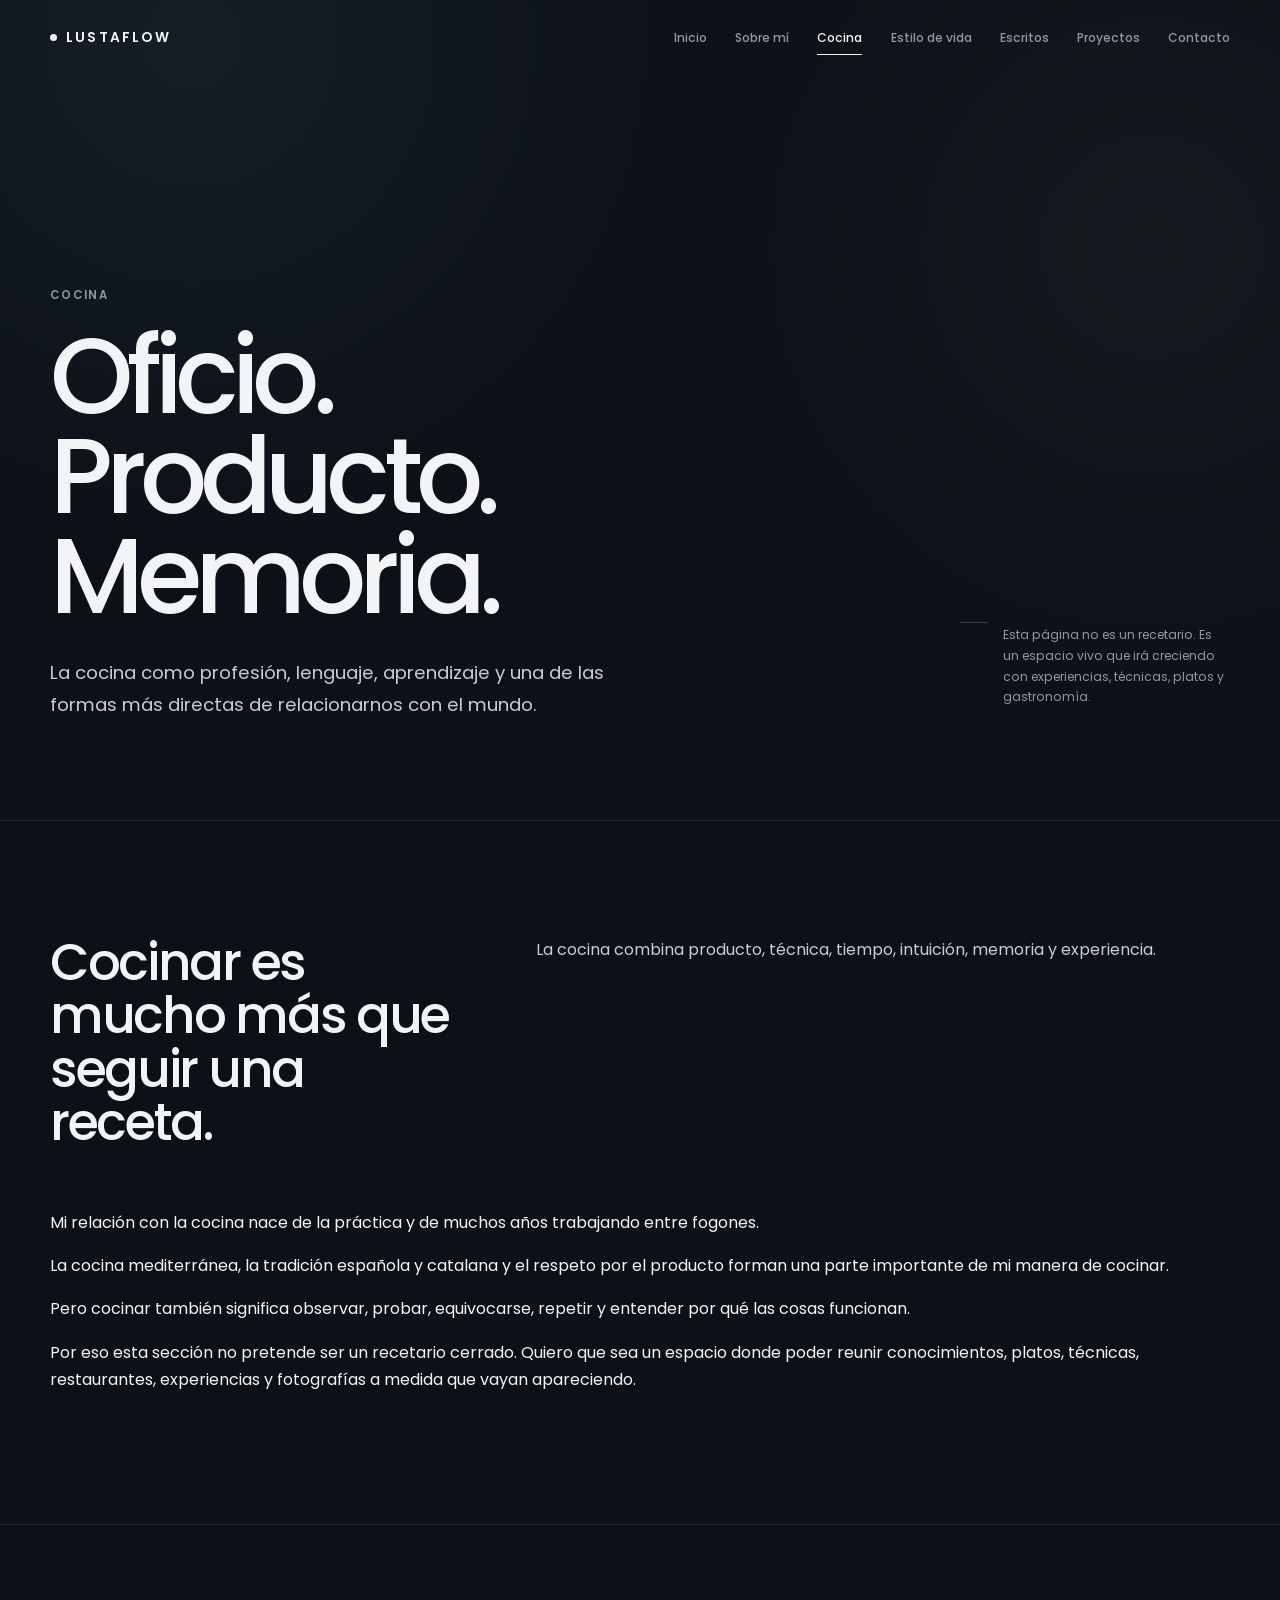
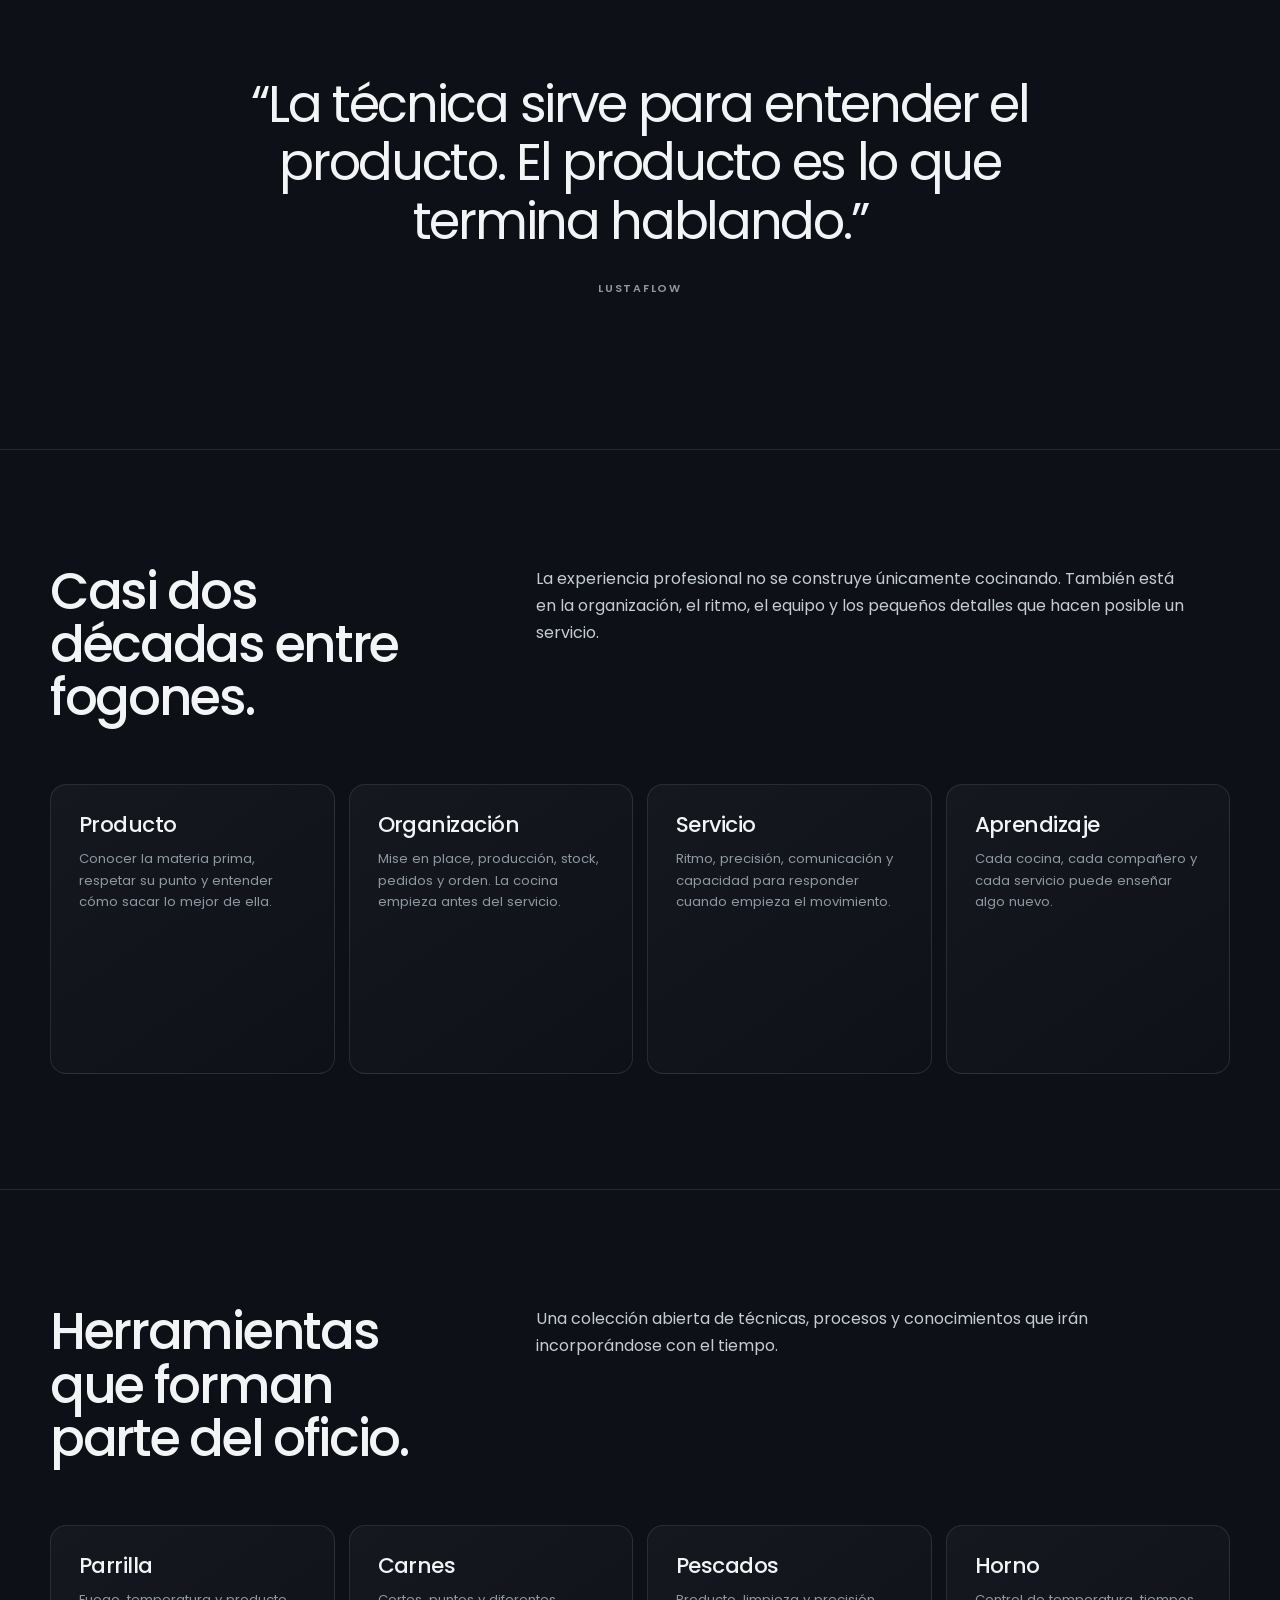
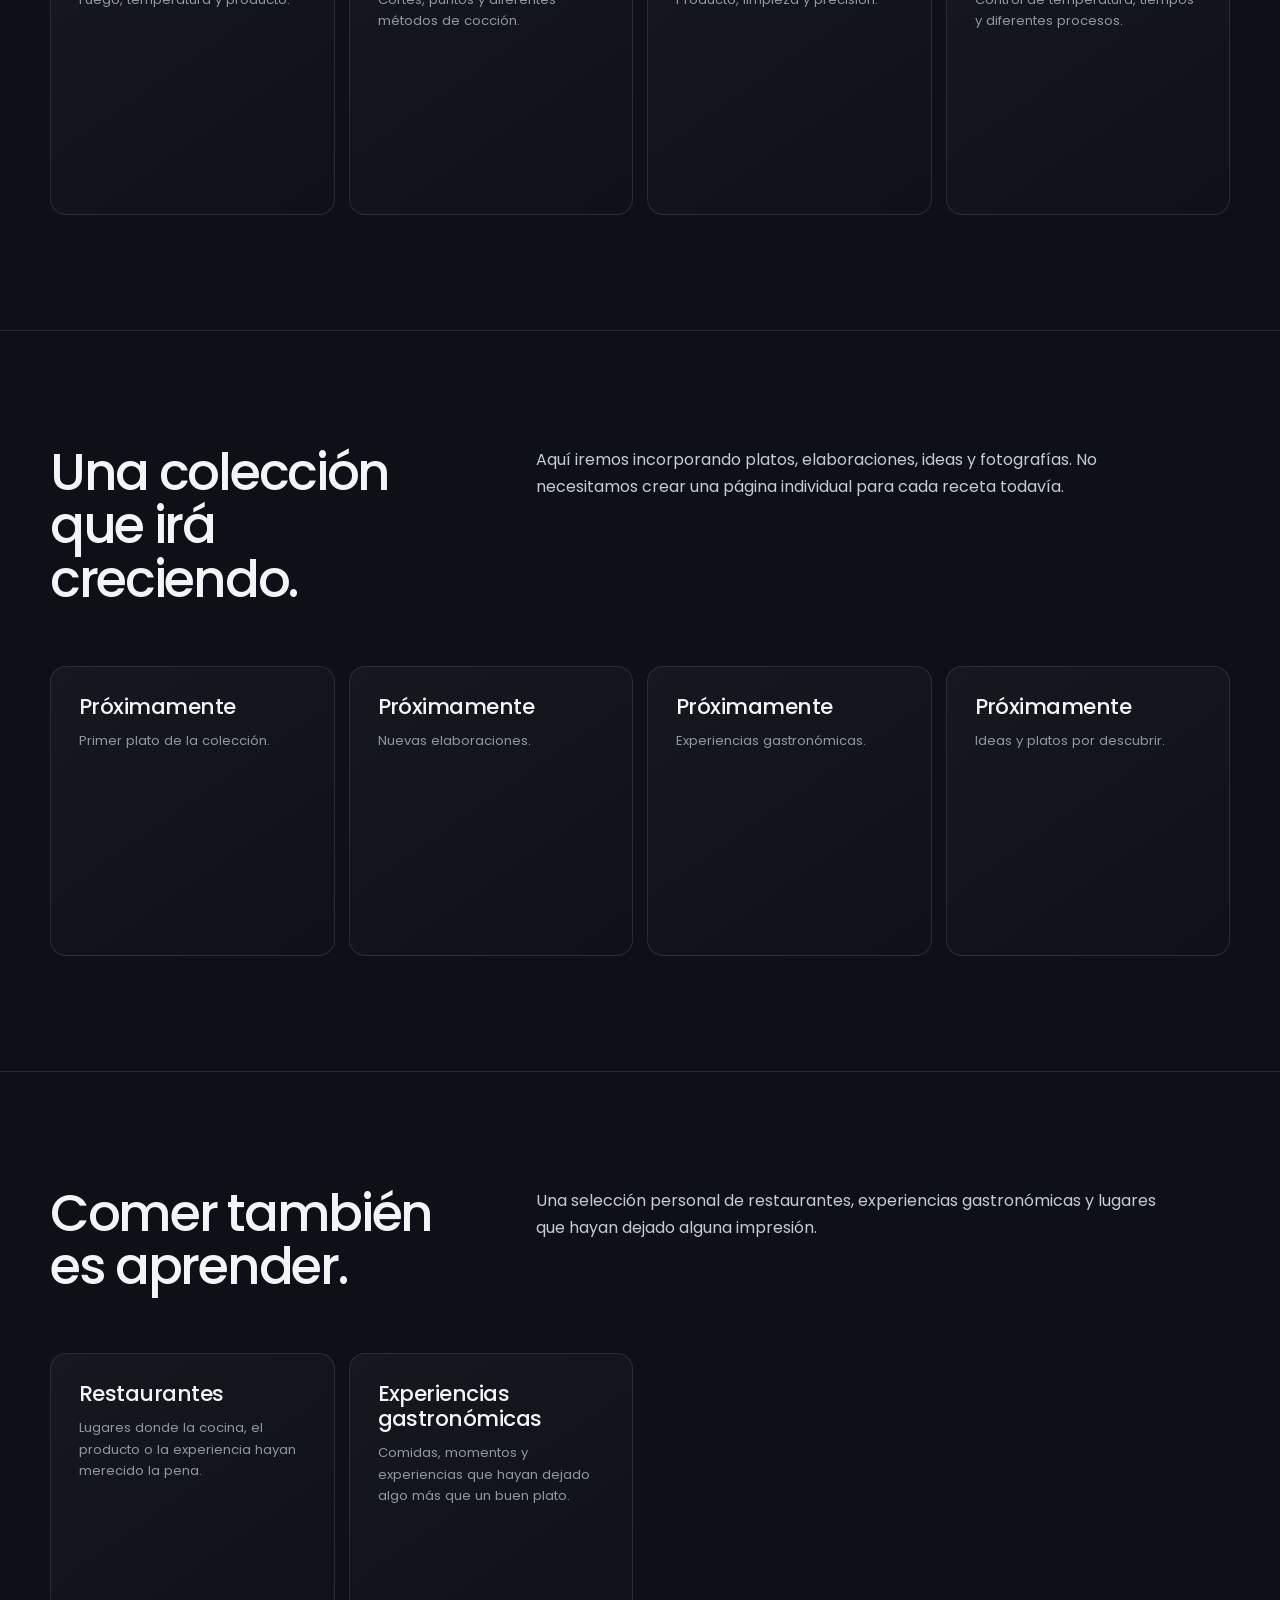
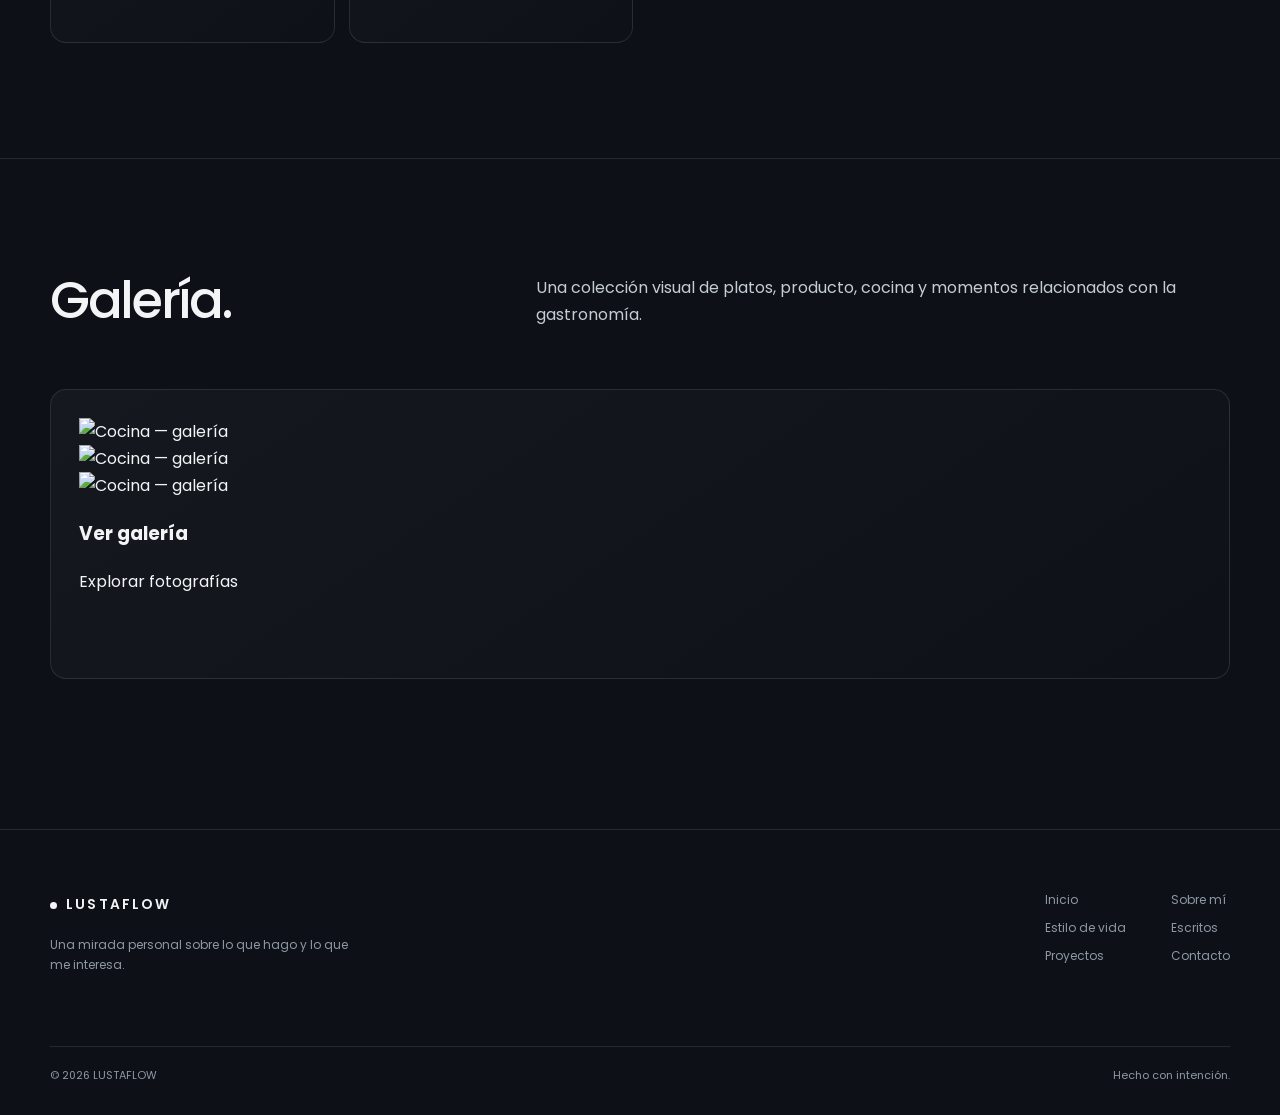
==== commit 3ab729a8: "Update cocina.html" ====
--- a/cocina.html
+++ b/cocina.html
@@ -61,8 +61,6 @@
             <nav class="navbar">
 
 
-                <!-- LOGO -->
-
                 <a
                     href="index.html"
                     class="logo"
@@ -76,8 +74,6 @@
                 </a>
 
 
-                <!-- NAVIGATION -->
-
                 <div class="nav-links">
 
                     <a href="index.html">
@@ -113,8 +109,6 @@
 
                 </div>
 
-
-                <!-- MOBILE MENU -->
 
                 <button
                     class="menu-toggle"
@@ -203,7 +197,7 @@
 
 
         <!-- =================================================
-             01 — FILOSOFÍA
+             FILOSOFÍA
         ================================================== -->
 
         <section class="section">
@@ -213,12 +207,7 @@
 
                 <div class="section-header">
 
-
                     <div>
-
-                        <p class="section-label">
-                            01 — Filosofía
-                        </p>
 
                         <h2>
                             Cocinar es mucho más
@@ -243,9 +232,7 @@
                 </div>
 
 
-
                 <div class="prose">
-
 
                     <p>
 
@@ -326,7 +313,7 @@
 
 
         <!-- =================================================
-             02 — EXPERIENCIA
+             EXPERIENCIA
         ================================================== -->
 
         <section class="section">
@@ -336,12 +323,7 @@
 
                 <div class="section-header">
 
-
                     <div>
-
-                        <p class="section-label">
-                            02 — Experiencia
-                        </p>
 
                         <h2>
                             Casi dos décadas
@@ -372,11 +354,10 @@
                 <div class="cards">
 
 
-                    <article class="card">
-
-                        <span class="card-number">
-                            01
-                        </span>
+                    <a
+                        href="#"
+                        class="card"
+                    >
 
                         <div class="card-content">
 
@@ -394,15 +375,13 @@
 
                         </div>
 
-                    </article>
-
-
-
-                    <article class="card">
-
-                        <span class="card-number">
-                            02
-                        </span>
+                    </a>
+
+
+                    <a
+                        href="#"
+                        class="card"
+                    >
 
                         <div class="card-content">
 
@@ -420,15 +399,13 @@
 
                         </div>
 
-                    </article>
-
-
-
-                    <article class="card">
-
-                        <span class="card-number">
-                            03
-                        </span>
+                    </a>
+
+
+                    <a
+                        href="#"
+                        class="card"
+                    >
 
                         <div class="card-content">
 
@@ -446,15 +423,13 @@
 
                         </div>
 
-                    </article>
-
-
-
-                    <article class="card">
-
-                        <span class="card-number">
-                            04
-                        </span>
+                    </a>
+
+
+                    <a
+                        href="#"
+                        class="card"
+                    >
 
                         <div class="card-content">
 
@@ -472,7 +447,7 @@
 
                         </div>
 
-                    </article>
+                    </a>
 
 
                 </div>
@@ -484,7 +459,7 @@
 
 
         <!-- =================================================
-             03 — TÉCNICAS
+             TÉCNICAS
         ================================================== -->
 
         <section class="section">
@@ -494,12 +469,7 @@
 
                 <div class="section-header">
 
-
                     <div>
-
-                        <p class="section-label">
-                            03 — Técnicas
-                        </p>
 
                         <h2>
                             Herramientas que forman
@@ -528,11 +498,10 @@
                 <div class="cards">
 
 
-                    <article class="card">
-
-                        <span class="card-number">
-                            01
-                        </span>
+                    <a
+                        href="#"
+                        class="card"
+                    >
 
                         <div class="card-content">
 
@@ -546,15 +515,13 @@
 
                         </div>
 
-                    </article>
-
-
-
-                    <article class="card">
-
-                        <span class="card-number">
-                            02
-                        </span>
+                    </a>
+
+
+                    <a
+                        href="#"
+                        class="card"
+                    >
 
                         <div class="card-content">
 
@@ -563,21 +530,21 @@
                             </h3>
 
                             <p>
+
                                 Cortes, puntos y diferentes
                                 métodos de cocción.
-                            </p>
-
-                        </div>
-
-                    </article>
-
-
-
-                    <article class="card">
-
-                        <span class="card-number">
-                            03
-                        </span>
+
+                            </p>
+
+                        </div>
+
+                    </a>
+
+
+                    <a
+                        href="#"
+                        class="card"
+                    >
 
                         <div class="card-content">
 
@@ -591,15 +558,13 @@
 
                         </div>
 
-                    </article>
-
-
-
-                    <article class="card">
-
-                        <span class="card-number">
-                            04
-                        </span>
+                    </a>
+
+
+                    <a
+                        href="#"
+                        class="card"
+                    >
 
                         <div class="card-content">
 
@@ -608,13 +573,15 @@
                             </h3>
 
                             <p>
+
                                 Control de temperatura,
                                 tiempos y diferentes procesos.
-                            </p>
-
-                        </div>
-
-                    </article>
+
+                            </p>
+
+                        </div>
+
+                    </a>
 
 
                 </div>
@@ -626,7 +593,7 @@
 
 
         <!-- =================================================
-             04 — PLATOS
+             PLATOS
         ================================================== -->
 
         <section class="section">
@@ -636,12 +603,7 @@
 
                 <div class="section-header">
 
-
                     <div>
-
-                        <p class="section-label">
-                            04 — Platos
-                        </p>
 
                         <h2>
                             Una colección que
@@ -657,6 +619,7 @@
 
                             Aquí iremos incorporando platos,
                             elaboraciones, ideas y fotografías.
+
                             No necesitamos crear una página
                             individual para cada receta todavía.
 
@@ -671,11 +634,10 @@
                 <div class="cards">
 
 
-                    <article class="card">
-
-                        <span class="card-number">
-                            01
-                        </span>
+                    <a
+                        href="#"
+                        class="card"
+                    >
 
                         <div class="card-content">
 
@@ -689,15 +651,13 @@
 
                         </div>
 
-                    </article>
-
-
-
-                    <article class="card">
-
-                        <span class="card-number">
-                            02
-                        </span>
+                    </a>
+
+
+                    <a
+                        href="#"
+                        class="card"
+                    >
 
                         <div class="card-content">
 
@@ -711,15 +671,13 @@
 
                         </div>
 
-                    </article>
-
-
-
-                    <article class="card">
-
-                        <span class="card-number">
-                            03
-                        </span>
+                    </a>
+
+
+                    <a
+                        href="#"
+                        class="card"
+                    >
 
                         <div class="card-content">
 
@@ -733,15 +691,13 @@
 
                         </div>
 
-                    </article>
-
-
-
-                    <article class="card">
-
-                        <span class="card-number">
-                            04
-                        </span>
+                    </a>
+
+
+                    <a
+                        href="#"
+                        class="card"
+                    >
 
                         <div class="card-content">
 
@@ -755,7 +711,7 @@
 
                         </div>
 
-                    </article>
+                    </a>
 
 
                 </div>
@@ -767,7 +723,7 @@
 
 
         <!-- =================================================
-             05 — RESTAURANTES
+             RESTAURANTES
         ================================================== -->
 
         <section class="section">
@@ -777,12 +733,7 @@
 
                 <div class="section-header">
 
-
                     <div>
-
-                        <p class="section-label">
-                            05 — Restaurantes
-                        </p>
 
                         <h2>
                             Comer también
@@ -796,10 +747,10 @@
 
                         <p>
 
-                            Una futura selección personal de
-                            restaurantes, experiencias gastronómicas
-                            y lugares que hayan dejado alguna
-                            impresión.
+                            Una selección personal de
+                            restaurantes, experiencias
+                            gastronómicas y lugares que
+                            hayan dejado alguna impresión.
 
                         </p>
 
@@ -809,161 +760,161 @@
 
 
 
-                <div class="editorial-list">
-
-
-                    <article class="editorial-item">
-
-                        <span class="editorial-number">
-                            01
-                        </span>
-
-
-                        <div>
-
-                            <h3 class="editorial-title">
-                                Próximo restaurante
-                            </h3>
-
-                            <div class="editorial-meta">
-                                Experiencia gastronómica
+                <div class="cards">
+
+
+                    <a
+                        href="#"
+                        class="card"
+                    >
+
+                        <div class="card-content">
+
+                            <h3>
+                                Restaurantes
+                            </h3>
+
+                            <p>
+
+                                Lugares donde la cocina,
+                                el producto o la experiencia
+                                hayan merecido la pena.
+
+                            </p>
+
+                        </div>
+
+                    </a>
+
+
+                    <a
+                        href="#"
+                        class="card"
+                    >
+
+                        <div class="card-content">
+
+                            <h3>
+                                Experiencias gastronómicas
+                            </h3>
+
+                            <p>
+
+                                Comidas, momentos y experiencias
+                                que hayan dejado algo más que
+                                un buen plato.
+
+                            </p>
+
+                        </div>
+
+                    </a>
+
+
+                </div>
+
+            </div>
+
+        </section>
+
+
+
+        <!-- =================================================
+             GALERÍA
+        ================================================== -->
+
+        <section class="section section-closing">
+
+            <div class="container">
+
+
+                <div class="section-header">
+
+                    <div>
+
+                        <h2>
+                            Galería.
+                        </h2>
+
+                    </div>
+
+
+                    <div class="section-intro">
+
+                        <p>
+
+                            Una colección visual de platos,
+                            producto, cocina y momentos
+                            relacionados con la gastronomía.
+
+                        </p>
+
+                    </div>
+
+                </div>
+
+
+
+                <!-- GALERÍA / CARRUSEL -->
+
+                <a
+                    href="#"
+                    class="card gallery-card"
+                >
+
+                    <div class="gallery-carousel">
+
+
+                        <div class="gallery-slide active">
+
+                            <img
+                                src="img/cocina/galeria-01.jpg"
+                                alt="Cocina — galería"
+                            >
+
+                        </div>
+
+
+                        <div class="gallery-slide">
+
+                            <img
+                                src="img/cocina/galeria-02.jpg"
+                                alt="Cocina — galería"
+                            >
+
+                        </div>
+
+
+                        <div class="gallery-slide">
+
+                            <img
+                                src="img/cocina/galeria-03.jpg"
+                                alt="Cocina — galería"
+                            >
+
+                        </div>
+
+
+                        <div class="gallery-overlay">
+
+                            <div>
+
+                                <h3>
+                                    Ver galería
+                                </h3>
+
+                                <p>
+                                    Explorar fotografías
+                                </p>
+
                             </div>
 
                         </div>
 
-
-                        <span class="editorial-link">
-                            Próximamente
-                        </span>
-
-                    </article>
-
-
-
-                    <article class="editorial-item">
-
-                        <span class="editorial-number">
-                            02
-                        </span>
-
-
-                        <div>
-
-                            <h3 class="editorial-title">
-                                Próxima experiencia
-                            </h3>
-
-                            <div class="editorial-meta">
-                                Gastronomía
-                            </div>
-
-                        </div>
-
-
-                        <span class="editorial-link">
-                            —
-                        </span>
-
-                    </article>
-
-
-                </div>
-
-            </div>
-
-        </section>
-
-
-
-        <!-- =================================================
-             06 — GALERÍA
-        ================================================== -->
-
-        <section class="section section-closing">
-
-            <div class="container">
-
-
-                <div class="section-header">
-
-
-                    <div>
-
-                        <p class="section-label">
-                            06 — Galería
-                        </p>
-
-                        <h2>
-                            La cocina también
-                            se puede mirar.
-                        </h2>
-
-                    </div>
-
-
-                    <div class="section-intro">
-
-                        <p>
-
-                            Fotografías de platos, producto,
-                            cocina y momentos alrededor de la
-                            gastronomía.
-
-                        </p>
-
-                    </div>
-
-                </div>
-
-
-
-                <!--
-
-                    Las imágenes reales se incorporarán
-                    posteriormente desde:
-
-                    img/cocina/
-
-                -->
-
-
-                <div class="gallery">
-
-
-                    <div class="gallery-item">
-
-                        <img
-                            src="img/cocina/plato-01.jpg"
-                            alt="Plato de cocina"
-                            loading="lazy"
-                        >
-
-                    </div>
-
-
-                    <div class="gallery-item">
-
-                        <img
-                            src="img/cocina/plato-02.jpg"
-                            alt="Elaboración gastronómica"
-                            loading="lazy"
-                        >
-
-                    </div>
-
-
-                    <div class="gallery-item">
-
-                        <img
-                            src="img/cocina/plato-03.jpg"
-                            alt="Producto gastronómico"
-                            loading="lazy"
-                        >
-
-                    </div>
-
-
-                </div>
+                    </div>
+
+                </a>
+
 
             </div>
 
